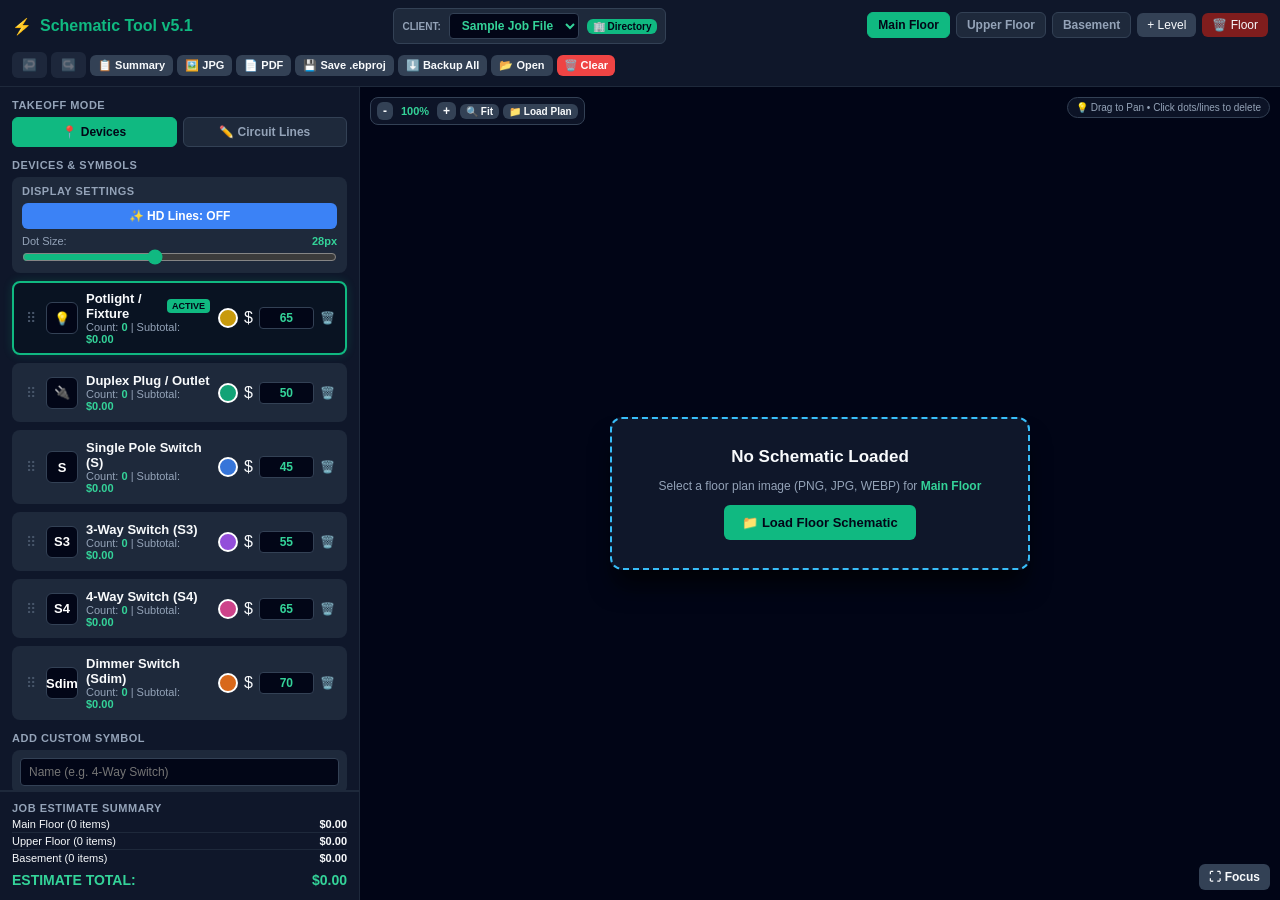
==== index.html @ 0b6bfefb "Add display settings for HD lines and dot size adjustment" ====
<!DOCTYPE html>
<html lang="en">
<head>
  <meta charset="UTF-8">
  <meta name="viewport" content="width=device-width, initial-scale=1.0, maximum-scale=1.0, user-scalable=no">
  <meta name="apple-mobile-web-app-capable" content="yes">
  <meta name="apple-mobile-web-app-status-bar-style" content="black-translucent">
  <meta name="apple-mobile-web-app-title" content="Schematic Tool v5.1">
  <meta name="theme-color" content="#020617">
  <link rel="apple-touch-icon" href="icon-180.png">
  <title>Schematic Tool v5.1 - Takeoff & Client Manager</title>
  <style>
    :root {
      --marker-size: 28px;
    }

    * { box-sizing: border-box; margin: 0; padding: 0; font-family: -apple-system, BlinkMacSystemFont, "Segoe UI", Roboto, Helvetica, Arial, sans-serif; }
    html, body { height: 100dvh; width: 100vw; overflow: hidden; background-color: #020617; color: #f8fafc; }
    
    body { display: flex; flex-direction: column; }
    
    header { background: #0f172a; border-bottom: 1px solid #1e293b; padding: 8px 12px; display: flex; justify-content: space-between; align-items: center; flex-wrap: wrap; gap: 8px; z-index: 500; flex-shrink: 0; }
    .brand { display: flex; align-items: center; gap: 8px; font-weight: bold; font-size: 16px; color: #10b981; }
    
    .client-bar { display: flex; align-items: center; gap: 8px; background: #1e293b; border: 1px solid #334155; padding: 4px 8px; border-radius: 6px; }
    .client-select { background: #020617; color: #34d399; border: 1px solid #334155; padding: 4px 8px; border-radius: 4px; font-weight: bold; font-size: 12px; outline: none; max-width: 140px; }

    .level-tabs { display: flex; gap: 6px; align-items: center; overflow-x: auto; max-width: 100%; padding-bottom: 2px; }
    .tab-btn { background: #1e293b; color: #94a3b8; border: 1px solid #334155; padding: 5px 10px; border-radius: 6px; cursor: pointer; font-size: 12px; font-weight: 600; white-space: nowrap; }
    .tab-btn.active { background: #10b981; color: #020617; border-color: #10b981; }
    .add-tab-btn { background: #334155; color: #f8fafc; border: none; padding: 5px 10px; border-radius: 6px; cursor: pointer; font-size: 12px; }
    
    /* Responsive Shell */
    .app-body { display: flex; flex: 1; overflow: hidden; height: calc(100dvh - 54px); }
    
    @media (max-width: 768px) {
      .app-body { flex-direction: column-reverse; }
      .sidebar { width: 100% !important; height: 45dvh !important; }
      .workspace { height: 55dvh !important; }
    }

    .sidebar { width: 360px; background: #0f172a; border-right: 1px solid #1e293b; display: flex; flex-direction: column; flex-shrink: 0; }
    .sidebar-content { padding: 12px; display: flex; flex-direction: column; gap: 12px; overflow-y: auto; flex: 1; }
    .section-title { font-size: 11px; font-weight: bold; text-transform: uppercase; color: #94a3b8; letter-spacing: 0.5px; margin-bottom: 6px; }
    
    /* Device Cards */
    .device-card { background: #1e293b; border: 2px solid transparent; border-radius: 8px; padding: 8px 10px; cursor: pointer; display: flex; flex-direction: column; gap: 6px; transition: all 0.15s ease; user-select: none; }
    .device-card:hover { border-color: #334155; }
    .device-card.selected { border-color: #10b981; background: #091322; box-shadow: 0 0 10px rgba(16, 185, 129, 0.2); }
    .device-card.drag-over { border-color: #34d399; box-shadow: 0 0 0 2px rgba(52, 211, 153, 0.4); }
    .device-card.dragging { opacity: 0.4; }
    .drag-handle { cursor: grab; color: #475569; font-size: 14px; padding: 0 2px; flex-shrink: 0; touch-action: none; }
    .drag-handle:active { cursor: grabbing; }
    
    .active-badge { display: none; background: #10b981; color: #020617; font-size: 9px; font-weight: 800; padding: 2px 5px; border-radius: 4px; text-transform: uppercase; }
    .device-card.selected .active-badge { display: inline-block; }

    .device-header { display: flex; align-items: center; justify-content: space-between; width: 100%; gap: 8px; }
    .device-info { display: flex; align-items: center; gap: 8px; flex: 1; }
    
    .symbol-badge { width: 32px; height: 32px; border-radius: 6px; background: #020617; border: 1px solid #334155; display: flex; align-items: center; justify-content: center; font-size: 13px; font-weight: bold; flex-shrink: 0; cursor: pointer; color: #ffffff; }
    .device-name { font-size: 13px; font-weight: 700; color: #f8fafc; }
    .price-input { width: 55px; background: #020617; border: 1px solid #334155; color: #34d399; font-weight: bold; border-radius: 4px; padding: 3px 5px; text-align: right; font-size: 12px; }

    .color-dot-btn { width: 20px; height: 20px; border-radius: 50%; border: 2px solid #ffffff; cursor: pointer; flex-shrink: 0; }

    .collapsible-box { background: #020617; padding: 8px; border-radius: 6px; border: 1px solid #334155; margin-top: 2px; display: flex; flex-direction: column; gap: 6px; }
    .radial-dial-row { display: flex; gap: 6px; flex-wrap: wrap; align-items: center; }
    .radial-dial { width: 20px; height: 20px; border-radius: 50%; border: 2px solid rgba(255, 255, 255, 0.2); cursor: pointer; position: relative; }
    .radial-dial.active { border-color: #ffffff; box-shadow: 0 0 0 2px #10b981; transform: scale(1.1); }

    .icon-picker-grid { display: grid; grid-template-columns: repeat(7, 1fr); gap: 4px; max-height: 120px; overflow-y: auto; padding: 2px; }
    .icon-option { background: #1e293b; border: 1px solid #334155; border-radius: 4px; padding: 4px 2px; font-size: 11px; font-weight: bold; text-align: center; cursor: pointer; }
    .icon-option:hover, .icon-option.active { border-color: #10b981; background: #10b981; color: #000; }

    .mode-switch-grid { display: grid; grid-template-columns: 1fr 1fr; gap: 6px; }
    .mode-btn { background: #1e293b; color: #94a3b8; border: 1px solid #334155; padding: 7px; border-radius: 6px; font-weight: bold; font-size: 12px; cursor: pointer; display: flex; align-items: center; justify-content: center; gap: 6px; }
    .mode-btn.active { background: #10b981; color: #020617; border-color: #10b981; }

    .btn { background: #10b981; color: #020617; font-weight: bold; border: none; padding: 6px 10px; border-radius: 6px; cursor: pointer; font-size: 12px; display: inline-flex; align-items: center; justify-content: center; gap: 6px; }
    .btn:disabled { opacity: 0.4; cursor: not-allowed; }
    .btn-hd { background: #3b82f6; color: #ffffff; }
    .btn-hd.active { background: #10b981; color: #020617; }
    .btn-secondary { background: #334155; color: #f8fafc; }
    .btn-danger { background: #ef4444; color: #ffffff; }

    /* Workspace & Canvas */
    .workspace { flex: 1; background: #020617; position: relative; overflow: hidden; user-select: none; touch-action: none; }
    .plan-container { position: absolute; top: 0; left: 0; transform-origin: 0 0; border: 1px dashed #334155; border-radius: 8px; background: #090d16; user-select: none; }
    .plan-image { display: block; height: auto; user-select: none; border-radius: 8px; pointer-events: none; }
    
    .plan-image.hd-enhance {
      image-rendering: auto;
      filter: contrast(160%) brightness(110%) saturate(130%) grayscale(12%);
      transform: scale(1.02);
      transform-origin: center center;
    }

    /* Markers */
    .marker { position: absolute; width: var(--marker-size, 28px); height: var(--marker-size, 28px); border-radius: 50%; transform: translate(-50%, -50%); cursor: pointer; display: flex; align-items: center; justify-content: center; box-shadow: 0 0 6px rgba(0,0,0,0.6); border: none; pointer-events: auto; z-index: 50; transition: transform 0.1s ease; }
    .marker:hover { transform: translate(-50%, -50%) scale(1.3); z-index: 100; }

    /* Non-Zoomable Center Upload Box */
    .upload-overlay-fixed { position: absolute; inset: 0; display: flex; align-items: center; justify-content: center; z-index: 250; pointer-events: auto; background: rgba(2, 6, 23, 0.85); backdrop-filter: blur(4px); padding: 16px; }
    .upload-box-card { background: #0f172a; border: 2px dashed #38bdf8; border-radius: 12px; padding: 28px 20px; display: flex; flex-direction: column; align-items: center; justify-content: center; gap: 12px; text-align: center; max-width: 420px; width: 100%; box-shadow: 0 20px 25px -5px rgba(0, 0, 0, 0.7); }

    /* Sticky Footer Totals Card */
    .summary-card { background: #0f172a; border-top: 2px solid #1e293b; padding: 10px 12px; flex-shrink: 0; }
    .summary-row { display: flex; justify-content: space-between; font-size: 11px; padding: 2px 0; border-bottom: 1px solid #1e293b; }
    .summary-row:last-child { border-bottom: none; }
    .total-price { color: #34d399; font-weight: bold; font-size: 14px; margin-top: 4px; }

    .new-dev-form { display: flex; flex-direction: column; gap: 6px; background: #1e293b; padding: 8px; border-radius: 8px; }
    .new-dev-form.collapsed .advanced-device-tools { display: none; }
    .advanced-device-tools { display: block; }
    .input-text { background: #020617; border: 1px solid #334155; color: #fff; padding: 6px 8px; border-radius: 4px; font-size: 12px; width: 100%; }

    .scan-settings { background: #1e293b; padding: 8px 10px; border-radius: 8px; display: flex; flex-direction: column; gap: 6px; }
    .slider-container { display: flex; flex-direction: column; gap: 2px; font-size: 11px; color: #94a3b8; }
    .slider { width: 100%; accent-color: #10b981; }

    /* Zoom Menu */
    .zoom-controls { position: absolute; top: 10px; left: 10px; background: rgba(15, 23, 42, 0.90); backdrop-filter: blur(8px); border: 1px solid #334155; padding: 4px 6px; border-radius: 8px; display: flex; align-items: center; gap: 4px; z-index: 300; }
    .pan-hint { position: absolute; top: 10px; right: 10px; background: rgba(15, 23, 42, 0.85); backdrop-filter: blur(8px); border: 1px solid #334155; padding: 4px 8px; border-radius: 20px; font-size: 10px; color: #94a3b8; pointer-events: none; z-index: 300; }
    .focus-toggle { position: absolute; right: 10px; bottom: 10px; z-index: 400; }
    body.focus-mode header { display: none; }
    body.focus-mode .app-body { height: 100dvh; }
    body.focus-mode .sidebar { display: none; }
    body.focus-mode .focus-toggle { background: #10b981; color: #020617; }

    @media (max-width: 768px) {
      body.focus-mode .workspace { height: 100dvh !important; }
    }

    /* Notifications & Modals */
    .toast-container { position: fixed; top: 16px; right: 16px; z-index: 9999; display: flex; flex-direction: column; gap: 8px; pointer-events: none; }
    .toast { pointer-events: auto; background: #0f172a; border: 1px solid #334155; color: #f8fafc; padding: 8px 14px; border-radius: 8px; font-size: 12px; font-weight: 500; box-shadow: 0 10px 25px -5px rgba(0, 0, 0, 0.6); display: flex; align-items: center; gap: 8px; border-left: 4px solid #10b981; max-width: 300px; }
    .toast.toast-warning { border-left-color: #f59e0b; }
    .toast.toast-danger { border-left-color: #ef4444; }
    .toast.toast-info { border-left-color: #0284c7; }

    .modal-overlay { position: fixed; inset: 0; background: rgba(2, 6, 23, 0.8); backdrop-filter: blur(4px); z-index: 9000; display: flex; align-items: center; justify-content: center; padding: 16px; }
    .modal-card { background: #0f172a; border: 1px solid #334155; border-radius: 12px; padding: 16px; width: 100%; max-width: 420px; box-shadow: 0 20px 25px -5px rgba(0, 0, 0, 0.8); display: flex; flex-direction: column; gap: 12px; }
    .modal-title { font-size: 15px; font-weight: bold; color: #f8fafc; }
    .modal-actions { display: flex; justify-content: flex-end; gap: 8px; margin-top: 4px; }

    .client-list { display: flex; flex-direction: column; gap: 6px; max-height: 200px; overflow-y: auto; }
    .client-item { background: #1e293b; border: 1px solid #334155; padding: 8px 10px; border-radius: 6px; display: flex; justify-content: space-between; align-items: center; cursor: pointer; }
    .client-item.active { border-color: #10b981; background: #091322; }
  </style>
</head>
<body>

  <header>
    <div class="brand">
      <span>⚡</span> Schematic Tool v5.1
    </div>

    <div class="client-bar">
      <span style="font-size: 10px; color: #94a3b8; font-weight: bold;">CLIENT:</span>
      <select id="clientSelect" class="client-select" onchange="switchClient(this.value)"></select>
      <button class="btn" style="padding: 2px 6px; font-size: 10px;" onclick="openClientManager()">🏢 Directory</button>
    </div>
    
    <div class="level-tabs" id="levelTabs"></div>
    
    <div style="display: flex; gap: 4px; align-items: center; flex-wrap: wrap;">
      <button class="btn btn-secondary" id="undoBtn" onclick="undo()" disabled title="Undo">↩️</button>
      <button class="btn btn-secondary" id="redoBtn" onclick="redo()" disabled title="Redo">↪️</button>
      
      <button class="btn btn-secondary" style="padding: 4px 8px; font-size: 11px;" onclick="exportSummary()">📋 Summary</button>
      <button class="btn btn-secondary" style="padding: 4px 8px; font-size: 11px;" onclick="exportJPG()">🖼️ JPG</button>
      <button class="btn btn-secondary" style="padding: 4px 8px; font-size: 11px;" onclick="exportPDF()">📄 PDF</button>
      <button class="btn btn-secondary" style="padding: 4px 8px; font-size: 11px;" onclick="exportProjectJSON()">💾 Save .ebproj</button>
      <button class="btn btn-secondary" style="padding: 4px 8px; font-size: 11px;" onclick="exportAllClients()">⬇️ Backup All</button>
      <button class="btn btn-secondary" style="padding: 4px 8px; font-size: 11px;" onclick="document.getElementById('importFile').click()">📂 Open</button>
      <input type="file" id="importFile" accept=".json,.ebproj,.ebbackup" style="display:none;" onchange="importProjectJSON(event)">

      <button class="btn btn-danger" style="padding: 4px 7px; font-size: 11px;" onclick="confirmClearActiveLevel()" title="Clear Level Content">🗑️ Clear</button>
    </div>
  </header>

  <div class="app-body">
    <aside class="sidebar">
      <div class="sidebar-content">
        <div>
          <div class="section-title">Takeoff Mode</div>
          <div class="mode-switch-grid">
            <button class="mode-btn active" id="modeMarkerBtn" onclick="setToolMode('marker')">📍 Devices</button>
            <button class="mode-btn" id="modeLineBtn" onclick="setToolMode('line')">✏️ Circuit Lines</button>
          </div>
        </div>

        <!-- Circuit Wiring & Arc Controls -->
        <div id="lineColorSection" class="scan-settings" style="display: none;">
          <div class="section-title" style="margin-bottom: 0;">Circuit Line Settings</div>
          <div style="font-size: 10px; color: #94a3b8;">Wire Color:</div>
          <div class="radial-dial-row" id="lineColorGrid"></div>

          <div class="slider-container">
            <div style="display: flex; justify-content: space-between;">
              <span>Thickness:</span>
              <b id="lineThicknessVal" style="color: #34d399;">4px</b>
            </div>
            <input type="range" id="lineThicknessSlider" class="slider" min="1" max="16" value="4" oninput="updateLineThickness(this.value)">
          </div>

          <div>
            <div style="font-size: 10px; color: #94a3b8; font-weight: 600; margin-bottom: 4px;">Pattern:</div>
            <div class="mode-switch-grid" style="grid-template-columns: 1fr 1fr 1fr;">
              <button class="mode-btn active" id="styleDottedBtn" onclick="setLineStyle('dotted')">••• Dotted</button>
              <button class="mode-btn" id="styleDashedBtn" onclick="setLineStyle('dashed')">--- Dashed</button>
              <button class="mode-btn" id="styleSolidBtn" onclick="setLineStyle('solid')">—— Solid</button>
            </div>
          </div>

          <div style="border-top: 1px dashed #334155; padding-top: 6px;">
            <div class="slider-container">
              <div style="display: flex; justify-content: space-between; align-items: center;">
                <span>Arc Curvature:</span>
                <b id="lineArcVal" style="color: #34d399;">0 (Straight)</b>
              </div>
              <input type="range" id="lineArcSlider" class="slider" min="-80" max="80" value="0" oninput="updateLineArc(this.value, true)">
            </div>

            <div class="mode-switch-grid" style="grid-template-columns: 1fr 1fr; margin-top: 6px;">
              <button class="mode-btn" onclick="flipArcDirection()">🔄 Flip Arc</button>
              <button class="mode-btn" onclick="resetArcStraight()">📏 Straight</button>
            </div>
          </div>
        </div>

        <div>
          <div class="section-title">Devices & Symbols</div>
          <div class="scan-settings" style="margin-bottom: 8px;">
            <div class="section-title" style="margin-bottom: 0;">Display Settings</div>
            <button class="btn btn-hd" id="hdBtn" onclick="toggleHDEnhance()">✨ HD Lines: OFF</button>

            <div class="slider-container">
              <div style="display: flex; justify-content: space-between;">
                <span>Dot Size:</span>
                <b id="markerSizeVal" style="color: #34d399;">28px</b>
              </div>
              <input type="range" id="markerSizeSlider" class="slider" min="5" max="60" value="28" oninput="updateMarkerSize(this.value)">
            </div>
          </div>
          <div id="devicePalette" style="display: flex; flex-direction: column; gap: 8px;"></div>
        </div>

        <div>
          <div class="section-title">Add Custom Symbol</div>
          <div class="new-dev-form collapsed" id="customDeviceForm">
            <input type="text" id="newDevName" placeholder="Name (e.g. 4-Way Switch)" class="input-text" oninput="toggleCustomDeviceForm(this.value)">
            
            <div class="advanced-device-tools">
              <div style="font-size: 10px; color: #94a3b8; font-weight: 600;">Symbol Icon:</div>
              <div class="icon-picker-grid" id="newDevIconGrid"></div>

              <div style="font-size: 10px; color: #94a3b8; font-weight: 600; margin-top: 2px;">Dot Color:</div>
              <div class="radial-dial-row" id="newDevRadialGrid"></div>

              <input type="number" id="newDevPrice" placeholder="Unit Price ($)" value="50" class="input-text" style="margin-top: 2px;">
              <button class="btn" onclick="addCustomDevice()">+ Add Device Type</button>
            </div>
          </div>
        </div>

      </div>

      <!-- Always Visible Footer Summary -->
      <div class="summary-card">
        <div class="section-title" style="margin-bottom: 2px;">Job Estimate Summary</div>
        <div id="summaryRows"></div>
        <div class="summary-row total-price">
          <span>ESTIMATE TOTAL:</span>
          <span id="grandTotal">$0.00</span>
        </div>
      </div>
    </aside>

    <main class="workspace" id="workspace">
      <!-- Fixed, Centered Non-Zoomable Upload Overlay -->
      <div id="uploadOverlay" class="upload-overlay-fixed" style="display: none;">
        <div class="upload-box-card">
          <p style="font-size: 17px; font-weight: bold; color: #f8fafc;">No Schematic Loaded</p>
          <p style="font-size: 12px; color: #94a3b8;">Select a floor plan image (PNG, JPG, WEBP) for <b id="targetLevelNameText" style="color:#34d399;">Active Floor</b></p>
          <input type="file" id="fileInput" accept="image/*" style="display:none;" onchange="handleImageUpload(event)">
          <button class="btn" style="padding: 10px 18px; font-size: 13px;" onclick="document.getElementById('fileInput').click()">📁 Load Floor Schematic</button>
        </div>
      </div>

      <div class="zoom-controls">
        <button class="btn btn-secondary" style="padding: 2px 6px;" onclick="zoomOut()">-</button>
        <span id="zoomVal" style="font-size: 11px; font-weight: bold; color: #34d399; min-width: 36px; text-align: center;">100%</span>
        <button class="btn btn-secondary" style="padding: 2px 6px;" onclick="zoomIn()">+</button>
        <button class="btn btn-secondary" style="padding: 2px 6px; font-size: 10px;" onclick="fitSchematicFullSize()">🔍 Fit</button>
        <button class="btn btn-secondary" style="padding: 2px 6px; font-size: 10px;" onclick="document.getElementById('fileInput').click()">📁 Load Plan</button>
      </div>

      <div class="pan-hint">💡 Drag to Pan • Click dots/lines to delete</div>
      <button class="btn btn-secondary focus-toggle" id="focusToggle" onclick="toggleFocusMode()" title="Hide menus and show the full schematic">⛶ Focus</button>

      <div class="plan-container" id="planContainer">
        <img id="planImage" class="plan-image" style="display:none;" />
        <svg id="svgOverlay" viewBox="0 0 100 100" preserveAspectRatio="none" style="position: absolute; inset: 0; width: 100%; height: 100%; pointer-events: none; z-index: 40;"></svg>
        <div id="markerOverlay"></div>
      </div>
    </main>
  </div>

  <div id="toastContainer" class="toast-container"></div>

  <!-- Client Directory Modal -->
  <div id="clientModal" class="modal-overlay" style="display: none;">
    <div class="modal-card">
      <div class="modal-title">Client Directory</div>
      <div class="client-list" id="clientListContainer"></div>
      
      <div style="border-top: 1px solid #334155; padding-top: 10px; display: flex; flex-direction: column; gap: 6px;">
        <div style="font-size: 11px; font-weight: bold; color: #94a3b8;">+ Add New Client Job File</div>
        <input type="text" id="newClientName" placeholder="Client Name (e.g. Miller Residence)" class="input-text">
        <input type="text" id="newClientAddress" placeholder="Site Address / Job Notes" class="input-text">
        <button class="btn" onclick="addNewClient()">Create Client File</button>
      </div>

      <div class="modal-actions">
        <button class="btn btn-secondary" onclick="closeClientManager()">Close</button>
      </div>
    </div>
  </div>

  <!-- Confirmation Modal -->
  <div id="confirmModal" class="modal-overlay" style="display: none;">
    <div class="modal-card">
      <div class="modal-title" id="confirmTitle">Confirm Action</div>
      <div style="font-size: 13px; color: #94a3b8;" id="confirmText">Are you sure?</div>
      <div class="modal-actions">
        <button class="btn btn-secondary" id="confirmCancelBtn">Cancel</button>
        <button class="btn btn-danger" id="confirmOkBtn">Confirm</button>
      </div>
    </div>
  </div>

  <script>
    var PRESET_COLORS = [
      { id: 'yellow',  rgba: 'rgba(234, 179, 8, 0.85)', solid: '#eab308' },
      { id: 'emerald', rgba: 'rgba(16, 185, 129, 0.85)', solid: '#10b981' },
      { id: 'blue',    rgba: 'rgba(59, 130, 246, 0.85)', solid: '#3b82f6' },
      { id: 'purple',  rgba: 'rgba(168, 85, 247, 0.85)', solid: '#a855f7' },
      { id: 'pink',    rgba: 'rgba(236, 72, 153, 0.85)', solid: '#ec4899' },
      { id: 'orange',  rgba: 'rgba(249, 115, 22, 0.85)', solid: '#f97316' },
      { id: 'cyan',    rgba: 'rgba(6, 182, 212, 0.85)',  solid: '#06b6d4' },
      { id: 'lime',    rgba: 'rgba(132, 204, 22, 0.85)', solid: '#84cc16' },
      { id: 'crimson', rgba: 'rgba(239, 68, 68, 0.85)',  solid: '#ef4444' },
      { id: 'indigo',  rgba: 'rgba(99, 102, 241, 0.85)', solid: '#6366f1' }
    ];

    var PRESET_ICONS = [
      '💡', '🔌', '🔀', '⚡', '🚨', '🌀', '🛜', '🔔', '☀️', '🔋', '📍', '🚪',
      '🎛️', '🔘', '🛋️', '⚙️', '🪟', '♨️', '📻', '📺', '🪛', '📶', '🎚️', '🔆',
      'R', 'S', 'S3', 'S4', 'Sdim', 'K', 'T', 'GFI', 'WP'
    ];

    var DEFAULT_DEVICES = [
      { id: 'dev_potlight', name: 'Potlight / Fixture', price: 65.00, color: PRESET_COLORS[0].rgba, icon: '💡' },
      { id: 'dev_plug', name: 'Duplex Plug / Outlet', price: 50.00, color: PRESET_COLORS[1].rgba, icon: '🔌' },
      { id: 'dev_switch', name: 'Single Pole Switch (S)', price: 45.00, color: PRESET_COLORS[2].rgba, icon: 'S' },
      { id: 'dev_3way', name: '3-Way Switch (S3)', price: 55.00, color: PRESET_COLORS[3].rgba, icon: 'S3' },
      { id: 'dev_4way', name: '4-Way Switch (S4)', price: 65.00, color: PRESET_COLORS[4].rgba, icon: 'S4' },
      { id: 'dev_dimmer', name: 'Dimmer Switch (Sdim)', price: 70.00, color: PRESET_COLORS[5].rgba, icon: 'Sdim' }
    ];

    function loadData(key, fallback) {
      try {
        var d = localStorage.getItem(key);
        return d ? JSON.parse(d) : fallback;
      } catch(e) { return fallback; }
    }

    function escapeHtml(str) {
      return String(str == null ? '' : str).replace(/[&<>"']/g, function(ch) {
        return { '&': '&amp;', '<': '&lt;', '>': '&gt;', '"': '&quot;', "'": '&#39;' }[ch];
      });
    }

    var selectedNewDevColor = PRESET_COLORS[0].rgba;
    var selectedNewDevIcon = PRESET_ICONS[0];
    var activeLineColor = PRESET_COLORS[0].solid;

    var state = {
      activeClientId: null,
      clients: loadData('eb_clients_v51', []),
      toolMode: 'marker',
      activeLevelId: 'lvl_main',
      activeDeviceId: 'dev_potlight',
      selectedLineId: null,
      openColorPickerDevId: null,
      openIconPickerDevId: null,
      markerSize: loadData('eb_markersize_v51', 28),
      lineThickness: loadData('eb_linethickness_v51', 4),
      lineStyle: loadData('eb_linestyle_v51', 'dotted'),
      lineArc: loadData('eb_linearc_v51', 0),
      isHDEnhance: false,
      focusMode: false,
      isDrawingLine: false,
      lineStart: { xPct: 0, yPct: 0 },
      devices: DEFAULT_DEVICES,
      levels: [
        { id: 'lvl_main', name: 'Main Floor', imageData: null, markers: [], lines: [] },
        { id: 'lvl_upper', name: 'Upper Floor', imageData: null, markers: [], lines: [] },
        { id: 'lvl_basement', name: 'Basement', imageData: null, markers: [], lines: [] }
      ]
    };

    if (!state.clients || state.clients.length === 0) {
      state.clients = [{
        id: 'client_default',
        name: 'Sample Job File',
        address: '123 Site St',
        devices: JSON.parse(JSON.stringify(DEFAULT_DEVICES)),
        levels: JSON.parse(JSON.stringify(state.levels))
      }];
      state.activeClientId = 'client_default';
    } else {
      state.activeClientId = state.clients[0].id;
    }

    function syncActiveClientFromState() {
      var client = state.clients.find(function(c) { return c.id === state.activeClientId; });
      if (client) {
        state.devices = client.devices || DEFAULT_DEVICES;
        state.levels = client.levels || [];
      }
    }

    function syncActiveClientToState() {
      var client = state.clients.find(function(c) { return c.id === state.activeClientId; });
      if (client) {
        client.devices = state.devices;
        client.levels = state.levels;
      }
    }

    syncActiveClientFromState();

    var floorHistory = {};

    function getFloorHistory(levelId) {
      if (!levelId) levelId = state.activeLevelId;
      var key = state.activeClientId + '::' + levelId;
      if (!floorHistory[key]) floorHistory[key] = { undo: [], redo: [] };
      return floorHistory[key];
    }

    function cloneLevel(level) {
      return JSON.parse(JSON.stringify(level || { id: state.activeLevelId, name: '', imageData: null, markers: [], lines: [] }));
    }

    function pushUndo() {
      syncActiveClientToState();
      var lvl = getActiveLevel();
      if (!lvl) return;

      var hist = getFloorHistory(lvl.id);
      var snapshot = getCurrentLevelSnapshot(lvl.id);
      if (!snapshot) return;
      hist.undo.push(JSON.stringify(snapshot));
      if (hist.undo.length > 18) hist.undo.shift();
      hist.redo = [];
      updateUndoRedoButtons();
    }

    function undo() {
      var lvl = getActiveLevel();
      if (!lvl) return;

      var hist = getFloorHistory(lvl.id);
      if (hist.undo.length === 0) return;

      var currentSnapshot = getCurrentLevelSnapshot(lvl.id);
      hist.redo.push(JSON.stringify(currentSnapshot));
      var prevLevel = JSON.parse(hist.undo.pop());
      restoreLevelSnapshot(lvl.id, prevLevel);

      saveData();
      renderAll();
      showToast('Undo performed on ' + lvl.name, 'info');
    }

    function redo() {
      var lvl = getActiveLevel();
      if (!lvl) return;

      var hist = getFloorHistory(lvl.id);
      if (hist.redo.length === 0) return;

      var currentSnapshot = getCurrentLevelSnapshot(lvl.id);
      hist.undo.push(JSON.stringify(currentSnapshot));
      var nextLevel = JSON.parse(hist.redo.pop());
      restoreLevelSnapshot(lvl.id, nextLevel);

      saveData();
      renderAll();
      showToast('Redo performed on ' + lvl.name, 'info');
    }

    function updateUndoRedoButtons() {
      var lvl = getActiveLevel();
      var hist = getFloorHistory(lvl ? lvl.id : state.activeLevelId);
      document.getElementById('undoBtn').disabled = (hist.undo.length === 0);
      document.getElementById('redoBtn').disabled = (hist.redo.length === 0);
    }

    function getCurrentLevelSnapshot(levelId) {
      var found = state.levels.find(function(level) { return level.id === levelId; });
      if (!found) return null;
      return JSON.parse(JSON.stringify({
        id: found.id,
        name: found.name,
        imageData: found.imageData,
        markers: found.markers || [],
        lines: found.lines || []
      }));
    }

    function restoreLevelSnapshot(levelId, snapshot) {
      if (!snapshot) return;
      var idx = state.levels.findIndex(function(level) { return level.id === levelId; });
      if (idx < 0) return;
      state.levels[idx] = Object.assign({}, snapshot, {
        id: levelId,
        markers: snapshot.markers || [],
        lines: snapshot.lines || [],
        imageData: snapshot.imageData || null
      });
    }

    var zoomScale = 1;
    var panX = 20;
    var panY = 20;
    var isPanning = false;

    function showToast(message, type) {
      type = type || 'success';
      var container = document.getElementById('toastContainer');
      var toast = document.createElement('div');
      toast.className = 'toast toast-' + type;
      var icon = type === 'success' ? '✅' : type === 'warning' ? '⚠️' : type === 'danger' ? '🚨' : 'ℹ️';
      toast.innerHTML = '<span>' + icon + '</span><span>' + escapeHtml(message) + '</span>';
      container.appendChild(toast);

      setTimeout(function() {
        if (toast.parentNode) toast.parentNode.removeChild(toast);
      }, 3000);
    }

    function showConfirm(title, message, onConfirm) {
      var modal = document.getElementById('confirmModal');
      document.getElementById('confirmTitle').innerText = title;
      document.getElementById('confirmText').innerText = message;
      modal.style.display = 'flex';

      var okBtn = document.getElementById('confirmOkBtn');
      var cancelBtn = document.getElementById('confirmCancelBtn');

      var cleanup = function() {
        modal.style.display = 'none';
        okBtn.onclick = null;
        cancelBtn.onclick = null;
      };

      okBtn.onclick = function() { cleanup(); onConfirm(); };
      cancelBtn.onclick = function() { cleanup(); };
    }

    function saveData() {
      try {
        syncActiveClientToState();
        localStorage.setItem('eb_clients_v51', JSON.stringify(state.clients));
        localStorage.setItem('eb_markersize_v51', JSON.stringify(state.markerSize));
        localStorage.setItem('eb_linethickness_v51', JSON.stringify(state.lineThickness));
        localStorage.setItem('eb_linestyle_v51', JSON.stringify(state.lineStyle));
        localStorage.setItem('eb_linearc_v51', JSON.stringify(state.lineArc));
      } catch(e) {
        console.error('saveData failed', e);
        showToast('Auto-save failed (storage full?). Export a backup now!', 'danger');
      }
    }

    /* Client Directory */
    function renderClientSelect() {
      var sel = document.getElementById('clientSelect');
      var html = '';
      state.clients.forEach(function(c) {
        var selAttr = c.id === state.activeClientId ? 'selected' : '';
        html += '<option value="' + c.id + '" ' + selAttr + '>' + escapeHtml(c.name) + '</option>';
      });
      sel.innerHTML = html;
    }

    function switchClient(clientId) {
      pushUndo();
      syncActiveClientToState();
      state.activeClientId = clientId;
      syncActiveClientFromState();

      if (state.levels.length > 0) {
        state.activeLevelId = state.levels[0].id;
      }
      saveData();
      renderAll();
      showToast('Switched client job file', 'info');
    }

    function openClientManager() {
      renderClientList();
      document.getElementById('clientModal').style.display = 'flex';
    }

    function closeClientManager() {
      document.getElementById('clientModal').style.display = 'none';
    }

    function renderClientList() {
      var container = document.getElementById('clientListContainer');
      var html = '';
      state.clients.forEach(function(c) {
        var isActive = c.id === state.activeClientId;
        html += '<div class="client-item ' + (isActive ? 'active' : '') + '">';
        html += '  <div style="flex:1;" onclick="switchClient(\'' + c.id + '\'); closeClientManager();">';
        html += '    <div style="font-weight:bold; font-size:13px; color:#f8fafc;">' + escapeHtml(c.name) + '</div>';
        html += '    <div style="font-size:11px; color:#94a3b8;">' + escapeHtml(c.address || 'No address set') + '</div>';
        html += '  </div>';
        if (state.clients.length > 1) {
          html += '  <button class="btn btn-danger" style="padding:2px 6px; font-size:10px;" onclick="deleteClient(\'' + c.id + '\')">Delete</button>';
        }
        html += '</div>';
      });
      container.innerHTML = html;
    }

    function addNewClient() {
      var name = document.getElementById('newClientName').value.trim();
      var address = document.getElementById('newClientAddress').value.trim();

      if (!name) {
        showToast('Enter client name', 'warning');
        return;
      }

      pushUndo();
      var newC = {
        id: 'client_' + Date.now(),
        name: name,
        address: address,
        devices: JSON.parse(JSON.stringify(DEFAULT_DEVICES)),
        levels: [
          { id: 'lvl_main', name: 'Main Floor', imageData: null, markers: [], lines: [] },
          { id: 'lvl_upper', name: 'Upper Floor', imageData: null, markers: [], lines: [] },
          { id: 'lvl_basement', name: 'Basement', imageData: null, markers: [], lines: [] }
        ]
      };

      state.clients.push(newC);
      state.activeClientId = newC.id;
      syncActiveClientFromState();

      document.getElementById('newClientName').value = '';
      document.getElementById('newClientAddress').value = '';
      closeClientManager();
      saveData();
      renderAll();
      showToast('Created client file', 'success');
    }

    function deleteClient(clientId) {
      showConfirm('Delete Client', 'Are you sure you want to delete this entire client file?', function() {
        pushUndo();
        state.clients = state.clients.filter(function(c) { return c.id !== clientId; });
        if (state.activeClientId === clientId) {
          state.activeClientId = state.clients[0].id;
          syncActiveClientFromState();
        }
        saveData();
        renderAll();
        renderClientList();
        showToast('Client file deleted', 'danger');
      });
    }

    /* Import & Export Tools */
    function exportProjectJSON() {
      syncActiveClientToState();
      var client = state.clients.find(function(c) { return c.id === state.activeClientId; });
      var dataStr = "data:text/json;charset=utf-8," + encodeURIComponent(JSON.stringify(client, null, 2));
      var downloadAnchor = document.createElement('a');
      var filename = (client.name || 'takeoff_project').replace(/[^a-z0-9]/gi, '_').toLowerCase() + '.ebproj';
      downloadAnchor.setAttribute("href", dataStr);
      downloadAnchor.setAttribute("download", filename);
      document.body.appendChild(downloadAnchor);
      downloadAnchor.click();
      downloadAnchor.remove();
      showToast('Project saved as ' + filename, 'success');
    }

    function importProjectJSON(event) {
      var file = event.target.files[0];
      if (!file) return;

      var reader = new FileReader();
      reader.onload = function(e) {
        try {
          var parsed = JSON.parse(e.target.result);

          if (Array.isArray(parsed)) {
            importAllClients(parsed);
            return;
          }

          if (!parsed || !parsed.id || !Array.isArray(parsed.levels)) {
            showToast('Invalid project file format', 'danger');
            return;
          }

          pushUndo();
          parsed.id = 'client_' + Date.now();
          parsed.devices = Array.isArray(parsed.devices) ? parsed.devices : JSON.parse(JSON.stringify(DEFAULT_DEVICES));
          parsed.levels.forEach(function(lvl) {
            lvl.markers = Array.isArray(lvl.markers) ? lvl.markers : [];
            lvl.lines = Array.isArray(lvl.lines) ? lvl.lines : [];
          });
          state.clients.push(parsed);
          state.activeClientId = parsed.id;
          syncActiveClientFromState();

          saveData();
          renderAll();
          showToast('Imported project file', 'success');
        } catch(err) {
          showToast('Failed to parse project file', 'danger');
        }
      };
      reader.readAsText(file);
      event.target.value = '';
    }

    function exportAllClients() {
      syncActiveClientToState();
      var dataStr = "data:text/json;charset=utf-8," + encodeURIComponent(JSON.stringify(state.clients, null, 2));
      var downloadAnchor = document.createElement('a');
      var filename = 'schematic_tool_v5_1_full_backup_' + new Date().toISOString().slice(0, 10) + '.ebbackup';
      downloadAnchor.setAttribute("href", dataStr);
      downloadAnchor.setAttribute("download", filename);
      document.body.appendChild(downloadAnchor);
      downloadAnchor.click();
      downloadAnchor.remove();
      showToast('Full backup saved as ' + filename, 'success');
    }

    function importAllClients(clientsArray) {
      if (!clientsArray.length) {
        showToast('Backup file has no client data', 'danger');
        return;
      }
      showConfirm('Restore Full Backup', 'This replaces ALL current clients (' + state.clients.length + ') with ' + clientsArray.length + ' from the backup file. Continue?', function() {
        state.clients = clientsArray;
        state.activeClientId = clientsArray[0].id;
        syncActiveClientFromState();
        saveData();
        renderAll();
        showToast('Full backup restored', 'success');
      });
    }

    function exportJPG() {
      renderCompositeCanvas(function(canvas) {
        var link = document.createElement('a');
        link.download = (getActiveLevel().name || 'schematic') + '_takeoff.jpg';
        link.href = canvas.toDataURL('image/jpeg', 0.92);
        link.click();
        showToast('Exported JPG image', 'success');
      });
    }

    function exportPDF() {
      renderCompositeCanvas(function(canvas) {
        var imgData = canvas.toDataURL('image/jpeg', 0.9);
        var win = window.open('', '_blank');
        win.document.write('<html><head><title>Print Takeoff PDF</title>');
        win.document.write('<style>body{margin:0; padding:20px; text-align:center; background:#fff; font-family:sans-serif;} img{max-width:100%; height:auto; border:1px solid #ccc;}</style>');
        win.document.write('</head><body>');
        win.document.write('<h2>Schematic Tool v5.1 Takeoff: ' + getActiveLevel().name + '</h2>');
        win.document.write('<img src="' + imgData + '"/>');
        win.document.write('<script>setTimeout(function(){ window.print(); }, 500);<\/script>');
        win.document.write('</body></html>');
        win.document.close();
        showToast('Opened printable PDF window', 'info');
      });
    }

    function renderCompositeCanvas(callback) {
      var lvl = getActiveLevel();
      var imgEl = document.getElementById('planImage');
      if (!lvl || !lvl.imageData || !imgEl.naturalWidth) {
        showToast('No schematic loaded for this floor', 'warning');
        return;
      }

      var canvas = document.createElement('canvas');
      var w = imgEl.naturalWidth;
      var h = imgEl.naturalHeight;
      canvas.width = w;
      canvas.height = h;
      var ctx = canvas.getContext('2d');

      ctx.drawImage(imgEl, 0, 0, w, h);

      if (lvl.lines) {
        lvl.lines.forEach(function(l) {
          var x1 = (l.x1Pct / 100) * w;
          var y1 = (l.y1Pct / 100) * h;
          var x2 = (l.x2Pct / 100) * w;
          var y2 = (l.y2Pct / 100) * h;

          ctx.beginPath();
          ctx.strokeStyle = l.color;
          ctx.lineWidth = l.thickness * (w / 1000);
          ctx.lineCap = 'round';

          if (l.style === 'dotted') ctx.setLineDash([2, 8]);
          else if (l.style === 'dashed') ctx.setLineDash([12, 8]);
          else ctx.setLineDash([]);

          var a = l.arc || 0;
          if (Math.abs(a) > 0.1) {
            var mx = (x1 + x2) / 2;
            var my = (y1 + y2) / 2;
            var dx = x2 - x1;
            var dy = y2 - y1;
            var dist = Math.hypot(dx, dy);
            var nx = -dy / dist;
            var ny = dx / dist;
            var curveScale = Math.min(1, dist / 35);
            var cx = mx + nx * (a * curveScale);
            var cy = my + ny * (a * curveScale);
            ctx.moveTo(x1, y1);
            ctx.quadraticCurveTo(cx, cy, x2, y2);
          } else {
            ctx.moveTo(x1, y1);
            ctx.lineTo(x2, y2);
          }
          ctx.stroke();
          ctx.setLineDash([]);
        });
      }

      if (lvl.markers) {
        lvl.markers.forEach(function(m) {
          var dev = state.devices.find(function(d) { return d.id === m.deviceId; });
          if (!dev) return;

          var cx = (m.xPct / 100) * w;
          var cy = (m.yPct / 100) * h;
          var radius = (state.markerSize / 2) * (w / 1000);

          ctx.beginPath();
          ctx.arc(cx, cy, radius, 0, 2 * Math.PI, false);
          ctx.fillStyle = dev.color;
          ctx.fill();
        });
      }

      callback(canvas);
    }

    /* Floor Plan & Level Management */
    function getActiveLevel() {
      var lvl = state.levels.find(function(l) { return l.id === state.activeLevelId; });
      if (!lvl && state.levels.length > 0) {
        state.activeLevelId = state.levels[0].id;
        lvl = state.levels[0];
      }
      if (lvl && !lvl.lines) lvl.lines = [];
      if (lvl && !lvl.markers) lvl.markers = [];
      return lvl;
    }

    function handleImageUpload(e, levelId) {
      var file = e.target.files[0];
      if (!file) return;

      var targetLevel = levelId ? state.levels.find(function(lvl) { return lvl.id === levelId; }) : getActiveLevel();
      if (!targetLevel) return;

      var reader = new FileReader();
      reader.onload = function(evt) {
        pushUndo();
        targetLevel.imageData = evt.target.result;
        saveData();
        renderCanvas();
        renderSummary();
        var img = document.getElementById('planImage');
        if (img) {
          img.onload = function() {
            if (state.activeLevelId === targetLevel.id) fitSchematicFullSize();
            img.onload = null;
          };
          img.src = targetLevel.imageData;
        }
        showToast('Loaded schematic for ' + targetLevel.name, 'success');
      };
      reader.readAsDataURL(file);
      e.target.value = '';
    }

    function switchLevel(lvlId) {
      state.activeLevelId = lvlId;
      state.selectedLineId = null;
      renderAll();
    }

    function addNewLevel() {
      var name = prompt('Level Name (e.g. Garage / Patio):');
      if (!name) return;
      pushUndo();
      var newLvl = { id: 'lvl_' + Date.now(), name: name, imageData: null, markers: [], lines: [] };
      state.levels.push(newLvl);
      state.activeLevelId = newLvl.id;
      saveData();
      renderAll();
    }

    function confirmClearActiveLevel() {
      var lvl = getActiveLevel();
      if (!lvl || (lvl.markers.length === 0 && lvl.lines.length === 0)) return;

      showConfirm('Clear Level Content', 'Delete all markers and circuit lines on ' + lvl.name + '?', function() {
        pushUndo();
        lvl.markers = [];
        lvl.lines = [];
        saveData();
        renderAll();
        showToast('Cleared level content', 'danger');
      });
    }

    /* Controls & Drawing Modes */
    function updateMarkerSize(val) {
      state.markerSize = parseInt(val, 10) || 28;
      document.documentElement.style.setProperty('--marker-size', state.markerSize + 'px');
      document.getElementById('markerSizeVal').innerText = state.markerSize + 'px';
      saveData();
    }

    function updateLineThickness(val, updateLastLine) {
      state.lineThickness = parseInt(val, 10) || 4;
      document.getElementById('lineThicknessVal').innerText = state.lineThickness + 'px';
      document.getElementById('lineThicknessSlider').value = state.lineThickness;

      if (updateLastLine !== false) {
        var lvl = getActiveLevel();
        if (lvl && lvl.lines && lvl.lines.length > 0) {
          var targetLine = state.selectedLineId ?
            lvl.lines.find(function(l) { return l.id === state.selectedLineId; }) :
            lvl.lines[lvl.lines.length - 1];
          if (targetLine) {
            pushUndo();
            targetLine.thickness = state.lineThickness;
            saveData();
            renderLines();
          }
        }
      }
      saveData();
    }

    function setLineStyle(style, updateLastLine) {
      state.lineStyle = style;
      document.getElementById('styleDottedBtn').classList.toggle('active', style === 'dotted');
      document.getElementById('styleDashedBtn').classList.toggle('active', style === 'dashed');
      document.getElementById('styleSolidBtn').classList.toggle('active', style === 'solid');

      if (updateLastLine !== false) {
        var lvl = getActiveLevel();
        if (lvl && lvl.lines && lvl.lines.length > 0) {
          var targetLine = state.selectedLineId ?
            lvl.lines.find(function(l) { return l.id === state.selectedLineId; }) :
            lvl.lines[lvl.lines.length - 1];
          if (targetLine) {
            pushUndo();
            targetLine.style = state.lineStyle;
            saveData();
            renderLines();
          }
        }
      }
      saveData();
    }

    function updateLineArc(val, updateLastLine) {
      state.lineArc = parseInt(val, 10) || 0;
      var valEl = document.getElementById('lineArcVal');
      if (valEl) {
        if (state.lineArc === 0) valEl.innerText = '0 (Straight)';
        else if (state.lineArc > 0) valEl.innerText = '+' + state.lineArc + ' (Arc Right)';
        else valEl.innerText = state.lineArc + ' (Arc Left)';
      }
      var slider = document.getElementById('lineArcSlider');
      if (slider) slider.value = state.lineArc;

      if (updateLastLine) {
        var lvl = getActiveLevel();
        if (lvl && lvl.lines && lvl.lines.length > 0) {
          var targetLine = state.selectedLineId ? 
            lvl.lines.find(function(l) { return l.id === state.selectedLineId; }) : 
            lvl.lines[lvl.lines.length - 1];
          if (targetLine) {
            pushUndo();
            targetLine.arc = state.lineArc;
            saveData();
            renderLines();
          }
        }
      }
      saveData();
    }

    function flipArcDirection() {
      var newArc = (state.lineArc === 0) ? 25 : -1 * state.lineArc;
      updateLineArc(newArc, true);
    }

    function resetArcStraight() {
      updateLineArc(0, true);
    }

    function getDashArray(style, thickness) {
      if (style === 'dotted') return '0.1 ' + (thickness * 2.2);
      if (style === 'dashed') return (thickness * 3) + ' ' + (thickness * 2);
      return 'none';
    }

    function getArcPath(x1, y1, x2, y2, arc) {
      var a = parseFloat(arc) || 0;
      if (Math.abs(a) < 0.1) return 'M ' + x1 + ' ' + y1 + ' L ' + x2 + ' ' + y2;
      var mx = (x1 + x2) / 2;
      var my = (y1 + y2) / 2;
      var dx = x2 - x1;
      var dy = y2 - y1;
      var dist = Math.hypot(dx, dy);
      if (dist < 0.001) return 'M ' + x1 + ' ' + y1 + ' L ' + x2 + ' ' + y2;
      var nx = -dy / dist;
      var ny = dx / dist;
      var curveScale = Math.min(1, dist / 35);
      var cx = mx + nx * (a * curveScale);
      var cy = my + ny * (a * curveScale);
      return 'M ' + x1 + ' ' + y1 + ' Q ' + cx + ' ' + cy + ' ' + x2 + ' ' + y2;
    }

    function setToolMode(mode) {
      state.toolMode = mode;
      document.getElementById('modeMarkerBtn').classList.toggle('active', mode === 'marker');
      document.getElementById('modeLineBtn').classList.toggle('active', mode === 'line');
      document.getElementById('lineColorSection').style.display = (mode === 'line') ? 'flex' : 'none';
      if (mode === 'line') state.activeDeviceId = null;
      else if (mode === 'marker' && !state.activeDeviceId && state.devices.length > 0) {
        state.activeDeviceId = state.devices[0].id;
      }
      renderDevicePalette();
    }

    function toggleHDEnhance() {
      state.isHDEnhance = !state.isHDEnhance;
      var btn = document.getElementById('hdBtn');
      var img = document.getElementById('planImage');
      btn.innerText = state.isHDEnhance ? '✨ HD Lines: ON' : '✨ HD Lines: OFF';
      btn.classList.toggle('active', state.isHDEnhance);
      if (img) img.classList.toggle('hd-enhance', state.isHDEnhance);
      if (img) {
        img.style.filter = state.isHDEnhance ? 'contrast(125%) brightness(108%) saturate(120%)' : '';
        img.style.transform = state.isHDEnhance ? 'scale(1.01)' : '';
      }
      showToast(state.isHDEnhance ? 'HD image enhancement enabled' : 'HD image enhancement disabled', 'info');
    }

    function toggleFocusMode() {
      state.focusMode = !state.focusMode;
      document.body.classList.toggle('focus-mode', state.focusMode);
      var button = document.getElementById('focusToggle');
      button.innerText = state.focusMode ? '↙ Exit Focus' : '⛶ Focus';
      button.title = state.focusMode ? 'Show menus and estimate summary' : 'Hide menus and show the full schematic';
    }

    function fitSchematicFullSize() {
      var workspace = document.getElementById('workspace');
      var img = document.getElementById('planImage');
      if (!img || !img.naturalWidth || img.style.display === 'none') return;
      var wsWidth = workspace.clientWidth - 30;
      var wsHeight = workspace.clientHeight - 30;
      var scaleX = wsWidth / img.naturalWidth;
      var scaleY = wsHeight / img.naturalHeight;
      zoomScale = Math.min(scaleX, scaleY);
      if (zoomScale <= 0) zoomScale = 1;
      panX = Math.max(15, (workspace.clientWidth - (img.naturalWidth * zoomScale)) / 2);
      panY = Math.max(15, (workspace.clientHeight - (img.naturalHeight * zoomScale)) / 2);
      updateTransform();
    }

    function updateTransform() {
      var container = document.getElementById('planContainer');
      if (container) container.style.transform = 'translate(' + panX + 'px, ' + panY + 'px) scale(' + zoomScale + ')';
      document.getElementById('zoomVal').innerText = Math.round(zoomScale * 100) + '%';
    }

    function zoomIn() { applyZoom(1.25); }
    function zoomOut() { applyZoom(1 / 1.25); }
    function applyZoom(factor) {
      var ws = document.getElementById('workspace');
      var rect = ws.getBoundingClientRect();
      var mx = rect.width / 2;
      var my = rect.height / 2;
      var newScale = Math.min(Math.max(0.1, zoomScale * factor), 10);
      panX = mx - (mx - panX) * (newScale / zoomScale);
      panY = my - (my - panY) * (newScale / zoomScale);
      zoomScale = newScale;
      updateTransform();
    }

    var workspaceEl = document.getElementById('workspace');
    var pendingPan = null;
    var pinchZoom = { active: false, startDistance: 0, startZoom: 1, contentX: 0, contentY: 0 };

    function setZoomFromCenter(factor) {
      var ws = document.getElementById('workspace');
      var rect = ws.getBoundingClientRect();
      var cx = rect.width / 2;
      var cy = rect.height / 2;
      var newScale = Math.min(Math.max(0.2, zoomScale * factor), 10);
      panX = cx - (cx - panX) * (newScale / zoomScale);
      panY = cy - (cy - panY) * (newScale / zoomScale);
      zoomScale = newScale;
      updateTransform();
    }

    workspaceEl.addEventListener('wheel', function(e) {
      if (Math.abs(e.deltaX) > Math.abs(e.deltaY)) {
        e.preventDefault();
        panX += e.deltaX * 1.1;
        panY += e.deltaY * 0.15;
        updateTransform();
        return;
      }

      e.preventDefault();
      var delta = e.deltaY < 0 ? 1.12 : 0.88;
      setZoomFromCenter(delta);
    }, { passive: false });

    workspaceEl.addEventListener('mousedown', function(e) {
      if (e.button === 1 || e.button === 2) {
        pendingPan = { x: e.clientX, y: e.clientY, panX: panX, panY: panY, moved: false };
        return;
      }
      if (e.button !== 0) return;
      if (state.toolMode === 'line') {
        handleMouseDown(e);
        return;
      }
      pendingPan = { x: e.clientX, y: e.clientY, panX: panX, panY: panY, moved: false };
    });

    window.addEventListener('mousemove', function(e) {
      if (state.toolMode === 'line') {
        if (state.isDrawingLine) handleMouseMove(e);
        return;
      }
      if (!pendingPan) return;
      var dx = e.clientX - pendingPan.x;
      var dy = e.clientY - pendingPan.y;
      if (Math.abs(dx) > 6 || Math.abs(dy) > 6) {
        pendingPan.moved = true;
        panX = pendingPan.panX + dx;
        panY = pendingPan.panY + dy;
        updateTransform();
      }
    });

    window.addEventListener('mouseup', function(e) {
      if (state.toolMode === 'line') {
        handleMouseUp(e);
        return;
      }
      if (!pendingPan) return;
      if (!pendingPan.moved) {
        handleCanvasClick(e);
      }
      pendingPan = null;
    });

    function getTouchDistance(touches) {
      if (touches.length < 2) return 0;
      var dx = touches[0].clientX - touches[1].clientX;
      var dy = touches[0].clientY - touches[1].clientY;
      return Math.hypot(dx, dy);
    }

    workspaceEl.addEventListener('touchstart', function(e) {
      if (e.touches.length === 2) {
        pinchZoom.active = true;
        pinchZoom.startDistance = getTouchDistance(e.touches);
        pinchZoom.startZoom = zoomScale;
        var startCenterX = (e.touches[0].clientX + e.touches[1].clientX) / 2;
        var startCenterY = (e.touches[0].clientY + e.touches[1].clientY) / 2;
        var workspaceRect = workspaceEl.getBoundingClientRect();
        pinchZoom.contentX = (startCenterX - workspaceRect.left - panX) / zoomScale;
        pinchZoom.contentY = (startCenterY - workspaceRect.top - panY) / zoomScale;
      } else if (e.touches.length === 1) {
        if (state.toolMode === 'line') {
          handleMouseDown({ button: 0, clientX: e.touches[0].clientX, clientY: e.touches[0].clientY });
        } else {
          pendingPan = { x: e.touches[0].clientX, y: e.touches[0].clientY, panX: panX, panY: panY, moved: false };
        }
      }
    }, { passive: false });

    workspaceEl.addEventListener('touchmove', function(e) {
      if (state.toolMode === 'line') {
        if (e.touches.length === 1 && state.isDrawingLine) {
          handleMouseMove({ clientX: e.touches[0].clientX, clientY: e.touches[0].clientY });
        }
        return;
      }

      if (e.touches.length === 2 && pinchZoom.active) {
        e.preventDefault();
        var dist = getTouchDistance(e.touches);
        if (dist > 0) {
          var scaleFactor = dist / pinchZoom.startDistance;
          var newScale = Math.min(Math.max(0.2, pinchZoom.startZoom * scaleFactor), 10);
          var centerX = (e.touches[0].clientX + e.touches[1].clientX) / 2;
          var centerY = (e.touches[0].clientY + e.touches[1].clientY) / 2;
          var rect = workspaceEl.getBoundingClientRect();
          panX = centerX - rect.left - pinchZoom.contentX * newScale;
          panY = centerY - rect.top - pinchZoom.contentY * newScale;
          zoomScale = newScale;
          updateTransform();
        }
        return;
      }

      if (e.touches.length === 1 && pendingPan) {
        var touch = e.touches[0];
        var dx = touch.clientX - pendingPan.x;
        var dy = touch.clientY - pendingPan.y;
        if (Math.abs(dx) > 6 || Math.abs(dy) > 6) {
          pendingPan.moved = true;
          panX = pendingPan.panX + dx;
          panY = pendingPan.panY + dy;
          updateTransform();
        }
      }
    }, { passive: false });

    workspaceEl.addEventListener('touchend', function(e) {
      if (state.toolMode === 'line') {
        handleMouseUp({ button: 0, clientX: e.changedTouches[0].clientX, clientY: e.changedTouches[0].clientY });
        return;
      }
      if (e.changedTouches.length === 1 && pendingPan && !pendingPan.moved) {
        var touch = e.changedTouches[0];
        handleCanvasClick({ clientX: touch.clientX, clientY: touch.clientY });
      }
      pendingPan = null;
      pinchZoom.active = false;
    });

    /* Click-To-Delete Handlers (markers removed via proximity check in handleCanvasClick) */

    function removeLine(lineId, e) {
      if (e) e.stopPropagation();
      var lvl = getActiveLevel();
      if (!lvl) return;
      pushUndo();
      lvl.lines = lvl.lines.filter(function(l) { return l.id !== lineId; });
      if (state.selectedLineId === lineId) state.selectedLineId = null;
      saveData();
      renderLines();
      showToast('Circuit line deleted', 'info');
    }

    function getCanvasPointFromEvent(event) {
      var planContainer = document.getElementById('planContainer');
      var imgEl = document.getElementById('planImage');
      if (!planContainer || !imgEl || !imgEl.naturalWidth || !imgEl.naturalHeight) return null;

      var rect = planContainer.getBoundingClientRect();
      if (event.clientX < rect.left || event.clientX > rect.right || event.clientY < rect.top || event.clientY > rect.bottom) return null;

      var xPct = ((event.clientX - rect.left) / rect.width) * 100;
      var yPct = ((event.clientY - rect.top) / rect.height) * 100;
      return { xPct: Math.min(Math.max(0, xPct), 100), yPct: Math.min(Math.max(0, yPct), 100) };
    }

    function handleMouseDown(e) {
      if (e.button !== 0 || isPanning) return;
      var point = getCanvasPointFromEvent(e);
      if (!point) return;

      if (state.toolMode === 'line') {
        state.isDrawingLine = true;
        state.lineStart = { xPct: point.xPct, yPct: point.yPct };
      }
    }

    function handleMouseMove(e) {
      if (state.toolMode === 'line' && state.isDrawingLine) {
        var point = getCanvasPointFromEvent(e);
        if (!point) return;
        renderPreviewLine(state.lineStart.xPct, state.lineStart.yPct, point.xPct, point.yPct, activeLineColor, state.lineThickness, state.lineStyle, state.lineArc);
      }
    }

    function handleMouseUp(e) {
      if (state.toolMode === 'line' && state.isDrawingLine) {
        state.isDrawingLine = false;
        var point = getCanvasPointFromEvent(e);
        if (!point) {
          removePreviewLine();
          return;
        }

        if (Math.hypot(point.xPct - state.lineStart.xPct, point.yPct - state.lineStart.yPct) > 0.5) {
          var lvl = getActiveLevel();
          if (lvl) {
            pushUndo();
            var newLineId = 'line_' + Date.now();
            state.selectedLineId = newLineId;
            lvl.lines.push({
              id: newLineId,
              x1Pct: state.lineStart.xPct,
              y1Pct: state.lineStart.yPct,
              x2Pct: point.xPct,
              y2Pct: point.yPct,
              color: activeLineColor,
              thickness: state.lineThickness,
              style: state.lineStyle,
              arc: state.lineArc
            });
            saveData();
            renderLines();
          }
        }
        removePreviewLine();
        return;
      }

      if (state.toolMode === 'marker' && e.button === 0 && !isPanning) {
        handleCanvasClick(e);
      }
    }

    function removeExistingMarkerAtPoint(xPct, yPct, event) {
      var lvl = getActiveLevel();
      if (!lvl || !lvl.markers) return false;

      var markerTarget = event && event.target && event.target.closest ? event.target.closest('.marker') : null;
      var existing = markerTarget && markerTarget.dataset.markerId ?
        lvl.markers.find(function(m) { return m.id === markerTarget.dataset.markerId; }) : null;

      var planContainer = document.getElementById('planContainer');
      if (!planContainer) return false;
      var planRect = planContainer.getBoundingClientRect();
      var markerRadiusX = (state.markerSize / 2) / planRect.width * 100;
      var markerRadiusY = (state.markerSize / 2) / planRect.height * 100;
      if (!existing) {
        existing = lvl.markers.find(function(m) {
          var dx = (m.xPct - xPct) / markerRadiusX;
          var dy = (m.yPct - yPct) / markerRadiusY;
          return Math.hypot(dx, dy) <= 1;
        });
      }

      if (!existing) return false;

      pushUndo();
      lvl.markers = lvl.markers.filter(function(m) { return m.id !== existing.id; });
      saveData();
      renderAll();
      showToast('Device marker removed', 'info');
      return true;
    }

    function handleCanvasClick(event) {
      var lvl = getActiveLevel();
      if (!lvl || !lvl.imageData) return;

      var point = getCanvasPointFromEvent(event);
      if (!point) return;

      if (!state.focusMode && removeExistingMarkerAtPoint(point.xPct, point.yPct, event)) return;
      if (!state.activeDeviceId) return;

      pushUndo();
      lvl.markers.push({
        id: 'm_' + Date.now() + '_' + Math.random().toString(36).substr(2, 4),
        deviceId: state.activeDeviceId,
        xPct: point.xPct,
        yPct: point.yPct
      });

      saveData();
      renderAll();
    }

    function renderPreviewLine(x1, y1, x2, y2, color, thickness, style, arc) {
      removePreviewLine();
      var svg = document.getElementById('svgOverlay');
      if (!svg) return;
      var path = document.createElementNS('http://www.w3.org/2000/svg', 'path');
      path.setAttribute('id', 'previewLine');
      path.setAttribute('d', getArcPath(x1, y1, x2, y2, arc));
      path.setAttribute('stroke', color);
      path.setAttribute('stroke-width', thickness || 4);
      path.setAttribute('fill', 'none');
      path.setAttribute('stroke-linecap', 'round');
      path.setAttribute('stroke-dasharray', getDashArray(style, thickness || 4));
      path.setAttribute('vector-effect', 'non-scaling-stroke');
      svg.appendChild(path);
    }

    function removePreviewLine() {
      var prev = document.getElementById('previewLine');
      if (prev && prev.parentNode) prev.parentNode.removeChild(prev);
    }

    function renderLines() {
      var svg = document.getElementById('svgOverlay');
      if (!svg) return;
      var lvl = getActiveLevel();
      if (!lvl || !lvl.lines) {
        svg.innerHTML = '';
        return;
      }

      var html = '';
      lvl.lines.forEach(function(l) {
        var thick = l.thickness || 4;
        var style = l.style || 'dotted';
        var dash = getDashArray(style, thick);
        var pathD = getArcPath(l.x1Pct, l.y1Pct, l.x2Pct, l.y2Pct, l.arc || 0);

        html += '<path vector-effect="non-scaling-stroke" d="' + pathD + '" fill="none" ' +
                'stroke="' + l.color + '" stroke-width="' + thick + '" stroke-linecap="round" stroke-dasharray="' + dash + '" ' +
                'style="pointer-events:stroke; cursor:pointer;" onclick="removeLine(\'' + l.id + '\', event)">' +
                '<title>Click to delete circuit line</title></path>';
      });
      svg.innerHTML = html;
    }

    function selectDevice(devId) {
      state.activeDeviceId = devId;
      state.openColorPickerDevId = null;
      state.openIconPickerDevId = null;
      setToolMode('marker');
    }

    function toggleCustomDeviceForm(value) {
      var form = document.getElementById('customDeviceForm');
      if (!form) return;
      var isOpen = !!(value && value.trim().length > 0);
      form.classList.toggle('collapsed', !isOpen);
    }

    function updatePrice(devId, newPrice) {
      var dev = state.devices.find(function(d) { return d.id === devId; });
      if (dev) {
        pushUndo();
        dev.price = parseFloat(newPrice) || 0;
        saveData();
        renderAll();
      }
    }

    function toggleCardColorPicker(devId, e) {
      if (e) e.stopPropagation();
      state.openColorPickerDevId = (state.openColorPickerDevId === devId) ? null : devId;
      state.openIconPickerDevId = null;
      renderDevicePalette();
    }

    function toggleCardIconPicker(devId, e) {
      if (e) e.stopPropagation();
      state.openIconPickerDevId = (state.openIconPickerDevId === devId) ? null : devId;
      state.openColorPickerDevId = null;
      renderDevicePalette();
    }

    function setDeviceColor(devId, rgbaColor) {
      var dev = state.devices.find(function(d) { return d.id === devId; });
      if (dev) {
        pushUndo();
        dev.color = rgbaColor;
        state.openColorPickerDevId = null;
        saveData();
        renderAll();
      }
    }

    function setDeviceIcon(devId, icon) {
      var dev = state.devices.find(function(d) { return d.id === devId; });
      if (dev) {
        pushUndo();
        dev.icon = icon;
        state.openIconPickerDevId = null;
        saveData();
        renderAll();
      }
    }

    function selectNewDevRadialColor(rgba) { selectedNewDevColor = rgba; renderNewDevColorGrid(); }
    function selectNewDevIcon(icon) { selectedNewDevIcon = icon; renderNewDevIconGrid(); }
    function selectLineColor(solidColor) {
      activeLineColor = solidColor;
      renderLineColorGrid();
    }

    function renderLineColorGrid() {
      var grid = document.getElementById('lineColorGrid');
      var html = '';
      PRESET_COLORS.forEach(function(c) {
        var isActive = (activeLineColor === c.solid) ? 'active' : '';
        html += '<div class="radial-dial ' + isActive + '" style="background:' + c.solid + '" onclick="selectLineColor(\'' + c.solid + '\')"></div>';
      });
      grid.innerHTML = html;
    }

    function renderNewDevColorGrid() {
      var grid = document.getElementById('newDevRadialGrid');
      var html = '';
      PRESET_COLORS.forEach(function(c) {
        var isActive = (selectedNewDevColor === c.rgba) ? 'active' : '';
        html += '<div class="radial-dial ' + isActive + '" style="background:' + c.rgba + '" onclick="selectNewDevRadialColor(\'' + c.rgba + '\')"></div>';
      });
      grid.innerHTML = html;
    }

    function renderNewDevIconGrid() {
      var grid = document.getElementById('newDevIconGrid');
      var html = '';
      PRESET_ICONS.forEach(function(icon) {
        var isActive = (selectedNewDevIcon === icon) ? 'active' : '';
        html += '<div class="icon-option ' + isActive + '" onclick="selectNewDevIcon(\'' + icon + '\')">' + icon + '</div>';
      });
      grid.innerHTML = html;
    }

    function addCustomDevice() {
      var name = document.getElementById('newDevName').value.trim();
      var price = parseFloat(document.getElementById('newDevPrice').value) || 0;
      if (!name) return;

      pushUndo();
      var newDev = { id: 'dev_' + Date.now(), name: name, price: price, color: selectedNewDevColor, icon: selectedNewDevIcon };
      state.devices.push(newDev);
      selectDevice(newDev.id);
      document.getElementById('newDevName').value = '';
      saveData();
      renderAll();
      showToast('Added device type', 'success');
    }

    function removeDeviceType(devId) {
      showConfirm('Delete Device Type', 'Delete device type and all placed markers across levels?', function() {
        pushUndo();
        state.devices = state.devices.filter(function(d) { return d.id !== devId; });
        state.levels.forEach(function(lvl) {
          lvl.markers = lvl.markers.filter(function(m) { return m.deviceId !== devId; });
        });
        if (state.activeDeviceId === devId && state.devices.length > 0) {
          state.activeDeviceId = state.devices[0].id;
        }
        saveData();
        renderAll();
      });
    }

    function exportSummary() {
      var text = 'ELECTRICAL ESTIMATE & TAKEOFF SUMMARY\n------------------------------------\n';
      var grandTotal = 0;

      state.levels.forEach(function(lvl) {
        text += '\n📍 ' + lvl.name.toUpperCase() + ':\n';
        var lvlTotal = 0;

        state.devices.forEach(function(dev) {
          var count = lvl.markers.filter(function(m) { return m.deviceId === dev.id; }).length;
          if (count > 0) {
            var sub = count * dev.price;
            lvlTotal += sub;
            text += '  • ' + (dev.icon || '') + ' ' + dev.name + ': ' + count + 'x @ $' + dev.price.toFixed(2) + ' = $' + sub.toFixed(2) + '\n';
          }
        });

        text += '  Level Subtotal: $' + lvlTotal.toFixed(2) + '\n';
        grandTotal += lvlTotal;
      });

      text += '\n------------------------------------\nGRAND TOTAL: $' + grandTotal.toFixed(2);
      if (navigator.clipboard && navigator.clipboard.writeText) {
        navigator.clipboard.writeText(text).then(function() {
          showToast('Summary copied to clipboard!', 'success');
        }).catch(function() {
          showToast('Clipboard blocked by browser - copy manually', 'warning');
          console.log(text);
        });
      } else {
        showToast('Clipboard unavailable in this browser', 'warning');
        console.log(text);
      }
    }

    function renderTabs() {
      var container = document.getElementById('levelTabs');
      var html = '';
      state.levels.forEach(function(lvl) {
        var activeClass = lvl.id === state.activeLevelId ? 'active' : '';
        html += '<button class="tab-btn ' + activeClass + '" onclick="switchLevel(\'' + lvl.id + '\')" ondblclick="renameLevel(\'' + lvl.id + '\')" title="Double-click to rename">' + escapeHtml(lvl.name) + '</button>';
      });
      html += '<button class="add-tab-btn" onclick="addNewLevel()">+ Level</button>';
      if (state.levels.length > 1) {
        html += '<button class="add-tab-btn" style="background:#7f1d1d;" onclick="deleteLevel(\'' + state.activeLevelId + '\')" title="Delete current floor">🗑️ Floor</button>';
      }
      container.innerHTML = html;
    }

    function renameLevel(lvlId) {
      var lvl = state.levels.find(function(l) { return l.id === lvlId; });
      if (!lvl) return;
      var name = prompt('Rename floor:', lvl.name);
      if (!name || !name.trim()) return;
      pushUndo();
      lvl.name = name.trim();
      saveData();
      renderAll();
    }

    function deleteLevel(lvlId) {
      if (state.levels.length <= 1) return;
      var lvl = state.levels.find(function(l) { return l.id === lvlId; });
      if (!lvl) return;
      showConfirm('Delete Floor', 'Delete "' + lvl.name + '" and all its markers/lines? This cannot be undone.', function() {
        state.levels = state.levels.filter(function(l) { return l.id !== lvlId; });
        delete floorHistory[state.activeClientId + '::' + lvlId];
        if (state.activeLevelId === lvlId) state.activeLevelId = state.levels[0].id;
        saveData();
        renderAll();
        showToast('Floor deleted', 'danger');
      });
    }

    var draggedDeviceId = null;

    function handleDeviceDragStart(e, devId) {
      draggedDeviceId = devId;
      e.dataTransfer.effectAllowed = 'move';
      try { e.dataTransfer.setData('text/plain', devId); } catch(err) {}
      e.currentTarget.classList.add('dragging');
    }

    function handleDeviceDragOver(e, devId) {
      e.preventDefault();
      e.dataTransfer.dropEffect = 'move';
      if (devId !== draggedDeviceId) e.currentTarget.classList.add('drag-over');
    }

    function handleDeviceDragLeave(e) {
      e.currentTarget.classList.remove('drag-over');
    }

    function handleDeviceDrop(e, targetDevId) {
      e.preventDefault();
      e.currentTarget.classList.remove('drag-over');
      if (!draggedDeviceId || draggedDeviceId === targetDevId) return;

      var fromIdx = state.devices.findIndex(function(d) { return d.id === draggedDeviceId; });
      var toIdx = state.devices.findIndex(function(d) { return d.id === targetDevId; });
      if (fromIdx < 0 || toIdx < 0) return;

      pushUndo();
      var moved = state.devices.splice(fromIdx, 1)[0];
      state.devices.splice(toIdx, 0, moved);
      saveData();
      renderAll();
      showToast('Reordered devices', 'info');
      draggedDeviceId = null;
    }

    function handleDeviceDragEnd(e) {
      e.currentTarget.classList.remove('dragging');
      draggedDeviceId = null;
    }

    function renderDevicePalette() {
      var container = document.getElementById('devicePalette');
      var activeLvl = getActiveLevel();
      var html = '';

      state.devices.forEach(function(dev) {
        var isSelected = (state.toolMode === 'marker' && dev.id === state.activeDeviceId);
        var count = activeLvl ? activeLvl.markers.filter(function(m) { return m.deviceId === dev.id; }).length : 0;

        html += '<div class="device-card ' + (isSelected ? 'selected' : '') + '" draggable="true" ondragstart="handleDeviceDragStart(event, \'' + dev.id + '\')" ondragover="handleDeviceDragOver(event, \'' + dev.id + '\')" ondragleave="handleDeviceDragLeave(event)" ondrop="handleDeviceDrop(event, \'' + dev.id + '\')" ondragend="handleDeviceDragEnd(event)" onclick="selectDevice(\'' + dev.id + '\')">';
        html += '  <div class="device-header">';
        html += '    <div class="device-info">';
        html += '      <span class="drag-handle" title="Drag to reorder" onclick="event.stopPropagation()">⠿</span>';
        html += '      <div class="symbol-badge" onclick="toggleCardIconPicker(\'' + dev.id + '\', event)">' + escapeHtml(dev.icon || '📍') + '</div>';
        html += '      <div>';
        html += '        <div style="display:flex; align-items:center; gap:6px;">';
        html += '          <span class="device-name">' + escapeHtml(dev.name) + '</span>';
        html += '          <span class="active-badge">ACTIVE</span>';
        html += '        </div>';
        html += '        <div style="font-size:11px; color:#94a3b8;">Count: <b style="color:#34d399;">' + count + '</b> | Subtotal: <b style="color:#34d399;">$' + (count * dev.price).toFixed(2) + '</b></div>';
        html += '      </div>';
        html += '    </div>';

        html += '    <div style="display:flex; align-items:center; gap:6px;">';
        html += '      <div class="color-dot-btn" style="background:' + dev.color + '" onclick="toggleCardColorPicker(\'' + dev.id + '\', event)"></div>';
        html += '      $<input type="number" value="' + dev.price + '" class="price-input" onclick="event.stopPropagation()" onchange="updatePrice(\'' + dev.id + '\', this.value)" />';
        if (state.devices.length > 1) {
          html += '      <button onclick="event.stopPropagation(); removeDeviceType(\'' + dev.id + '\')" style="background:none; border:none; color:#ef4444; cursor:pointer; font-size:12px;">🗑️</button>';
        }
        html += '    </div>';
        html += '  </div>';

        if (state.openColorPickerDevId === dev.id) {
          html += '  <div class="collapsible-box" onclick="event.stopPropagation()">';
          html += '    <div class="radial-dial-row">';
          PRESET_COLORS.forEach(function(c) {
            var isActive = (dev.color === c.rgba) ? 'active' : '';
            html += '      <div class="radial-dial ' + isActive + '" style="background:' + c.rgba + '" onclick="setDeviceColor(\'' + dev.id + '\', \'' + c.rgba + '\')"></div>';
          });
          html += '    </div>';
          html += '  </div>';
        }

        if (state.openIconPickerDevId === dev.id) {
          html += '  <div class="collapsible-box" onclick="event.stopPropagation()">';
          html += '    <div class="icon-picker-grid">';
          PRESET_ICONS.forEach(function(icon) {
            var isActive = (dev.icon === icon) ? 'active' : '';
            html += '      <div class="icon-option ' + isActive + '" onclick="setDeviceIcon(\'' + dev.id + '\', \'' + icon + '\')">' + icon + '</div>';
          });
          html += '    </div>';
          html += '  </div>';
        }

        html += '</div>';
      });

      container.innerHTML = html;
    }

    function renderCanvas() {
      var lvl = getActiveLevel();
      var imgEl = document.getElementById('planImage');
      var uploadOverlay = document.getElementById('uploadOverlay');
      var overlay = document.getElementById('markerOverlay');
      var targetLvlText = document.getElementById('targetLevelNameText');

      if (lvl) {
        targetLvlText.innerText = lvl.name;
      }

      if (lvl && lvl.imageData) {
        if (imgEl.getAttribute('src') !== lvl.imageData) imgEl.src = lvl.imageData;
        imgEl.style.display = 'block';
        uploadOverlay.style.display = 'none';
        imgEl.classList.toggle('hd-enhance', state.isHDEnhance);
      } else {
        imgEl.style.display = 'none';
        uploadOverlay.style.display = 'flex';
      }

      overlay.innerHTML = '';
      if (lvl && lvl.markers) {
        lvl.markers.forEach(function(m) {
          var dev = state.devices.find(function(d) { return d.id === m.deviceId; });
          if (!dev) return;

          var markerEl = document.createElement('div');
          markerEl.className = 'marker';
          markerEl.style.left = m.xPct + '%';
          markerEl.style.top = m.yPct + '%';
          markerEl.style.backgroundColor = dev.color;
          markerEl.dataset.markerId = m.id;
          markerEl.innerText = '';
          markerEl.title = dev.name + ' (Click to remove)';

          overlay.appendChild(markerEl);
        });
      }

      renderLines();
      updateTransform();
    }

    function renderSummary() {
      var summaryRows = document.getElementById('summaryRows');
      var grandTotalEl = document.getElementById('grandTotal');
      var totalCost = 0;
      var html = '';

      state.levels.forEach(function(lvl) {
        var lvlTotal = 0;
        lvl.markers.forEach(function(m) {
          var dev = state.devices.find(function(d) { return d.id === m.deviceId; });
          if (dev) lvlTotal += parseFloat(dev.price || 0);
        });

        totalCost += lvlTotal;
        html += '<div class="summary-row">';
        html += '  <span>' + lvl.name + ' (' + lvl.markers.length + ' items)</span>';
        html += '  <span style="font-weight:bold;">$' + lvlTotal.toFixed(2) + '</span>';
        html += '</div>';
      });

      summaryRows.innerHTML = html;
      grandTotalEl.innerText = '$' + totalCost.toFixed(2);
    }

    function renderAll() {
      renderClientSelect();
      updateMarkerSize(state.markerSize);
      updateLineThickness(state.lineThickness, false);
      setLineStyle(state.lineStyle, false);
      updateLineArc(state.lineArc, false);

      renderTabs();
      renderLineColorGrid();
      renderNewDevColorGrid();
      renderNewDevIconGrid();
      renderDevicePalette();
      renderCanvas();
      renderSummary();
      toggleCustomDeviceForm(document.getElementById('newDevName') ? document.getElementById('newDevName').value : '');
      updateUndoRedoButtons();
    }

    renderAll();
    setTimeout(function() {
      var img = document.getElementById('planImage');
      if (img && img.style.display !== 'none' && img.naturalWidth) fitSchematicFullSize();
    }, 120);
  </script>
</body>
</html>
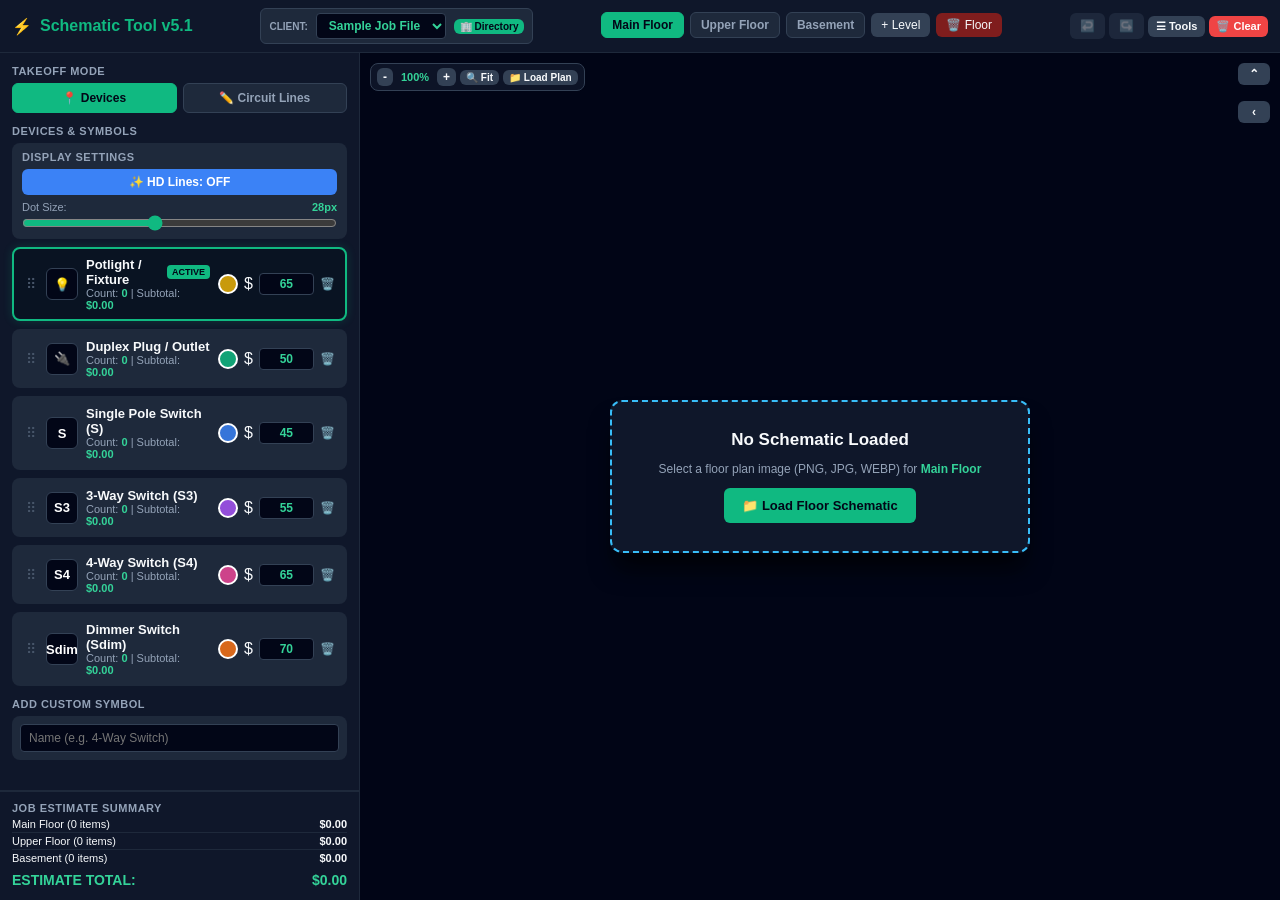
==== commit f264f2e8: "Refactor menu toggle functionality and enhance UI controls for better user experience" ====
--- a/index.html
+++ b/index.html
@@ -121,19 +121,22 @@
 
     /* Zoom Menu */
     .zoom-controls { position: absolute; top: 10px; left: 10px; background: rgba(15, 23, 42, 0.90); backdrop-filter: blur(8px); border: 1px solid #334155; padding: 4px 6px; border-radius: 8px; display: flex; align-items: center; gap: 4px; z-index: 300; }
-    .pan-hint { position: absolute; top: 10px; right: 10px; background: rgba(15, 23, 42, 0.85); backdrop-filter: blur(8px); border: 1px solid #334155; padding: 4px 8px; border-radius: 20px; font-size: 10px; color: #94a3b8; pointer-events: none; z-index: 300; }
-    .focus-toggle { position: absolute; right: 10px; bottom: 10px; z-index: 400; }
-    body.focus-mode header { display: none; }
-    body.focus-mode .app-body { height: 100dvh; }
-    body.focus-mode .sidebar { display: none; }
-    body.focus-mode .focus-toggle { background: #10b981; color: #020617; }
+    .pan-hint { display: none; }
+    .menu-chevron { position: absolute; right: 10px; z-index: 400; min-width: 32px; padding: 4px 8px; }
+    .top-menu-toggle { top: 10px; }
+    .side-menu-toggle { top: 48px; }
+    body.top-menu-hidden header { display: none; }
+    body.side-menu-hidden .sidebar { display: none; }
+    body.top-menu-hidden .app-body,
+    body.side-menu-hidden .app-body { height: 100dvh; }
 
     @media (max-width: 768px) {
-      body.focus-mode .workspace { height: 100dvh !important; }
+      body.top-menu-hidden .workspace,
+      body.side-menu-hidden .workspace { height: 100dvh !important; }
     }
 
     /* Notifications & Modals */
-    .toast-container { position: fixed; top: 16px; right: 16px; z-index: 9999; display: flex; flex-direction: column; gap: 8px; pointer-events: none; }
+    .toast-container { position: fixed; top: 70px; right: 16px; z-index: 9999; display: flex; flex-direction: column; gap: 8px; pointer-events: none; }
     .toast { pointer-events: auto; background: #0f172a; border: 1px solid #334155; color: #f8fafc; padding: 8px 14px; border-radius: 8px; font-size: 12px; font-weight: 500; box-shadow: 0 10px 25px -5px rgba(0, 0, 0, 0.6); display: flex; align-items: center; gap: 8px; border-left: 4px solid #10b981; max-width: 300px; }
     .toast.toast-warning { border-left-color: #f59e0b; }
     .toast.toast-danger { border-left-color: #ef4444; }
@@ -147,6 +150,16 @@
     .client-list { display: flex; flex-direction: column; gap: 6px; max-height: 200px; overflow-y: auto; }
     .client-item { background: #1e293b; border: 1px solid #334155; padding: 8px 10px; border-radius: 6px; display: flex; justify-content: space-between; align-items: center; cursor: pointer; }
     .client-item.active { border-color: #10b981; background: #091322; }
+
+    .tools-menu { position: relative; }
+    .tools-menu-panel { position: absolute; top: calc(100% + 6px); right: 0; display: none; flex-direction: column; gap: 5px; min-width: 170px; padding: 7px; background: #0f172a; border: 1px solid #334155; border-radius: 8px; box-shadow: 0 12px 24px rgba(0, 0, 0, 0.55); z-index: 800; }
+    .tools-menu-panel.open { display: flex; }
+    .tools-menu-panel .btn { width: 100%; justify-content: flex-start; }
+
+    @media (max-width: 768px) {
+      .toast-container { top: 124px; right: 10px; }
+      .tools-menu-panel { position: fixed; top: 112px; right: 10px; }
+    }
   </style>
 </head>
 <body>
@@ -168,13 +181,18 @@
       <button class="btn btn-secondary" id="undoBtn" onclick="undo()" disabled title="Undo">↩️</button>
       <button class="btn btn-secondary" id="redoBtn" onclick="redo()" disabled title="Redo">↪️</button>
       
-      <button class="btn btn-secondary" style="padding: 4px 8px; font-size: 11px;" onclick="exportSummary()">📋 Summary</button>
-      <button class="btn btn-secondary" style="padding: 4px 8px; font-size: 11px;" onclick="exportJPG()">🖼️ JPG</button>
-      <button class="btn btn-secondary" style="padding: 4px 8px; font-size: 11px;" onclick="exportPDF()">📄 PDF</button>
-      <button class="btn btn-secondary" style="padding: 4px 8px; font-size: 11px;" onclick="exportProjectJSON()">💾 Save .ebproj</button>
-      <button class="btn btn-secondary" style="padding: 4px 8px; font-size: 11px;" onclick="exportAllClients()">⬇️ Backup All</button>
-      <button class="btn btn-secondary" style="padding: 4px 8px; font-size: 11px;" onclick="document.getElementById('importFile').click()">📂 Open</button>
-      <input type="file" id="importFile" accept=".json,.ebproj,.ebbackup" style="display:none;" onchange="importProjectJSON(event)">
+      <div class="tools-menu">
+        <button class="btn btn-secondary" id="toolsMenuButton" style="padding: 4px 8px; font-size: 11px;" onclick="toggleToolsMenu(event)" title="Open file and export tools">☰ Tools</button>
+        <div class="tools-menu-panel" id="toolsMenuPanel">
+          <button class="btn btn-secondary" onclick="runToolAction(exportSummary)">📋 Summary</button>
+          <button class="btn btn-secondary" onclick="runToolAction(exportJPG)">🖼️ JPG</button>
+          <button class="btn btn-secondary" onclick="runToolAction(exportPDF)">📄 PDF</button>
+          <button class="btn btn-secondary" onclick="runToolAction(exportProjectJSON)">💾 Save .ebproj</button>
+          <button class="btn btn-secondary" onclick="runToolAction(exportAllClients)">⬇️ Backup All</button>
+          <button class="btn btn-secondary" onclick="runOpenTool()">📂 Open</button>
+        </div>
+        <input type="file" id="importFile" accept=".json,.ebproj,.ebbackup" style="display:none;" onchange="importProjectJSON(event)">
+      </div>
 
       <button class="btn btn-danger" style="padding: 4px 7px; font-size: 11px;" onclick="confirmClearActiveLevel()" title="Clear Level Content">🗑️ Clear</button>
     </div>
@@ -297,8 +315,8 @@
         <button class="btn btn-secondary" style="padding: 2px 6px; font-size: 10px;" onclick="document.getElementById('fileInput').click()">📁 Load Plan</button>
       </div>
 
-      <div class="pan-hint">💡 Drag to Pan • Click dots/lines to delete</div>
-      <button class="btn btn-secondary focus-toggle" id="focusToggle" onclick="toggleFocusMode()" title="Hide menus and show the full schematic">⛶ Focus</button>
+      <button class="btn btn-secondary menu-chevron top-menu-toggle" id="topMenuToggle" onmousedown="stopMenuToggleEvent(event)" ontouchstart="stopMenuToggleEvent(event)" onclick="toggleTopMenu(event)" title="Hide top menu">⌃</button>
+      <button class="btn btn-secondary menu-chevron side-menu-toggle" id="sideMenuToggle" onmousedown="stopMenuToggleEvent(event)" ontouchstart="stopMenuToggleEvent(event)" onclick="toggleSideMenu(event)" title="Hide side menu">‹</button>
 
       <div class="plan-container" id="planContainer">
         <img id="planImage" class="plan-image" style="display:none;" />
@@ -401,7 +419,8 @@
       lineStyle: loadData('eb_linestyle_v51', 'dotted'),
       lineArc: loadData('eb_linearc_v51', 0),
       isHDEnhance: false,
-      focusMode: false,
+      topMenuHidden: false,
+      sideMenuHidden: false,
       isDrawingLine: false,
       lineStart: { xPct: 0, yPct: 0 },
       devices: DEFAULT_DEVICES,
@@ -1083,12 +1102,50 @@
       showToast(state.isHDEnhance ? 'HD image enhancement enabled' : 'HD image enhancement disabled', 'info');
     }
 
-    function toggleFocusMode() {
-      state.focusMode = !state.focusMode;
-      document.body.classList.toggle('focus-mode', state.focusMode);
-      var button = document.getElementById('focusToggle');
-      button.innerText = state.focusMode ? '↙ Exit Focus' : '⛶ Focus';
-      button.title = state.focusMode ? 'Show menus and estimate summary' : 'Hide menus and show the full schematic';
+    function stopMenuToggleEvent(event) {
+      if (event) event.stopPropagation();
+    }
+
+    function toggleToolsMenu(event) {
+      stopMenuToggleEvent(event);
+      document.getElementById('toolsMenuPanel').classList.toggle('open');
+    }
+
+    function closeToolsMenu() {
+      document.getElementById('toolsMenuPanel').classList.remove('open');
+    }
+
+    function runToolAction(action) {
+      closeToolsMenu();
+      action();
+    }
+
+    function runOpenTool() {
+      closeToolsMenu();
+      document.getElementById('importFile').click();
+    }
+
+    function updateMenuToggleButtons() {
+      var topButton = document.getElementById('topMenuToggle');
+      var sideButton = document.getElementById('sideMenuToggle');
+      topButton.innerText = state.topMenuHidden ? '⌄' : '⌃';
+      topButton.title = state.topMenuHidden ? 'Show top menu' : 'Hide top menu';
+      sideButton.innerText = state.sideMenuHidden ? '›' : '‹';
+      sideButton.title = state.sideMenuHidden ? 'Show side menu' : 'Hide side menu';
+    }
+
+    function toggleTopMenu(event) {
+      stopMenuToggleEvent(event);
+      state.topMenuHidden = !state.topMenuHidden;
+      document.body.classList.toggle('top-menu-hidden', state.topMenuHidden);
+      updateMenuToggleButtons();
+    }
+
+    function toggleSideMenu(event) {
+      stopMenuToggleEvent(event);
+      state.sideMenuHidden = !state.sideMenuHidden;
+      document.body.classList.toggle('side-menu-hidden', state.sideMenuHidden);
+      updateMenuToggleButtons();
     }
 
     function fitSchematicFullSize() {
@@ -1385,9 +1442,16 @@
       pushUndo();
       lvl.markers = lvl.markers.filter(function(m) { return m.id !== existing.id; });
       saveData();
-      renderAll();
+      refreshMarkerView();
       showToast('Device marker removed', 'info');
       return true;
+    }
+
+    function refreshMarkerView() {
+      renderCanvas();
+      renderDevicePalette();
+      renderSummary();
+      updateUndoRedoButtons();
     }
 
     function handleCanvasClick(event) {
@@ -1397,7 +1461,7 @@
       var point = getCanvasPointFromEvent(event);
       if (!point) return;
 
-      if (!state.focusMode && removeExistingMarkerAtPoint(point.xPct, point.yPct, event)) return;
+      if (!state.topMenuHidden && !state.sideMenuHidden && removeExistingMarkerAtPoint(point.xPct, point.yPct, event)) return;
       if (!state.activeDeviceId) return;
 
       pushUndo();
@@ -1409,7 +1473,7 @@
       });
 
       saveData();
-      renderAll();
+      refreshMarkerView();
     }
 
     function renderPreviewLine(x1, y1, x2, y2, color, thickness, style, arc) {
@@ -1844,6 +1908,7 @@
       renderSummary();
       toggleCustomDeviceForm(document.getElementById('newDevName') ? document.getElementById('newDevName').value : '');
       updateUndoRedoButtons();
+      updateMenuToggleButtons();
     }
 
     renderAll();
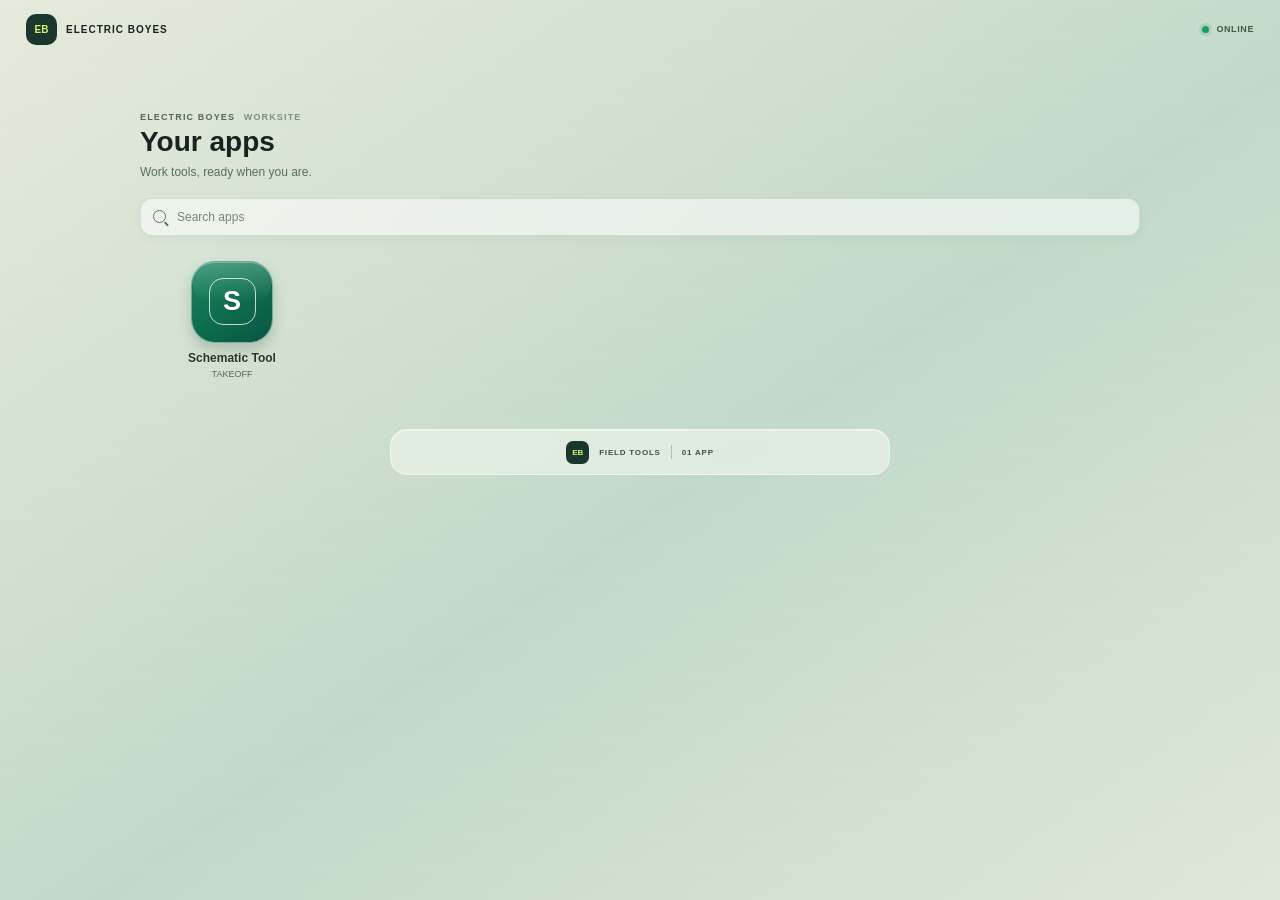
==== commit b428127f: "Update README and implement core app structure for Electric Boyes Worksite Hub - Revise README to re" ====
--- a/index.html
+++ b/index.html
@@ -1,1921 +1,83 @@
-<!DOCTYPE html>
+<!doctype html>
 <html lang="en">
 <head>
-  <meta charset="UTF-8">
-  <meta name="viewport" content="width=device-width, initial-scale=1.0, maximum-scale=1.0, user-scalable=no">
+  <meta charset="utf-8">
+  <meta name="viewport" content="width=device-width, initial-scale=1, viewport-fit=cover">
+  <meta name="theme-color" content="#17231f">
   <meta name="apple-mobile-web-app-capable" content="yes">
-  <meta name="apple-mobile-web-app-status-bar-style" content="black-translucent">
-  <meta name="apple-mobile-web-app-title" content="Schematic Tool v5.1">
-  <meta name="theme-color" content="#020617">
-  <link rel="apple-touch-icon" href="icon-180.png">
-  <title>Schematic Tool v5.1 - Takeoff & Client Manager</title>
-  <style>
-    :root {
-      --marker-size: 28px;
-    }
-
-    * { box-sizing: border-box; margin: 0; padding: 0; font-family: -apple-system, BlinkMacSystemFont, "Segoe UI", Roboto, Helvetica, Arial, sans-serif; }
-    html, body { height: 100dvh; width: 100vw; overflow: hidden; background-color: #020617; color: #f8fafc; }
-    
-    body { display: flex; flex-direction: column; }
-    
-    header { background: #0f172a; border-bottom: 1px solid #1e293b; padding: 8px 12px; display: flex; justify-content: space-between; align-items: center; flex-wrap: wrap; gap: 8px; z-index: 500; flex-shrink: 0; }
-    .brand { display: flex; align-items: center; gap: 8px; font-weight: bold; font-size: 16px; color: #10b981; }
-    
-    .client-bar { display: flex; align-items: center; gap: 8px; background: #1e293b; border: 1px solid #334155; padding: 4px 8px; border-radius: 6px; }
-    .client-select { background: #020617; color: #34d399; border: 1px solid #334155; padding: 4px 8px; border-radius: 4px; font-weight: bold; font-size: 12px; outline: none; max-width: 140px; }
-
-    .level-tabs { display: flex; gap: 6px; align-items: center; overflow-x: auto; max-width: 100%; padding-bottom: 2px; }
-    .tab-btn { background: #1e293b; color: #94a3b8; border: 1px solid #334155; padding: 5px 10px; border-radius: 6px; cursor: pointer; font-size: 12px; font-weight: 600; white-space: nowrap; }
-    .tab-btn.active { background: #10b981; color: #020617; border-color: #10b981; }
-    .add-tab-btn { background: #334155; color: #f8fafc; border: none; padding: 5px 10px; border-radius: 6px; cursor: pointer; font-size: 12px; }
-    
-    /* Responsive Shell */
-    .app-body { display: flex; flex: 1; overflow: hidden; height: calc(100dvh - 54px); }
-    
-    @media (max-width: 768px) {
-      .app-body { flex-direction: column-reverse; }
-      .sidebar { width: 100% !important; height: 45dvh !important; }
-      .workspace { height: 55dvh !important; }
-    }
-
-    .sidebar { width: 360px; background: #0f172a; border-right: 1px solid #1e293b; display: flex; flex-direction: column; flex-shrink: 0; }
-    .sidebar-content { padding: 12px; display: flex; flex-direction: column; gap: 12px; overflow-y: auto; flex: 1; }
-    .section-title { font-size: 11px; font-weight: bold; text-transform: uppercase; color: #94a3b8; letter-spacing: 0.5px; margin-bottom: 6px; }
-    
-    /* Device Cards */
-    .device-card { background: #1e293b; border: 2px solid transparent; border-radius: 8px; padding: 8px 10px; cursor: pointer; display: flex; flex-direction: column; gap: 6px; transition: all 0.15s ease; user-select: none; }
-    .device-card:hover { border-color: #334155; }
-    .device-card.selected { border-color: #10b981; background: #091322; box-shadow: 0 0 10px rgba(16, 185, 129, 0.2); }
-    .device-card.drag-over { border-color: #34d399; box-shadow: 0 0 0 2px rgba(52, 211, 153, 0.4); }
-    .device-card.dragging { opacity: 0.4; }
-    .drag-handle { cursor: grab; color: #475569; font-size: 14px; padding: 0 2px; flex-shrink: 0; touch-action: none; }
-    .drag-handle:active { cursor: grabbing; }
-    
-    .active-badge { display: none; background: #10b981; color: #020617; font-size: 9px; font-weight: 800; padding: 2px 5px; border-radius: 4px; text-transform: uppercase; }
-    .device-card.selected .active-badge { display: inline-block; }
-
-    .device-header { display: flex; align-items: center; justify-content: space-between; width: 100%; gap: 8px; }
-    .device-info { display: flex; align-items: center; gap: 8px; flex: 1; }
-    
-    .symbol-badge { width: 32px; height: 32px; border-radius: 6px; background: #020617; border: 1px solid #334155; display: flex; align-items: center; justify-content: center; font-size: 13px; font-weight: bold; flex-shrink: 0; cursor: pointer; color: #ffffff; }
-    .device-name { font-size: 13px; font-weight: 700; color: #f8fafc; }
-    .price-input { width: 55px; background: #020617; border: 1px solid #334155; color: #34d399; font-weight: bold; border-radius: 4px; padding: 3px 5px; text-align: right; font-size: 12px; }
-
-    .color-dot-btn { width: 20px; height: 20px; border-radius: 50%; border: 2px solid #ffffff; cursor: pointer; flex-shrink: 0; }
-
-    .collapsible-box { background: #020617; padding: 8px; border-radius: 6px; border: 1px solid #334155; margin-top: 2px; display: flex; flex-direction: column; gap: 6px; }
-    .radial-dial-row { display: flex; gap: 6px; flex-wrap: wrap; align-items: center; }
-    .radial-dial { width: 20px; height: 20px; border-radius: 50%; border: 2px solid rgba(255, 255, 255, 0.2); cursor: pointer; position: relative; }
-    .radial-dial.active { border-color: #ffffff; box-shadow: 0 0 0 2px #10b981; transform: scale(1.1); }
-
-    .icon-picker-grid { display: grid; grid-template-columns: repeat(7, 1fr); gap: 4px; max-height: 120px; overflow-y: auto; padding: 2px; }
-    .icon-option { background: #1e293b; border: 1px solid #334155; border-radius: 4px; padding: 4px 2px; font-size: 11px; font-weight: bold; text-align: center; cursor: pointer; }
-    .icon-option:hover, .icon-option.active { border-color: #10b981; background: #10b981; color: #000; }
-
-    .mode-switch-grid { display: grid; grid-template-columns: 1fr 1fr; gap: 6px; }
-    .mode-btn { background: #1e293b; color: #94a3b8; border: 1px solid #334155; padding: 7px; border-radius: 6px; font-weight: bold; font-size: 12px; cursor: pointer; display: flex; align-items: center; justify-content: center; gap: 6px; }
-    .mode-btn.active { background: #10b981; color: #020617; border-color: #10b981; }
-
-    .btn { background: #10b981; color: #020617; font-weight: bold; border: none; padding: 6px 10px; border-radius: 6px; cursor: pointer; font-size: 12px; display: inline-flex; align-items: center; justify-content: center; gap: 6px; }
-    .btn:disabled { opacity: 0.4; cursor: not-allowed; }
-    .btn-hd { background: #3b82f6; color: #ffffff; }
-    .btn-hd.active { background: #10b981; color: #020617; }
-    .btn-secondary { background: #334155; color: #f8fafc; }
-    .btn-danger { background: #ef4444; color: #ffffff; }
-
-    /* Workspace & Canvas */
-    .workspace { flex: 1; background: #020617; position: relative; overflow: hidden; user-select: none; touch-action: none; }
-    .plan-container { position: absolute; top: 0; left: 0; transform-origin: 0 0; border: 1px dashed #334155; border-radius: 8px; background: #090d16; user-select: none; }
-    .plan-image { display: block; height: auto; user-select: none; border-radius: 8px; pointer-events: none; }
-    
-    .plan-image.hd-enhance {
-      image-rendering: auto;
-      filter: contrast(160%) brightness(110%) saturate(130%) grayscale(12%);
-      transform: scale(1.02);
-      transform-origin: center center;
-    }
-
-    /* Markers */
-    .marker { position: absolute; width: var(--marker-size, 28px); height: var(--marker-size, 28px); border-radius: 50%; transform: translate(-50%, -50%); cursor: pointer; display: flex; align-items: center; justify-content: center; box-shadow: 0 0 6px rgba(0,0,0,0.6); border: none; pointer-events: auto; z-index: 50; transition: transform 0.1s ease; }
-    .marker:hover { transform: translate(-50%, -50%) scale(1.3); z-index: 100; }
-
-    /* Non-Zoomable Center Upload Box */
-    .upload-overlay-fixed { position: absolute; inset: 0; display: flex; align-items: center; justify-content: center; z-index: 250; pointer-events: auto; background: rgba(2, 6, 23, 0.85); backdrop-filter: blur(4px); padding: 16px; }
-    .upload-box-card { background: #0f172a; border: 2px dashed #38bdf8; border-radius: 12px; padding: 28px 20px; display: flex; flex-direction: column; align-items: center; justify-content: center; gap: 12px; text-align: center; max-width: 420px; width: 100%; box-shadow: 0 20px 25px -5px rgba(0, 0, 0, 0.7); }
-
-    /* Sticky Footer Totals Card */
-    .summary-card { background: #0f172a; border-top: 2px solid #1e293b; padding: 10px 12px; flex-shrink: 0; }
-    .summary-row { display: flex; justify-content: space-between; font-size: 11px; padding: 2px 0; border-bottom: 1px solid #1e293b; }
-    .summary-row:last-child { border-bottom: none; }
-    .total-price { color: #34d399; font-weight: bold; font-size: 14px; margin-top: 4px; }
-
-    .new-dev-form { display: flex; flex-direction: column; gap: 6px; background: #1e293b; padding: 8px; border-radius: 8px; }
-    .new-dev-form.collapsed .advanced-device-tools { display: none; }
-    .advanced-device-tools { display: block; }
-    .input-text { background: #020617; border: 1px solid #334155; color: #fff; padding: 6px 8px; border-radius: 4px; font-size: 12px; width: 100%; }
-
-    .scan-settings { background: #1e293b; padding: 8px 10px; border-radius: 8px; display: flex; flex-direction: column; gap: 6px; }
-    .slider-container { display: flex; flex-direction: column; gap: 2px; font-size: 11px; color: #94a3b8; }
-    .slider { width: 100%; accent-color: #10b981; }
-
-    /* Zoom Menu */
-    .zoom-controls { position: absolute; top: 10px; left: 10px; background: rgba(15, 23, 42, 0.90); backdrop-filter: blur(8px); border: 1px solid #334155; padding: 4px 6px; border-radius: 8px; display: flex; align-items: center; gap: 4px; z-index: 300; }
-    .pan-hint { display: none; }
-    .menu-chevron { position: absolute; right: 10px; z-index: 400; min-width: 32px; padding: 4px 8px; }
-    .top-menu-toggle { top: 10px; }
-    .side-menu-toggle { top: 48px; }
-    body.top-menu-hidden header { display: none; }
-    body.side-menu-hidden .sidebar { display: none; }
-    body.top-menu-hidden .app-body,
-    body.side-menu-hidden .app-body { height: 100dvh; }
-
-    @media (max-width: 768px) {
-      body.top-menu-hidden .workspace,
-      body.side-menu-hidden .workspace { height: 100dvh !important; }
-    }
-
-    /* Notifications & Modals */
-    .toast-container { position: fixed; top: 70px; right: 16px; z-index: 9999; display: flex; flex-direction: column; gap: 8px; pointer-events: none; }
-    .toast { pointer-events: auto; background: #0f172a; border: 1px solid #334155; color: #f8fafc; padding: 8px 14px; border-radius: 8px; font-size: 12px; font-weight: 500; box-shadow: 0 10px 25px -5px rgba(0, 0, 0, 0.6); display: flex; align-items: center; gap: 8px; border-left: 4px solid #10b981; max-width: 300px; }
-    .toast.toast-warning { border-left-color: #f59e0b; }
-    .toast.toast-danger { border-left-color: #ef4444; }
-    .toast.toast-info { border-left-color: #0284c7; }
-
-    .modal-overlay { position: fixed; inset: 0; background: rgba(2, 6, 23, 0.8); backdrop-filter: blur(4px); z-index: 9000; display: flex; align-items: center; justify-content: center; padding: 16px; }
-    .modal-card { background: #0f172a; border: 1px solid #334155; border-radius: 12px; padding: 16px; width: 100%; max-width: 420px; box-shadow: 0 20px 25px -5px rgba(0, 0, 0, 0.8); display: flex; flex-direction: column; gap: 12px; }
-    .modal-title { font-size: 15px; font-weight: bold; color: #f8fafc; }
-    .modal-actions { display: flex; justify-content: flex-end; gap: 8px; margin-top: 4px; }
-
-    .client-list { display: flex; flex-direction: column; gap: 6px; max-height: 200px; overflow-y: auto; }
-    .client-item { background: #1e293b; border: 1px solid #334155; padding: 8px 10px; border-radius: 6px; display: flex; justify-content: space-between; align-items: center; cursor: pointer; }
-    .client-item.active { border-color: #10b981; background: #091322; }
-
-    .tools-menu { position: relative; }
-    .tools-menu-panel { position: absolute; top: calc(100% + 6px); right: 0; display: none; flex-direction: column; gap: 5px; min-width: 170px; padding: 7px; background: #0f172a; border: 1px solid #334155; border-radius: 8px; box-shadow: 0 12px 24px rgba(0, 0, 0, 0.55); z-index: 800; }
-    .tools-menu-panel.open { display: flex; }
-    .tools-menu-panel .btn { width: 100%; justify-content: flex-start; }
-
-    @media (max-width: 768px) {
-      .toast-container { top: 124px; right: 10px; }
-      .tools-menu-panel { position: fixed; top: 112px; right: 10px; }
-    }
-  </style>
+  <meta name="apple-mobile-web-app-title" content="Electric Boyes">
+  <link rel="manifest" href="manifest.webmanifest">
+  <link rel="icon" href="app/icon.svg" type="image/svg+xml">
+  <link rel="apple-touch-icon" href="app/icon.svg">
+  <link rel="stylesheet" href="app/launcher.css">
+  <title>Electric Boyes | Worksite Hub</title>
+  <script defer src="app/catalog.js"></script>
+  <script defer src="app/hub.js"></script>
 </head>
 <body>
+  <div class="app-shell">
+    <header class="topbar">
+      <a class="brand" href="./" aria-label="Electric Boyes app home">
+        <span class="brand-mark" aria-hidden="true">EB</span>
+        <span class="brand-name">ELECTRIC BOYES</span>
+      </a>
+      <div class="topbar-actions">
+        <div id="connectionStatus" class="connection-status" role="status" aria-live="polite">
+          <span class="status-light" aria-hidden="true"></span><span id="connectionLabel">ONLINE</span>
+        </div>
+        <button id="installButton" class="install-button" type="button" hidden>Install</button>
+      </div>
+    </header>
 
-  <header>
-    <div class="brand">
-      <span>⚡</span> Schematic Tool v5.1
-    </div>
+    <main class="main-area">
+      <section id="homeView" class="home-view" aria-labelledby="homeTitle">
+        <div class="screen-heading">
+          <div class="screen-eyebrow">ELECTRIC BOYES <span>WORKSITE</span></div>
+          <h1 id="homeTitle">Your apps</h1>
+          <p>Work tools, ready when you are.</p>
+        </div>
+        <label class="search-box" for="appSearch">
+          <span class="search-icon" aria-hidden="true"></span>
+          <input id="appSearch" type="search" placeholder="Search apps" autocomplete="off">
+        </label>
+        <div id="appGrid" class="app-grid" aria-live="polite"></div>
+        <p id="emptySearch" class="empty-search" hidden>No apps match that search.</p>
+        <div class="home-dock">
+          <span class="dock-mark" aria-hidden="true">EB</span>
+          <span>FIELD TOOLS</span>
+          <span class="dock-divider"></span>
+          <span id="appCount">01 APP</span>
+        </div>
+      </section>
 
-    <div class="client-bar">
-      <span style="font-size: 10px; color: #94a3b8; font-weight: bold;">CLIENT:</span>
-      <select id="clientSelect" class="client-select" onchange="switchClient(this.value)"></select>
-      <button class="btn" style="padding: 2px 6px; font-size: 10px;" onclick="openClientManager()">🏢 Directory</button>
-    </div>
-    
-    <div class="level-tabs" id="levelTabs"></div>
-    
-    <div style="display: flex; gap: 4px; align-items: center; flex-wrap: wrap;">
-      <button class="btn btn-secondary" id="undoBtn" onclick="undo()" disabled title="Undo">↩️</button>
-      <button class="btn btn-secondary" id="redoBtn" onclick="redo()" disabled title="Redo">↪️</button>
-      
-      <div class="tools-menu">
-        <button class="btn btn-secondary" id="toolsMenuButton" style="padding: 4px 8px; font-size: 11px;" onclick="toggleToolsMenu(event)" title="Open file and export tools">☰ Tools</button>
-        <div class="tools-menu-panel" id="toolsMenuPanel">
-          <button class="btn btn-secondary" onclick="runToolAction(exportSummary)">📋 Summary</button>
-          <button class="btn btn-secondary" onclick="runToolAction(exportJPG)">🖼️ JPG</button>
-          <button class="btn btn-secondary" onclick="runToolAction(exportPDF)">📄 PDF</button>
-          <button class="btn btn-secondary" onclick="runToolAction(exportProjectJSON)">💾 Save .ebproj</button>
-          <button class="btn btn-secondary" onclick="runToolAction(exportAllClients)">⬇️ Backup All</button>
-          <button class="btn btn-secondary" onclick="runOpenTool()">📂 Open</button>
+      <section id="appView" class="app-view" aria-labelledby="appTitle" hidden>
+        <div class="screen-toolbar">
+          <button id="appBackButton" class="back-button" type="button"><span aria-hidden="true">&#8249;</span> Apps</button>
+          <span class="screen-toolbar-label">APP MODULES</span>
+          <span class="toolbar-spacer" aria-hidden="true"></span>
         </div>
-        <input type="file" id="importFile" accept=".json,.ebproj,.ebbackup" style="display:none;" onchange="importProjectJSON(event)">
-      </div>
-
-      <button class="btn btn-danger" style="padding: 4px 7px; font-size: 11px;" onclick="confirmClearActiveLevel()" title="Clear Level Content">🗑️ Clear</button>
-    </div>
-  </header>
-
-  <div class="app-body">
-    <aside class="sidebar">
-      <div class="sidebar-content">
-        <div>
-          <div class="section-title">Takeoff Mode</div>
-          <div class="mode-switch-grid">
-            <button class="mode-btn active" id="modeMarkerBtn" onclick="setToolMode('marker')">📍 Devices</button>
-            <button class="mode-btn" id="modeLineBtn" onclick="setToolMode('line')">✏️ Circuit Lines</button>
+        <div class="app-identity">
+          <span id="activeAppIcon" class="app-icon large" aria-hidden="true"></span>
+          <div>
+            <div id="activeAppCategory" class="screen-eyebrow">WORK TOOL</div>
+            <h1 id="appTitle">Schematic Tool</h1>
+            <p id="appDescription"></p>
           </div>
         </div>
+        <div class="section-heading"><h2>Modules</h2><span id="moduleCount">01</span></div>
+        <div id="moduleGrid" class="module-grid" aria-live="polite"></div>
+        <a class="add-module-link" href="README.md#adding-a-tool"><span aria-hidden="true">+</span> Add a module</a>
+      </section>
 
-        <!-- Circuit Wiring & Arc Controls -->
-        <div id="lineColorSection" class="scan-settings" style="display: none;">
-          <div class="section-title" style="margin-bottom: 0;">Circuit Line Settings</div>
-          <div style="font-size: 10px; color: #94a3b8;">Wire Color:</div>
-          <div class="radial-dial-row" id="lineColorGrid"></div>
-
-          <div class="slider-container">
-            <div style="display: flex; justify-content: space-between;">
-              <span>Thickness:</span>
-              <b id="lineThicknessVal" style="color: #34d399;">4px</b>
-            </div>
-            <input type="range" id="lineThicknessSlider" class="slider" min="1" max="16" value="4" oninput="updateLineThickness(this.value)">
-          </div>
-
-          <div>
-            <div style="font-size: 10px; color: #94a3b8; font-weight: 600; margin-bottom: 4px;">Pattern:</div>
-            <div class="mode-switch-grid" style="grid-template-columns: 1fr 1fr 1fr;">
-              <button class="mode-btn active" id="styleDottedBtn" onclick="setLineStyle('dotted')">••• Dotted</button>
-              <button class="mode-btn" id="styleDashedBtn" onclick="setLineStyle('dashed')">--- Dashed</button>
-              <button class="mode-btn" id="styleSolidBtn" onclick="setLineStyle('solid')">—— Solid</button>
-            </div>
-          </div>
-
-          <div style="border-top: 1px dashed #334155; padding-top: 6px;">
-            <div class="slider-container">
-              <div style="display: flex; justify-content: space-between; align-items: center;">
-                <span>Arc Curvature:</span>
-                <b id="lineArcVal" style="color: #34d399;">0 (Straight)</b>
-              </div>
-              <input type="range" id="lineArcSlider" class="slider" min="-80" max="80" value="0" oninput="updateLineArc(this.value, true)">
-            </div>
-
-            <div class="mode-switch-grid" style="grid-template-columns: 1fr 1fr; margin-top: 6px;">
-              <button class="mode-btn" onclick="flipArcDirection()">🔄 Flip Arc</button>
-              <button class="mode-btn" onclick="resetArcStraight()">📏 Straight</button>
-            </div>
-          </div>
+      <section id="toolView" class="tool-view" aria-label="Selected module" hidden>
+        <div class="tool-toolbar">
+          <button id="moduleBackButton" class="back-button" type="button"><span aria-hidden="true">&#8249;</span><span id="moduleBackLabel">Schematic Tool</span></button>
+          <div class="tool-location"><span id="activeToolName">SCHEMATIC TAKEOFF</span></div>
+          <span class="local-save-label"><span class="save-dot"></span> ON THIS DEVICE</span>
         </div>
-
-        <div>
-          <div class="section-title">Devices & Symbols</div>
-          <div class="scan-settings" style="margin-bottom: 8px;">
-            <div class="section-title" style="margin-bottom: 0;">Display Settings</div>
-            <button class="btn btn-hd" id="hdBtn" onclick="toggleHDEnhance()">✨ HD Lines: OFF</button>
-
-            <div class="slider-container">
-              <div style="display: flex; justify-content: space-between;">
-                <span>Dot Size:</span>
-                <b id="markerSizeVal" style="color: #34d399;">28px</b>
-              </div>
-              <input type="range" id="markerSizeSlider" class="slider" min="5" max="60" value="28" oninput="updateMarkerSize(this.value)">
-            </div>
-          </div>
-          <div id="devicePalette" style="display: flex; flex-direction: column; gap: 8px;"></div>
-        </div>
-
-        <div>
-          <div class="section-title">Add Custom Symbol</div>
-          <div class="new-dev-form collapsed" id="customDeviceForm">
-            <input type="text" id="newDevName" placeholder="Name (e.g. 4-Way Switch)" class="input-text" oninput="toggleCustomDeviceForm(this.value)">
-            
-            <div class="advanced-device-tools">
-              <div style="font-size: 10px; color: #94a3b8; font-weight: 600;">Symbol Icon:</div>
-              <div class="icon-picker-grid" id="newDevIconGrid"></div>
-
-              <div style="font-size: 10px; color: #94a3b8; font-weight: 600; margin-top: 2px;">Dot Color:</div>
-              <div class="radial-dial-row" id="newDevRadialGrid"></div>
-
-              <input type="number" id="newDevPrice" placeholder="Unit Price ($)" value="50" class="input-text" style="margin-top: 2px;">
-              <button class="btn" onclick="addCustomDevice()">+ Add Device Type</button>
-            </div>
-          </div>
-        </div>
-
-      </div>
-
-      <!-- Always Visible Footer Summary -->
-      <div class="summary-card">
-        <div class="section-title" style="margin-bottom: 2px;">Job Estimate Summary</div>
-        <div id="summaryRows"></div>
-        <div class="summary-row total-price">
-          <span>ESTIMATE TOTAL:</span>
-          <span id="grandTotal">$0.00</span>
-        </div>
-      </div>
-    </aside>
-
-    <main class="workspace" id="workspace">
-      <!-- Fixed, Centered Non-Zoomable Upload Overlay -->
-      <div id="uploadOverlay" class="upload-overlay-fixed" style="display: none;">
-        <div class="upload-box-card">
-          <p style="font-size: 17px; font-weight: bold; color: #f8fafc;">No Schematic Loaded</p>
-          <p style="font-size: 12px; color: #94a3b8;">Select a floor plan image (PNG, JPG, WEBP) for <b id="targetLevelNameText" style="color:#34d399;">Active Floor</b></p>
-          <input type="file" id="fileInput" accept="image/*" style="display:none;" onchange="handleImageUpload(event)">
-          <button class="btn" style="padding: 10px 18px; font-size: 13px;" onclick="document.getElementById('fileInput').click()">📁 Load Floor Schematic</button>
-        </div>
-      </div>
-
-      <div class="zoom-controls">
-        <button class="btn btn-secondary" style="padding: 2px 6px;" onclick="zoomOut()">-</button>
-        <span id="zoomVal" style="font-size: 11px; font-weight: bold; color: #34d399; min-width: 36px; text-align: center;">100%</span>
-        <button class="btn btn-secondary" style="padding: 2px 6px;" onclick="zoomIn()">+</button>
-        <button class="btn btn-secondary" style="padding: 2px 6px; font-size: 10px;" onclick="fitSchematicFullSize()">🔍 Fit</button>
-        <button class="btn btn-secondary" style="padding: 2px 6px; font-size: 10px;" onclick="document.getElementById('fileInput').click()">📁 Load Plan</button>
-      </div>
-
-      <button class="btn btn-secondary menu-chevron top-menu-toggle" id="topMenuToggle" onmousedown="stopMenuToggleEvent(event)" ontouchstart="stopMenuToggleEvent(event)" onclick="toggleTopMenu(event)" title="Hide top menu">⌃</button>
-      <button class="btn btn-secondary menu-chevron side-menu-toggle" id="sideMenuToggle" onmousedown="stopMenuToggleEvent(event)" ontouchstart="stopMenuToggleEvent(event)" onclick="toggleSideMenu(event)" title="Hide side menu">‹</button>
-
-      <div class="plan-container" id="planContainer">
-        <img id="planImage" class="plan-image" style="display:none;" />
-        <svg id="svgOverlay" viewBox="0 0 100 100" preserveAspectRatio="none" style="position: absolute; inset: 0; width: 100%; height: 100%; pointer-events: none; z-index: 40;"></svg>
-        <div id="markerOverlay"></div>
-      </div>
+        <iframe id="toolFrame" title="Selected worksite module" allow="clipboard-read; clipboard-write" loading="eager"></iframe>
+      </section>
     </main>
   </div>
-
-  <div id="toastContainer" class="toast-container"></div>
-
-  <!-- Client Directory Modal -->
-  <div id="clientModal" class="modal-overlay" style="display: none;">
-    <div class="modal-card">
-      <div class="modal-title">Client Directory</div>
-      <div class="client-list" id="clientListContainer"></div>
-      
-      <div style="border-top: 1px solid #334155; padding-top: 10px; display: flex; flex-direction: column; gap: 6px;">
-        <div style="font-size: 11px; font-weight: bold; color: #94a3b8;">+ Add New Client Job File</div>
-        <input type="text" id="newClientName" placeholder="Client Name (e.g. Miller Residence)" class="input-text">
-        <input type="text" id="newClientAddress" placeholder="Site Address / Job Notes" class="input-text">
-        <button class="btn" onclick="addNewClient()">Create Client File</button>
-      </div>
-
-      <div class="modal-actions">
-        <button class="btn btn-secondary" onclick="closeClientManager()">Close</button>
-      </div>
-    </div>
-  </div>
-
-  <!-- Confirmation Modal -->
-  <div id="confirmModal" class="modal-overlay" style="display: none;">
-    <div class="modal-card">
-      <div class="modal-title" id="confirmTitle">Confirm Action</div>
-      <div style="font-size: 13px; color: #94a3b8;" id="confirmText">Are you sure?</div>
-      <div class="modal-actions">
-        <button class="btn btn-secondary" id="confirmCancelBtn">Cancel</button>
-        <button class="btn btn-danger" id="confirmOkBtn">Confirm</button>
-      </div>
-    </div>
-  </div>
-
-  <script>
-    var PRESET_COLORS = [
-      { id: 'yellow',  rgba: 'rgba(234, 179, 8, 0.85)', solid: '#eab308' },
-      { id: 'emerald', rgba: 'rgba(16, 185, 129, 0.85)', solid: '#10b981' },
-      { id: 'blue',    rgba: 'rgba(59, 130, 246, 0.85)', solid: '#3b82f6' },
-      { id: 'purple',  rgba: 'rgba(168, 85, 247, 0.85)', solid: '#a855f7' },
-      { id: 'pink',    rgba: 'rgba(236, 72, 153, 0.85)', solid: '#ec4899' },
-      { id: 'orange',  rgba: 'rgba(249, 115, 22, 0.85)', solid: '#f97316' },
-      { id: 'cyan',    rgba: 'rgba(6, 182, 212, 0.85)',  solid: '#06b6d4' },
-      { id: 'lime',    rgba: 'rgba(132, 204, 22, 0.85)', solid: '#84cc16' },
-      { id: 'crimson', rgba: 'rgba(239, 68, 68, 0.85)',  solid: '#ef4444' },
-      { id: 'indigo',  rgba: 'rgba(99, 102, 241, 0.85)', solid: '#6366f1' }
-    ];
-
-    var PRESET_ICONS = [
-      '💡', '🔌', '🔀', '⚡', '🚨', '🌀', '🛜', '🔔', '☀️', '🔋', '📍', '🚪',
-      '🎛️', '🔘', '🛋️', '⚙️', '🪟', '♨️', '📻', '📺', '🪛', '📶', '🎚️', '🔆',
-      'R', 'S', 'S3', 'S4', 'Sdim', 'K', 'T', 'GFI', 'WP'
-    ];
-
-    var DEFAULT_DEVICES = [
-      { id: 'dev_potlight', name: 'Potlight / Fixture', price: 65.00, color: PRESET_COLORS[0].rgba, icon: '💡' },
-      { id: 'dev_plug', name: 'Duplex Plug / Outlet', price: 50.00, color: PRESET_COLORS[1].rgba, icon: '🔌' },
-      { id: 'dev_switch', name: 'Single Pole Switch (S)', price: 45.00, color: PRESET_COLORS[2].rgba, icon: 'S' },
-      { id: 'dev_3way', name: '3-Way Switch (S3)', price: 55.00, color: PRESET_COLORS[3].rgba, icon: 'S3' },
-      { id: 'dev_4way', name: '4-Way Switch (S4)', price: 65.00, color: PRESET_COLORS[4].rgba, icon: 'S4' },
-      { id: 'dev_dimmer', name: 'Dimmer Switch (Sdim)', price: 70.00, color: PRESET_COLORS[5].rgba, icon: 'Sdim' }
-    ];
-
-    function loadData(key, fallback) {
-      try {
-        var d = localStorage.getItem(key);
-        return d ? JSON.parse(d) : fallback;
-      } catch(e) { return fallback; }
-    }
-
-    function escapeHtml(str) {
-      return String(str == null ? '' : str).replace(/[&<>"']/g, function(ch) {
-        return { '&': '&amp;', '<': '&lt;', '>': '&gt;', '"': '&quot;', "'": '&#39;' }[ch];
-      });
-    }
-
-    var selectedNewDevColor = PRESET_COLORS[0].rgba;
-    var selectedNewDevIcon = PRESET_ICONS[0];
-    var activeLineColor = PRESET_COLORS[0].solid;
-
-    var state = {
-      activeClientId: null,
-      clients: loadData('eb_clients_v51', []),
-      toolMode: 'marker',
-      activeLevelId: 'lvl_main',
-      activeDeviceId: 'dev_potlight',
-      selectedLineId: null,
-      openColorPickerDevId: null,
-      openIconPickerDevId: null,
-      markerSize: loadData('eb_markersize_v51', 28),
-      lineThickness: loadData('eb_linethickness_v51', 4),
-      lineStyle: loadData('eb_linestyle_v51', 'dotted'),
-      lineArc: loadData('eb_linearc_v51', 0),
-      isHDEnhance: false,
-      topMenuHidden: false,
-      sideMenuHidden: false,
-      isDrawingLine: false,
-      lineStart: { xPct: 0, yPct: 0 },
-      devices: DEFAULT_DEVICES,
-      levels: [
-        { id: 'lvl_main', name: 'Main Floor', imageData: null, markers: [], lines: [] },
-        { id: 'lvl_upper', name: 'Upper Floor', imageData: null, markers: [], lines: [] },
-        { id: 'lvl_basement', name: 'Basement', imageData: null, markers: [], lines: [] }
-      ]
-    };
-
-    if (!state.clients || state.clients.length === 0) {
-      state.clients = [{
-        id: 'client_default',
-        name: 'Sample Job File',
-        address: '123 Site St',
-        devices: JSON.parse(JSON.stringify(DEFAULT_DEVICES)),
-        levels: JSON.parse(JSON.stringify(state.levels))
-      }];
-      state.activeClientId = 'client_default';
-    } else {
-      state.activeClientId = state.clients[0].id;
-    }
-
-    function syncActiveClientFromState() {
-      var client = state.clients.find(function(c) { return c.id === state.activeClientId; });
-      if (client) {
-        state.devices = client.devices || DEFAULT_DEVICES;
-        state.levels = client.levels || [];
-      }
-    }
-
-    function syncActiveClientToState() {
-      var client = state.clients.find(function(c) { return c.id === state.activeClientId; });
-      if (client) {
-        client.devices = state.devices;
-        client.levels = state.levels;
-      }
-    }
-
-    syncActiveClientFromState();
-
-    var floorHistory = {};
-
-    function getFloorHistory(levelId) {
-      if (!levelId) levelId = state.activeLevelId;
-      var key = state.activeClientId + '::' + levelId;
-      if (!floorHistory[key]) floorHistory[key] = { undo: [], redo: [] };
-      return floorHistory[key];
-    }
-
-    function cloneLevel(level) {
-      return JSON.parse(JSON.stringify(level || { id: state.activeLevelId, name: '', imageData: null, markers: [], lines: [] }));
-    }
-
-    function pushUndo() {
-      syncActiveClientToState();
-      var lvl = getActiveLevel();
-      if (!lvl) return;
-
-      var hist = getFloorHistory(lvl.id);
-      var snapshot = getCurrentLevelSnapshot(lvl.id);
-      if (!snapshot) return;
-      hist.undo.push(JSON.stringify(snapshot));
-      if (hist.undo.length > 18) hist.undo.shift();
-      hist.redo = [];
-      updateUndoRedoButtons();
-    }
-
-    function undo() {
-      var lvl = getActiveLevel();
-      if (!lvl) return;
-
-      var hist = getFloorHistory(lvl.id);
-      if (hist.undo.length === 0) return;
-
-      var currentSnapshot = getCurrentLevelSnapshot(lvl.id);
-      hist.redo.push(JSON.stringify(currentSnapshot));
-      var prevLevel = JSON.parse(hist.undo.pop());
-      restoreLevelSnapshot(lvl.id, prevLevel);
-
-      saveData();
-      renderAll();
-      showToast('Undo performed on ' + lvl.name, 'info');
-    }
-
-    function redo() {
-      var lvl = getActiveLevel();
-      if (!lvl) return;
-
-      var hist = getFloorHistory(lvl.id);
-      if (hist.redo.length === 0) return;
-
-      var currentSnapshot = getCurrentLevelSnapshot(lvl.id);
-      hist.undo.push(JSON.stringify(currentSnapshot));
-      var nextLevel = JSON.parse(hist.redo.pop());
-      restoreLevelSnapshot(lvl.id, nextLevel);
-
-      saveData();
-      renderAll();
-      showToast('Redo performed on ' + lvl.name, 'info');
-    }
-
-    function updateUndoRedoButtons() {
-      var lvl = getActiveLevel();
-      var hist = getFloorHistory(lvl ? lvl.id : state.activeLevelId);
-      document.getElementById('undoBtn').disabled = (hist.undo.length === 0);
-      document.getElementById('redoBtn').disabled = (hist.redo.length === 0);
-    }
-
-    function getCurrentLevelSnapshot(levelId) {
-      var found = state.levels.find(function(level) { return level.id === levelId; });
-      if (!found) return null;
-      return JSON.parse(JSON.stringify({
-        id: found.id,
-        name: found.name,
-        imageData: found.imageData,
-        markers: found.markers || [],
-        lines: found.lines || []
-      }));
-    }
-
-    function restoreLevelSnapshot(levelId, snapshot) {
-      if (!snapshot) return;
-      var idx = state.levels.findIndex(function(level) { return level.id === levelId; });
-      if (idx < 0) return;
-      state.levels[idx] = Object.assign({}, snapshot, {
-        id: levelId,
-        markers: snapshot.markers || [],
-        lines: snapshot.lines || [],
-        imageData: snapshot.imageData || null
-      });
-    }
-
-    var zoomScale = 1;
-    var panX = 20;
-    var panY = 20;
-    var isPanning = false;
-
-    function showToast(message, type) {
-      type = type || 'success';
-      var container = document.getElementById('toastContainer');
-      var toast = document.createElement('div');
-      toast.className = 'toast toast-' + type;
-      var icon = type === 'success' ? '✅' : type === 'warning' ? '⚠️' : type === 'danger' ? '🚨' : 'ℹ️';
-      toast.innerHTML = '<span>' + icon + '</span><span>' + escapeHtml(message) + '</span>';
-      container.appendChild(toast);
-
-      setTimeout(function() {
-        if (toast.parentNode) toast.parentNode.removeChild(toast);
-      }, 3000);
-    }
-
-    function showConfirm(title, message, onConfirm) {
-      var modal = document.getElementById('confirmModal');
-      document.getElementById('confirmTitle').innerText = title;
-      document.getElementById('confirmText').innerText = message;
-      modal.style.display = 'flex';
-
-      var okBtn = document.getElementById('confirmOkBtn');
-      var cancelBtn = document.getElementById('confirmCancelBtn');
-
-      var cleanup = function() {
-        modal.style.display = 'none';
-        okBtn.onclick = null;
-        cancelBtn.onclick = null;
-      };
-
-      okBtn.onclick = function() { cleanup(); onConfirm(); };
-      cancelBtn.onclick = function() { cleanup(); };
-    }
-
-    function saveData() {
-      try {
-        syncActiveClientToState();
-        localStorage.setItem('eb_clients_v51', JSON.stringify(state.clients));
-        localStorage.setItem('eb_markersize_v51', JSON.stringify(state.markerSize));
-        localStorage.setItem('eb_linethickness_v51', JSON.stringify(state.lineThickness));
-        localStorage.setItem('eb_linestyle_v51', JSON.stringify(state.lineStyle));
-        localStorage.setItem('eb_linearc_v51', JSON.stringify(state.lineArc));
-      } catch(e) {
-        console.error('saveData failed', e);
-        showToast('Auto-save failed (storage full?). Export a backup now!', 'danger');
-      }
-    }
-
-    /* Client Directory */
-    function renderClientSelect() {
-      var sel = document.getElementById('clientSelect');
-      var html = '';
-      state.clients.forEach(function(c) {
-        var selAttr = c.id === state.activeClientId ? 'selected' : '';
-        html += '<option value="' + c.id + '" ' + selAttr + '>' + escapeHtml(c.name) + '</option>';
-      });
-      sel.innerHTML = html;
-    }
-
-    function switchClient(clientId) {
-      pushUndo();
-      syncActiveClientToState();
-      state.activeClientId = clientId;
-      syncActiveClientFromState();
-
-      if (state.levels.length > 0) {
-        state.activeLevelId = state.levels[0].id;
-      }
-      saveData();
-      renderAll();
-      showToast('Switched client job file', 'info');
-    }
-
-    function openClientManager() {
-      renderClientList();
-      document.getElementById('clientModal').style.display = 'flex';
-    }
-
-    function closeClientManager() {
-      document.getElementById('clientModal').style.display = 'none';
-    }
-
-    function renderClientList() {
-      var container = document.getElementById('clientListContainer');
-      var html = '';
-      state.clients.forEach(function(c) {
-        var isActive = c.id === state.activeClientId;
-        html += '<div class="client-item ' + (isActive ? 'active' : '') + '">';
-        html += '  <div style="flex:1;" onclick="switchClient(\'' + c.id + '\'); closeClientManager();">';
-        html += '    <div style="font-weight:bold; font-size:13px; color:#f8fafc;">' + escapeHtml(c.name) + '</div>';
-        html += '    <div style="font-size:11px; color:#94a3b8;">' + escapeHtml(c.address || 'No address set') + '</div>';
-        html += '  </div>';
-        if (state.clients.length > 1) {
-          html += '  <button class="btn btn-danger" style="padding:2px 6px; font-size:10px;" onclick="deleteClient(\'' + c.id + '\')">Delete</button>';
-        }
-        html += '</div>';
-      });
-      container.innerHTML = html;
-    }
-
-    function addNewClient() {
-      var name = document.getElementById('newClientName').value.trim();
-      var address = document.getElementById('newClientAddress').value.trim();
-
-      if (!name) {
-        showToast('Enter client name', 'warning');
-        return;
-      }
-
-      pushUndo();
-      var newC = {
-        id: 'client_' + Date.now(),
-        name: name,
-        address: address,
-        devices: JSON.parse(JSON.stringify(DEFAULT_DEVICES)),
-        levels: [
-          { id: 'lvl_main', name: 'Main Floor', imageData: null, markers: [], lines: [] },
-          { id: 'lvl_upper', name: 'Upper Floor', imageData: null, markers: [], lines: [] },
-          { id: 'lvl_basement', name: 'Basement', imageData: null, markers: [], lines: [] }
-        ]
-      };
-
-      state.clients.push(newC);
-      state.activeClientId = newC.id;
-      syncActiveClientFromState();
-
-      document.getElementById('newClientName').value = '';
-      document.getElementById('newClientAddress').value = '';
-      closeClientManager();
-      saveData();
-      renderAll();
-      showToast('Created client file', 'success');
-    }
-
-    function deleteClient(clientId) {
-      showConfirm('Delete Client', 'Are you sure you want to delete this entire client file?', function() {
-        pushUndo();
-        state.clients = state.clients.filter(function(c) { return c.id !== clientId; });
-        if (state.activeClientId === clientId) {
-          state.activeClientId = state.clients[0].id;
-          syncActiveClientFromState();
-        }
-        saveData();
-        renderAll();
-        renderClientList();
-        showToast('Client file deleted', 'danger');
-      });
-    }
-
-    /* Import & Export Tools */
-    function exportProjectJSON() {
-      syncActiveClientToState();
-      var client = state.clients.find(function(c) { return c.id === state.activeClientId; });
-      var dataStr = "data:text/json;charset=utf-8," + encodeURIComponent(JSON.stringify(client, null, 2));
-      var downloadAnchor = document.createElement('a');
-      var filename = (client.name || 'takeoff_project').replace(/[^a-z0-9]/gi, '_').toLowerCase() + '.ebproj';
-      downloadAnchor.setAttribute("href", dataStr);
-      downloadAnchor.setAttribute("download", filename);
-      document.body.appendChild(downloadAnchor);
-      downloadAnchor.click();
-      downloadAnchor.remove();
-      showToast('Project saved as ' + filename, 'success');
-    }
-
-    function importProjectJSON(event) {
-      var file = event.target.files[0];
-      if (!file) return;
-
-      var reader = new FileReader();
-      reader.onload = function(e) {
-        try {
-          var parsed = JSON.parse(e.target.result);
-
-          if (Array.isArray(parsed)) {
-            importAllClients(parsed);
-            return;
-          }
-
-          if (!parsed || !parsed.id || !Array.isArray(parsed.levels)) {
-            showToast('Invalid project file format', 'danger');
-            return;
-          }
-
-          pushUndo();
-          parsed.id = 'client_' + Date.now();
-          parsed.devices = Array.isArray(parsed.devices) ? parsed.devices : JSON.parse(JSON.stringify(DEFAULT_DEVICES));
-          parsed.levels.forEach(function(lvl) {
-            lvl.markers = Array.isArray(lvl.markers) ? lvl.markers : [];
-            lvl.lines = Array.isArray(lvl.lines) ? lvl.lines : [];
-          });
-          state.clients.push(parsed);
-          state.activeClientId = parsed.id;
-          syncActiveClientFromState();
-
-          saveData();
-          renderAll();
-          showToast('Imported project file', 'success');
-        } catch(err) {
-          showToast('Failed to parse project file', 'danger');
-        }
-      };
-      reader.readAsText(file);
-      event.target.value = '';
-    }
-
-    function exportAllClients() {
-      syncActiveClientToState();
-      var dataStr = "data:text/json;charset=utf-8," + encodeURIComponent(JSON.stringify(state.clients, null, 2));
-      var downloadAnchor = document.createElement('a');
-      var filename = 'schematic_tool_v5_1_full_backup_' + new Date().toISOString().slice(0, 10) + '.ebbackup';
-      downloadAnchor.setAttribute("href", dataStr);
-      downloadAnchor.setAttribute("download", filename);
-      document.body.appendChild(downloadAnchor);
-      downloadAnchor.click();
-      downloadAnchor.remove();
-      showToast('Full backup saved as ' + filename, 'success');
-    }
-
-    function importAllClients(clientsArray) {
-      if (!clientsArray.length) {
-        showToast('Backup file has no client data', 'danger');
-        return;
-      }
-      showConfirm('Restore Full Backup', 'This replaces ALL current clients (' + state.clients.length + ') with ' + clientsArray.length + ' from the backup file. Continue?', function() {
-        state.clients = clientsArray;
-        state.activeClientId = clientsArray[0].id;
-        syncActiveClientFromState();
-        saveData();
-        renderAll();
-        showToast('Full backup restored', 'success');
-      });
-    }
-
-    function exportJPG() {
-      renderCompositeCanvas(function(canvas) {
-        var link = document.createElement('a');
-        link.download = (getActiveLevel().name || 'schematic') + '_takeoff.jpg';
-        link.href = canvas.toDataURL('image/jpeg', 0.92);
-        link.click();
-        showToast('Exported JPG image', 'success');
-      });
-    }
-
-    function exportPDF() {
-      renderCompositeCanvas(function(canvas) {
-        var imgData = canvas.toDataURL('image/jpeg', 0.9);
-        var win = window.open('', '_blank');
-        win.document.write('<html><head><title>Print Takeoff PDF</title>');
-        win.document.write('<style>body{margin:0; padding:20px; text-align:center; background:#fff; font-family:sans-serif;} img{max-width:100%; height:auto; border:1px solid #ccc;}</style>');
-        win.document.write('</head><body>');
-        win.document.write('<h2>Schematic Tool v5.1 Takeoff: ' + getActiveLevel().name + '</h2>');
-        win.document.write('<img src="' + imgData + '"/>');
-        win.document.write('<script>setTimeout(function(){ window.print(); }, 500);<\/script>');
-        win.document.write('</body></html>');
-        win.document.close();
-        showToast('Opened printable PDF window', 'info');
-      });
-    }
-
-    function renderCompositeCanvas(callback) {
-      var lvl = getActiveLevel();
-      var imgEl = document.getElementById('planImage');
-      if (!lvl || !lvl.imageData || !imgEl.naturalWidth) {
-        showToast('No schematic loaded for this floor', 'warning');
-        return;
-      }
-
-      var canvas = document.createElement('canvas');
-      var w = imgEl.naturalWidth;
-      var h = imgEl.naturalHeight;
-      canvas.width = w;
-      canvas.height = h;
-      var ctx = canvas.getContext('2d');
-
-      ctx.drawImage(imgEl, 0, 0, w, h);
-
-      if (lvl.lines) {
-        lvl.lines.forEach(function(l) {
-          var x1 = (l.x1Pct / 100) * w;
-          var y1 = (l.y1Pct / 100) * h;
-          var x2 = (l.x2Pct / 100) * w;
-          var y2 = (l.y2Pct / 100) * h;
-
-          ctx.beginPath();
-          ctx.strokeStyle = l.color;
-          ctx.lineWidth = l.thickness * (w / 1000);
-          ctx.lineCap = 'round';
-
-          if (l.style === 'dotted') ctx.setLineDash([2, 8]);
-          else if (l.style === 'dashed') ctx.setLineDash([12, 8]);
-          else ctx.setLineDash([]);
-
-          var a = l.arc || 0;
-          if (Math.abs(a) > 0.1) {
-            var mx = (x1 + x2) / 2;
-            var my = (y1 + y2) / 2;
-            var dx = x2 - x1;
-            var dy = y2 - y1;
-            var dist = Math.hypot(dx, dy);
-            var nx = -dy / dist;
-            var ny = dx / dist;
-            var curveScale = Math.min(1, dist / 35);
-            var cx = mx + nx * (a * curveScale);
-            var cy = my + ny * (a * curveScale);
-            ctx.moveTo(x1, y1);
-            ctx.quadraticCurveTo(cx, cy, x2, y2);
-          } else {
-            ctx.moveTo(x1, y1);
-            ctx.lineTo(x2, y2);
-          }
-          ctx.stroke();
-          ctx.setLineDash([]);
-        });
-      }
-
-      if (lvl.markers) {
-        lvl.markers.forEach(function(m) {
-          var dev = state.devices.find(function(d) { return d.id === m.deviceId; });
-          if (!dev) return;
-
-          var cx = (m.xPct / 100) * w;
-          var cy = (m.yPct / 100) * h;
-          var radius = (state.markerSize / 2) * (w / 1000);
-
-          ctx.beginPath();
-          ctx.arc(cx, cy, radius, 0, 2 * Math.PI, false);
-          ctx.fillStyle = dev.color;
-          ctx.fill();
-        });
-      }
-
-      callback(canvas);
-    }
-
-    /* Floor Plan & Level Management */
-    function getActiveLevel() {
-      var lvl = state.levels.find(function(l) { return l.id === state.activeLevelId; });
-      if (!lvl && state.levels.length > 0) {
-        state.activeLevelId = state.levels[0].id;
-        lvl = state.levels[0];
-      }
-      if (lvl && !lvl.lines) lvl.lines = [];
-      if (lvl && !lvl.markers) lvl.markers = [];
-      return lvl;
-    }
-
-    function handleImageUpload(e, levelId) {
-      var file = e.target.files[0];
-      if (!file) return;
-
-      var targetLevel = levelId ? state.levels.find(function(lvl) { return lvl.id === levelId; }) : getActiveLevel();
-      if (!targetLevel) return;
-
-      var reader = new FileReader();
-      reader.onload = function(evt) {
-        pushUndo();
-        targetLevel.imageData = evt.target.result;
-        saveData();
-        renderCanvas();
-        renderSummary();
-        var img = document.getElementById('planImage');
-        if (img) {
-          img.onload = function() {
-            if (state.activeLevelId === targetLevel.id) fitSchematicFullSize();
-            img.onload = null;
-          };
-          img.src = targetLevel.imageData;
-        }
-        showToast('Loaded schematic for ' + targetLevel.name, 'success');
-      };
-      reader.readAsDataURL(file);
-      e.target.value = '';
-    }
-
-    function switchLevel(lvlId) {
-      state.activeLevelId = lvlId;
-      state.selectedLineId = null;
-      renderAll();
-    }
-
-    function addNewLevel() {
-      var name = prompt('Level Name (e.g. Garage / Patio):');
-      if (!name) return;
-      pushUndo();
-      var newLvl = { id: 'lvl_' + Date.now(), name: name, imageData: null, markers: [], lines: [] };
-      state.levels.push(newLvl);
-      state.activeLevelId = newLvl.id;
-      saveData();
-      renderAll();
-    }
-
-    function confirmClearActiveLevel() {
-      var lvl = getActiveLevel();
-      if (!lvl || (lvl.markers.length === 0 && lvl.lines.length === 0)) return;
-
-      showConfirm('Clear Level Content', 'Delete all markers and circuit lines on ' + lvl.name + '?', function() {
-        pushUndo();
-        lvl.markers = [];
-        lvl.lines = [];
-        saveData();
-        renderAll();
-        showToast('Cleared level content', 'danger');
-      });
-    }
-
-    /* Controls & Drawing Modes */
-    function updateMarkerSize(val) {
-      state.markerSize = parseInt(val, 10) || 28;
-      document.documentElement.style.setProperty('--marker-size', state.markerSize + 'px');
-      document.getElementById('markerSizeVal').innerText = state.markerSize + 'px';
-      saveData();
-    }
-
-    function updateLineThickness(val, updateLastLine) {
-      state.lineThickness = parseInt(val, 10) || 4;
-      document.getElementById('lineThicknessVal').innerText = state.lineThickness + 'px';
-      document.getElementById('lineThicknessSlider').value = state.lineThickness;
-
-      if (updateLastLine !== false) {
-        var lvl = getActiveLevel();
-        if (lvl && lvl.lines && lvl.lines.length > 0) {
-          var targetLine = state.selectedLineId ?
-            lvl.lines.find(function(l) { return l.id === state.selectedLineId; }) :
-            lvl.lines[lvl.lines.length - 1];
-          if (targetLine) {
-            pushUndo();
-            targetLine.thickness = state.lineThickness;
-            saveData();
-            renderLines();
-          }
-        }
-      }
-      saveData();
-    }
-
-    function setLineStyle(style, updateLastLine) {
-      state.lineStyle = style;
-      document.getElementById('styleDottedBtn').classList.toggle('active', style === 'dotted');
-      document.getElementById('styleDashedBtn').classList.toggle('active', style === 'dashed');
-      document.getElementById('styleSolidBtn').classList.toggle('active', style === 'solid');
-
-      if (updateLastLine !== false) {
-        var lvl = getActiveLevel();
-        if (lvl && lvl.lines && lvl.lines.length > 0) {
-          var targetLine = state.selectedLineId ?
-            lvl.lines.find(function(l) { return l.id === state.selectedLineId; }) :
-            lvl.lines[lvl.lines.length - 1];
-          if (targetLine) {
-            pushUndo();
-            targetLine.style = state.lineStyle;
-            saveData();
-            renderLines();
-          }
-        }
-      }
-      saveData();
-    }
-
-    function updateLineArc(val, updateLastLine) {
-      state.lineArc = parseInt(val, 10) || 0;
-      var valEl = document.getElementById('lineArcVal');
-      if (valEl) {
-        if (state.lineArc === 0) valEl.innerText = '0 (Straight)';
-        else if (state.lineArc > 0) valEl.innerText = '+' + state.lineArc + ' (Arc Right)';
-        else valEl.innerText = state.lineArc + ' (Arc Left)';
-      }
-      var slider = document.getElementById('lineArcSlider');
-      if (slider) slider.value = state.lineArc;
-
-      if (updateLastLine) {
-        var lvl = getActiveLevel();
-        if (lvl && lvl.lines && lvl.lines.length > 0) {
-          var targetLine = state.selectedLineId ? 
-            lvl.lines.find(function(l) { return l.id === state.selectedLineId; }) : 
-            lvl.lines[lvl.lines.length - 1];
-          if (targetLine) {
-            pushUndo();
-            targetLine.arc = state.lineArc;
-            saveData();
-            renderLines();
-          }
-        }
-      }
-      saveData();
-    }
-
-    function flipArcDirection() {
-      var newArc = (state.lineArc === 0) ? 25 : -1 * state.lineArc;
-      updateLineArc(newArc, true);
-    }
-
-    function resetArcStraight() {
-      updateLineArc(0, true);
-    }
-
-    function getDashArray(style, thickness) {
-      if (style === 'dotted') return '0.1 ' + (thickness * 2.2);
-      if (style === 'dashed') return (thickness * 3) + ' ' + (thickness * 2);
-      return 'none';
-    }
-
-    function getArcPath(x1, y1, x2, y2, arc) {
-      var a = parseFloat(arc) || 0;
-      if (Math.abs(a) < 0.1) return 'M ' + x1 + ' ' + y1 + ' L ' + x2 + ' ' + y2;
-      var mx = (x1 + x2) / 2;
-      var my = (y1 + y2) / 2;
-      var dx = x2 - x1;
-      var dy = y2 - y1;
-      var dist = Math.hypot(dx, dy);
-      if (dist < 0.001) return 'M ' + x1 + ' ' + y1 + ' L ' + x2 + ' ' + y2;
-      var nx = -dy / dist;
-      var ny = dx / dist;
-      var curveScale = Math.min(1, dist / 35);
-      var cx = mx + nx * (a * curveScale);
-      var cy = my + ny * (a * curveScale);
-      return 'M ' + x1 + ' ' + y1 + ' Q ' + cx + ' ' + cy + ' ' + x2 + ' ' + y2;
-    }
-
-    function setToolMode(mode) {
-      state.toolMode = mode;
-      document.getElementById('modeMarkerBtn').classList.toggle('active', mode === 'marker');
-      document.getElementById('modeLineBtn').classList.toggle('active', mode === 'line');
-      document.getElementById('lineColorSection').style.display = (mode === 'line') ? 'flex' : 'none';
-      if (mode === 'line') state.activeDeviceId = null;
-      else if (mode === 'marker' && !state.activeDeviceId && state.devices.length > 0) {
-        state.activeDeviceId = state.devices[0].id;
-      }
-      renderDevicePalette();
-    }
-
-    function toggleHDEnhance() {
-      state.isHDEnhance = !state.isHDEnhance;
-      var btn = document.getElementById('hdBtn');
-      var img = document.getElementById('planImage');
-      btn.innerText = state.isHDEnhance ? '✨ HD Lines: ON' : '✨ HD Lines: OFF';
-      btn.classList.toggle('active', state.isHDEnhance);
-      if (img) img.classList.toggle('hd-enhance', state.isHDEnhance);
-      if (img) {
-        img.style.filter = state.isHDEnhance ? 'contrast(125%) brightness(108%) saturate(120%)' : '';
-        img.style.transform = state.isHDEnhance ? 'scale(1.01)' : '';
-      }
-      showToast(state.isHDEnhance ? 'HD image enhancement enabled' : 'HD image enhancement disabled', 'info');
-    }
-
-    function stopMenuToggleEvent(event) {
-      if (event) event.stopPropagation();
-    }
-
-    function toggleToolsMenu(event) {
-      stopMenuToggleEvent(event);
-      document.getElementById('toolsMenuPanel').classList.toggle('open');
-    }
-
-    function closeToolsMenu() {
-      document.getElementById('toolsMenuPanel').classList.remove('open');
-    }
-
-    function runToolAction(action) {
-      closeToolsMenu();
-      action();
-    }
-
-    function runOpenTool() {
-      closeToolsMenu();
-      document.getElementById('importFile').click();
-    }
-
-    function updateMenuToggleButtons() {
-      var topButton = document.getElementById('topMenuToggle');
-      var sideButton = document.getElementById('sideMenuToggle');
-      topButton.innerText = state.topMenuHidden ? '⌄' : '⌃';
-      topButton.title = state.topMenuHidden ? 'Show top menu' : 'Hide top menu';
-      sideButton.innerText = state.sideMenuHidden ? '›' : '‹';
-      sideButton.title = state.sideMenuHidden ? 'Show side menu' : 'Hide side menu';
-    }
-
-    function toggleTopMenu(event) {
-      stopMenuToggleEvent(event);
-      state.topMenuHidden = !state.topMenuHidden;
-      document.body.classList.toggle('top-menu-hidden', state.topMenuHidden);
-      updateMenuToggleButtons();
-    }
-
-    function toggleSideMenu(event) {
-      stopMenuToggleEvent(event);
-      state.sideMenuHidden = !state.sideMenuHidden;
-      document.body.classList.toggle('side-menu-hidden', state.sideMenuHidden);
-      updateMenuToggleButtons();
-    }
-
-    function fitSchematicFullSize() {
-      var workspace = document.getElementById('workspace');
-      var img = document.getElementById('planImage');
-      if (!img || !img.naturalWidth || img.style.display === 'none') return;
-      var wsWidth = workspace.clientWidth - 30;
-      var wsHeight = workspace.clientHeight - 30;
-      var scaleX = wsWidth / img.naturalWidth;
-      var scaleY = wsHeight / img.naturalHeight;
-      zoomScale = Math.min(scaleX, scaleY);
-      if (zoomScale <= 0) zoomScale = 1;
-      panX = Math.max(15, (workspace.clientWidth - (img.naturalWidth * zoomScale)) / 2);
-      panY = Math.max(15, (workspace.clientHeight - (img.naturalHeight * zoomScale)) / 2);
-      updateTransform();
-    }
-
-    function updateTransform() {
-      var container = document.getElementById('planContainer');
-      if (container) container.style.transform = 'translate(' + panX + 'px, ' + panY + 'px) scale(' + zoomScale + ')';
-      document.getElementById('zoomVal').innerText = Math.round(zoomScale * 100) + '%';
-    }
-
-    function zoomIn() { applyZoom(1.25); }
-    function zoomOut() { applyZoom(1 / 1.25); }
-    function applyZoom(factor) {
-      var ws = document.getElementById('workspace');
-      var rect = ws.getBoundingClientRect();
-      var mx = rect.width / 2;
-      var my = rect.height / 2;
-      var newScale = Math.min(Math.max(0.1, zoomScale * factor), 10);
-      panX = mx - (mx - panX) * (newScale / zoomScale);
-      panY = my - (my - panY) * (newScale / zoomScale);
-      zoomScale = newScale;
-      updateTransform();
-    }
-
-    var workspaceEl = document.getElementById('workspace');
-    var pendingPan = null;
-    var pinchZoom = { active: false, startDistance: 0, startZoom: 1, contentX: 0, contentY: 0 };
-
-    function setZoomFromCenter(factor) {
-      var ws = document.getElementById('workspace');
-      var rect = ws.getBoundingClientRect();
-      var cx = rect.width / 2;
-      var cy = rect.height / 2;
-      var newScale = Math.min(Math.max(0.2, zoomScale * factor), 10);
-      panX = cx - (cx - panX) * (newScale / zoomScale);
-      panY = cy - (cy - panY) * (newScale / zoomScale);
-      zoomScale = newScale;
-      updateTransform();
-    }
-
-    workspaceEl.addEventListener('wheel', function(e) {
-      if (Math.abs(e.deltaX) > Math.abs(e.deltaY)) {
-        e.preventDefault();
-        panX += e.deltaX * 1.1;
-        panY += e.deltaY * 0.15;
-        updateTransform();
-        return;
-      }
-
-      e.preventDefault();
-      var delta = e.deltaY < 0 ? 1.12 : 0.88;
-      setZoomFromCenter(delta);
-    }, { passive: false });
-
-    workspaceEl.addEventListener('mousedown', function(e) {
-      if (e.button === 1 || e.button === 2) {
-        pendingPan = { x: e.clientX, y: e.clientY, panX: panX, panY: panY, moved: false };
-        return;
-      }
-      if (e.button !== 0) return;
-      if (state.toolMode === 'line') {
-        handleMouseDown(e);
-        return;
-      }
-      pendingPan = { x: e.clientX, y: e.clientY, panX: panX, panY: panY, moved: false };
-    });
-
-    window.addEventListener('mousemove', function(e) {
-      if (state.toolMode === 'line') {
-        if (state.isDrawingLine) handleMouseMove(e);
-        return;
-      }
-      if (!pendingPan) return;
-      var dx = e.clientX - pendingPan.x;
-      var dy = e.clientY - pendingPan.y;
-      if (Math.abs(dx) > 6 || Math.abs(dy) > 6) {
-        pendingPan.moved = true;
-        panX = pendingPan.panX + dx;
-        panY = pendingPan.panY + dy;
-        updateTransform();
-      }
-    });
-
-    window.addEventListener('mouseup', function(e) {
-      if (state.toolMode === 'line') {
-        handleMouseUp(e);
-        return;
-      }
-      if (!pendingPan) return;
-      if (!pendingPan.moved) {
-        handleCanvasClick(e);
-      }
-      pendingPan = null;
-    });
-
-    function getTouchDistance(touches) {
-      if (touches.length < 2) return 0;
-      var dx = touches[0].clientX - touches[1].clientX;
-      var dy = touches[0].clientY - touches[1].clientY;
-      return Math.hypot(dx, dy);
-    }
-
-    workspaceEl.addEventListener('touchstart', function(e) {
-      if (e.touches.length === 2) {
-        pinchZoom.active = true;
-        pinchZoom.startDistance = getTouchDistance(e.touches);
-        pinchZoom.startZoom = zoomScale;
-        var startCenterX = (e.touches[0].clientX + e.touches[1].clientX) / 2;
-        var startCenterY = (e.touches[0].clientY + e.touches[1].clientY) / 2;
-        var workspaceRect = workspaceEl.getBoundingClientRect();
-        pinchZoom.contentX = (startCenterX - workspaceRect.left - panX) / zoomScale;
-        pinchZoom.contentY = (startCenterY - workspaceRect.top - panY) / zoomScale;
-      } else if (e.touches.length === 1) {
-        if (state.toolMode === 'line') {
-          handleMouseDown({ button: 0, clientX: e.touches[0].clientX, clientY: e.touches[0].clientY });
-        } else {
-          pendingPan = { x: e.touches[0].clientX, y: e.touches[0].clientY, panX: panX, panY: panY, moved: false };
-        }
-      }
-    }, { passive: false });
-
-    workspaceEl.addEventListener('touchmove', function(e) {
-      if (state.toolMode === 'line') {
-        if (e.touches.length === 1 && state.isDrawingLine) {
-          handleMouseMove({ clientX: e.touches[0].clientX, clientY: e.touches[0].clientY });
-        }
-        return;
-      }
-
-      if (e.touches.length === 2 && pinchZoom.active) {
-        e.preventDefault();
-        var dist = getTouchDistance(e.touches);
-        if (dist > 0) {
-          var scaleFactor = dist / pinchZoom.startDistance;
-          var newScale = Math.min(Math.max(0.2, pinchZoom.startZoom * scaleFactor), 10);
-          var centerX = (e.touches[0].clientX + e.touches[1].clientX) / 2;
-          var centerY = (e.touches[0].clientY + e.touches[1].clientY) / 2;
-          var rect = workspaceEl.getBoundingClientRect();
-          panX = centerX - rect.left - pinchZoom.contentX * newScale;
-          panY = centerY - rect.top - pinchZoom.contentY * newScale;
-          zoomScale = newScale;
-          updateTransform();
-        }
-        return;
-      }
-
-      if (e.touches.length === 1 && pendingPan) {
-        var touch = e.touches[0];
-        var dx = touch.clientX - pendingPan.x;
-        var dy = touch.clientY - pendingPan.y;
-        if (Math.abs(dx) > 6 || Math.abs(dy) > 6) {
-          pendingPan.moved = true;
-          panX = pendingPan.panX + dx;
-          panY = pendingPan.panY + dy;
-          updateTransform();
-        }
-      }
-    }, { passive: false });
-
-    workspaceEl.addEventListener('touchend', function(e) {
-      if (state.toolMode === 'line') {
-        handleMouseUp({ button: 0, clientX: e.changedTouches[0].clientX, clientY: e.changedTouches[0].clientY });
-        return;
-      }
-      if (e.changedTouches.length === 1 && pendingPan && !pendingPan.moved) {
-        var touch = e.changedTouches[0];
-        handleCanvasClick({ clientX: touch.clientX, clientY: touch.clientY });
-      }
-      pendingPan = null;
-      pinchZoom.active = false;
-    });
-
-    /* Click-To-Delete Handlers (markers removed via proximity check in handleCanvasClick) */
-
-    function removeLine(lineId, e) {
-      if (e) e.stopPropagation();
-      var lvl = getActiveLevel();
-      if (!lvl) return;
-      pushUndo();
-      lvl.lines = lvl.lines.filter(function(l) { return l.id !== lineId; });
-      if (state.selectedLineId === lineId) state.selectedLineId = null;
-      saveData();
-      renderLines();
-      showToast('Circuit line deleted', 'info');
-    }
-
-    function getCanvasPointFromEvent(event) {
-      var planContainer = document.getElementById('planContainer');
-      var imgEl = document.getElementById('planImage');
-      if (!planContainer || !imgEl || !imgEl.naturalWidth || !imgEl.naturalHeight) return null;
-
-      var rect = planContainer.getBoundingClientRect();
-      if (event.clientX < rect.left || event.clientX > rect.right || event.clientY < rect.top || event.clientY > rect.bottom) return null;
-
-      var xPct = ((event.clientX - rect.left) / rect.width) * 100;
-      var yPct = ((event.clientY - rect.top) / rect.height) * 100;
-      return { xPct: Math.min(Math.max(0, xPct), 100), yPct: Math.min(Math.max(0, yPct), 100) };
-    }
-
-    function handleMouseDown(e) {
-      if (e.button !== 0 || isPanning) return;
-      var point = getCanvasPointFromEvent(e);
-      if (!point) return;
-
-      if (state.toolMode === 'line') {
-        state.isDrawingLine = true;
-        state.lineStart = { xPct: point.xPct, yPct: point.yPct };
-      }
-    }
-
-    function handleMouseMove(e) {
-      if (state.toolMode === 'line' && state.isDrawingLine) {
-        var point = getCanvasPointFromEvent(e);
-        if (!point) return;
-        renderPreviewLine(state.lineStart.xPct, state.lineStart.yPct, point.xPct, point.yPct, activeLineColor, state.lineThickness, state.lineStyle, state.lineArc);
-      }
-    }
-
-    function handleMouseUp(e) {
-      if (state.toolMode === 'line' && state.isDrawingLine) {
-        state.isDrawingLine = false;
-        var point = getCanvasPointFromEvent(e);
-        if (!point) {
-          removePreviewLine();
-          return;
-        }
-
-        if (Math.hypot(point.xPct - state.lineStart.xPct, point.yPct - state.lineStart.yPct) > 0.5) {
-          var lvl = getActiveLevel();
-          if (lvl) {
-            pushUndo();
-            var newLineId = 'line_' + Date.now();
-            state.selectedLineId = newLineId;
-            lvl.lines.push({
-              id: newLineId,
-              x1Pct: state.lineStart.xPct,
-              y1Pct: state.lineStart.yPct,
-              x2Pct: point.xPct,
-              y2Pct: point.yPct,
-              color: activeLineColor,
-              thickness: state.lineThickness,
-              style: state.lineStyle,
-              arc: state.lineArc
-            });
-            saveData();
-            renderLines();
-          }
-        }
-        removePreviewLine();
-        return;
-      }
-
-      if (state.toolMode === 'marker' && e.button === 0 && !isPanning) {
-        handleCanvasClick(e);
-      }
-    }
-
-    function removeExistingMarkerAtPoint(xPct, yPct, event) {
-      var lvl = getActiveLevel();
-      if (!lvl || !lvl.markers) return false;
-
-      var markerTarget = event && event.target && event.target.closest ? event.target.closest('.marker') : null;
-      var existing = markerTarget && markerTarget.dataset.markerId ?
-        lvl.markers.find(function(m) { return m.id === markerTarget.dataset.markerId; }) : null;
-
-      var planContainer = document.getElementById('planContainer');
-      if (!planContainer) return false;
-      var planRect = planContainer.getBoundingClientRect();
-      var markerRadiusX = (state.markerSize / 2) / planRect.width * 100;
-      var markerRadiusY = (state.markerSize / 2) / planRect.height * 100;
-      if (!existing) {
-        existing = lvl.markers.find(function(m) {
-          var dx = (m.xPct - xPct) / markerRadiusX;
-          var dy = (m.yPct - yPct) / markerRadiusY;
-          return Math.hypot(dx, dy) <= 1;
-        });
-      }
-
-      if (!existing) return false;
-
-      pushUndo();
-      lvl.markers = lvl.markers.filter(function(m) { return m.id !== existing.id; });
-      saveData();
-      refreshMarkerView();
-      showToast('Device marker removed', 'info');
-      return true;
-    }
-
-    function refreshMarkerView() {
-      renderCanvas();
-      renderDevicePalette();
-      renderSummary();
-      updateUndoRedoButtons();
-    }
-
-    function handleCanvasClick(event) {
-      var lvl = getActiveLevel();
-      if (!lvl || !lvl.imageData) return;
-
-      var point = getCanvasPointFromEvent(event);
-      if (!point) return;
-
-      if (!state.topMenuHidden && !state.sideMenuHidden && removeExistingMarkerAtPoint(point.xPct, point.yPct, event)) return;
-      if (!state.activeDeviceId) return;
-
-      pushUndo();
-      lvl.markers.push({
-        id: 'm_' + Date.now() + '_' + Math.random().toString(36).substr(2, 4),
-        deviceId: state.activeDeviceId,
-        xPct: point.xPct,
-        yPct: point.yPct
-      });
-
-      saveData();
-      refreshMarkerView();
-    }
-
-    function renderPreviewLine(x1, y1, x2, y2, color, thickness, style, arc) {
-      removePreviewLine();
-      var svg = document.getElementById('svgOverlay');
-      if (!svg) return;
-      var path = document.createElementNS('http://www.w3.org/2000/svg', 'path');
-      path.setAttribute('id', 'previewLine');
-      path.setAttribute('d', getArcPath(x1, y1, x2, y2, arc));
-      path.setAttribute('stroke', color);
-      path.setAttribute('stroke-width', thickness || 4);
-      path.setAttribute('fill', 'none');
-      path.setAttribute('stroke-linecap', 'round');
-      path.setAttribute('stroke-dasharray', getDashArray(style, thickness || 4));
-      path.setAttribute('vector-effect', 'non-scaling-stroke');
-      svg.appendChild(path);
-    }
-
-    function removePreviewLine() {
-      var prev = document.getElementById('previewLine');
-      if (prev && prev.parentNode) prev.parentNode.removeChild(prev);
-    }
-
-    function renderLines() {
-      var svg = document.getElementById('svgOverlay');
-      if (!svg) return;
-      var lvl = getActiveLevel();
-      if (!lvl || !lvl.lines) {
-        svg.innerHTML = '';
-        return;
-      }
-
-      var html = '';
-      lvl.lines.forEach(function(l) {
-        var thick = l.thickness || 4;
-        var style = l.style || 'dotted';
-        var dash = getDashArray(style, thick);
-        var pathD = getArcPath(l.x1Pct, l.y1Pct, l.x2Pct, l.y2Pct, l.arc || 0);
-
-        html += '<path vector-effect="non-scaling-stroke" d="' + pathD + '" fill="none" ' +
-                'stroke="' + l.color + '" stroke-width="' + thick + '" stroke-linecap="round" stroke-dasharray="' + dash + '" ' +
-                'style="pointer-events:stroke; cursor:pointer;" onclick="removeLine(\'' + l.id + '\', event)">' +
-                '<title>Click to delete circuit line</title></path>';
-      });
-      svg.innerHTML = html;
-    }
-
-    function selectDevice(devId) {
-      state.activeDeviceId = devId;
-      state.openColorPickerDevId = null;
-      state.openIconPickerDevId = null;
-      setToolMode('marker');
-    }
-
-    function toggleCustomDeviceForm(value) {
-      var form = document.getElementById('customDeviceForm');
-      if (!form) return;
-      var isOpen = !!(value && value.trim().length > 0);
-      form.classList.toggle('collapsed', !isOpen);
-    }
-
-    function updatePrice(devId, newPrice) {
-      var dev = state.devices.find(function(d) { return d.id === devId; });
-      if (dev) {
-        pushUndo();
-        dev.price = parseFloat(newPrice) || 0;
-        saveData();
-        renderAll();
-      }
-    }
-
-    function toggleCardColorPicker(devId, e) {
-      if (e) e.stopPropagation();
-      state.openColorPickerDevId = (state.openColorPickerDevId === devId) ? null : devId;
-      state.openIconPickerDevId = null;
-      renderDevicePalette();
-    }
-
-    function toggleCardIconPicker(devId, e) {
-      if (e) e.stopPropagation();
-      state.openIconPickerDevId = (state.openIconPickerDevId === devId) ? null : devId;
-      state.openColorPickerDevId = null;
-      renderDevicePalette();
-    }
-
-    function setDeviceColor(devId, rgbaColor) {
-      var dev = state.devices.find(function(d) { return d.id === devId; });
-      if (dev) {
-        pushUndo();
-        dev.color = rgbaColor;
-        state.openColorPickerDevId = null;
-        saveData();
-        renderAll();
-      }
-    }
-
-    function setDeviceIcon(devId, icon) {
-      var dev = state.devices.find(function(d) { return d.id === devId; });
-      if (dev) {
-        pushUndo();
-        dev.icon = icon;
-        state.openIconPickerDevId = null;
-        saveData();
-        renderAll();
-      }
-    }
-
-    function selectNewDevRadialColor(rgba) { selectedNewDevColor = rgba; renderNewDevColorGrid(); }
-    function selectNewDevIcon(icon) { selectedNewDevIcon = icon; renderNewDevIconGrid(); }
-    function selectLineColor(solidColor) {
-      activeLineColor = solidColor;
-      renderLineColorGrid();
-    }
-
-    function renderLineColorGrid() {
-      var grid = document.getElementById('lineColorGrid');
-      var html = '';
-      PRESET_COLORS.forEach(function(c) {
-        var isActive = (activeLineColor === c.solid) ? 'active' : '';
-        html += '<div class="radial-dial ' + isActive + '" style="background:' + c.solid + '" onclick="selectLineColor(\'' + c.solid + '\')"></div>';
-      });
-      grid.innerHTML = html;
-    }
-
-    function renderNewDevColorGrid() {
-      var grid = document.getElementById('newDevRadialGrid');
-      var html = '';
-      PRESET_COLORS.forEach(function(c) {
-        var isActive = (selectedNewDevColor === c.rgba) ? 'active' : '';
-        html += '<div class="radial-dial ' + isActive + '" style="background:' + c.rgba + '" onclick="selectNewDevRadialColor(\'' + c.rgba + '\')"></div>';
-      });
-      grid.innerHTML = html;
-    }
-
-    function renderNewDevIconGrid() {
-      var grid = document.getElementById('newDevIconGrid');
-      var html = '';
-      PRESET_ICONS.forEach(function(icon) {
-        var isActive = (selectedNewDevIcon === icon) ? 'active' : '';
-        html += '<div class="icon-option ' + isActive + '" onclick="selectNewDevIcon(\'' + icon + '\')">' + icon + '</div>';
-      });
-      grid.innerHTML = html;
-    }
-
-    function addCustomDevice() {
-      var name = document.getElementById('newDevName').value.trim();
-      var price = parseFloat(document.getElementById('newDevPrice').value) || 0;
-      if (!name) return;
-
-      pushUndo();
-      var newDev = { id: 'dev_' + Date.now(), name: name, price: price, color: selectedNewDevColor, icon: selectedNewDevIcon };
-      state.devices.push(newDev);
-      selectDevice(newDev.id);
-      document.getElementById('newDevName').value = '';
-      saveData();
-      renderAll();
-      showToast('Added device type', 'success');
-    }
-
-    function removeDeviceType(devId) {
-      showConfirm('Delete Device Type', 'Delete device type and all placed markers across levels?', function() {
-        pushUndo();
-        state.devices = state.devices.filter(function(d) { return d.id !== devId; });
-        state.levels.forEach(function(lvl) {
-          lvl.markers = lvl.markers.filter(function(m) { return m.deviceId !== devId; });
-        });
-        if (state.activeDeviceId === devId && state.devices.length > 0) {
-          state.activeDeviceId = state.devices[0].id;
-        }
-        saveData();
-        renderAll();
-      });
-    }
-
-    function exportSummary() {
-      var text = 'ELECTRICAL ESTIMATE & TAKEOFF SUMMARY\n------------------------------------\n';
-      var grandTotal = 0;
-
-      state.levels.forEach(function(lvl) {
-        text += '\n📍 ' + lvl.name.toUpperCase() + ':\n';
-        var lvlTotal = 0;
-
-        state.devices.forEach(function(dev) {
-          var count = lvl.markers.filter(function(m) { return m.deviceId === dev.id; }).length;
-          if (count > 0) {
-            var sub = count * dev.price;
-            lvlTotal += sub;
-            text += '  • ' + (dev.icon || '') + ' ' + dev.name + ': ' + count + 'x @ $' + dev.price.toFixed(2) + ' = $' + sub.toFixed(2) + '\n';
-          }
-        });
-
-        text += '  Level Subtotal: $' + lvlTotal.toFixed(2) + '\n';
-        grandTotal += lvlTotal;
-      });
-
-      text += '\n------------------------------------\nGRAND TOTAL: $' + grandTotal.toFixed(2);
-      if (navigator.clipboard && navigator.clipboard.writeText) {
-        navigator.clipboard.writeText(text).then(function() {
-          showToast('Summary copied to clipboard!', 'success');
-        }).catch(function() {
-          showToast('Clipboard blocked by browser - copy manually', 'warning');
-          console.log(text);
-        });
-      } else {
-        showToast('Clipboard unavailable in this browser', 'warning');
-        console.log(text);
-      }
-    }
-
-    function renderTabs() {
-      var container = document.getElementById('levelTabs');
-      var html = '';
-      state.levels.forEach(function(lvl) {
-        var activeClass = lvl.id === state.activeLevelId ? 'active' : '';
-        html += '<button class="tab-btn ' + activeClass + '" onclick="switchLevel(\'' + lvl.id + '\')" ondblclick="renameLevel(\'' + lvl.id + '\')" title="Double-click to rename">' + escapeHtml(lvl.name) + '</button>';
-      });
-      html += '<button class="add-tab-btn" onclick="addNewLevel()">+ Level</button>';
-      if (state.levels.length > 1) {
-        html += '<button class="add-tab-btn" style="background:#7f1d1d;" onclick="deleteLevel(\'' + state.activeLevelId + '\')" title="Delete current floor">🗑️ Floor</button>';
-      }
-      container.innerHTML = html;
-    }
-
-    function renameLevel(lvlId) {
-      var lvl = state.levels.find(function(l) { return l.id === lvlId; });
-      if (!lvl) return;
-      var name = prompt('Rename floor:', lvl.name);
-      if (!name || !name.trim()) return;
-      pushUndo();
-      lvl.name = name.trim();
-      saveData();
-      renderAll();
-    }
-
-    function deleteLevel(lvlId) {
-      if (state.levels.length <= 1) return;
-      var lvl = state.levels.find(function(l) { return l.id === lvlId; });
-      if (!lvl) return;
-      showConfirm('Delete Floor', 'Delete "' + lvl.name + '" and all its markers/lines? This cannot be undone.', function() {
-        state.levels = state.levels.filter(function(l) { return l.id !== lvlId; });
-        delete floorHistory[state.activeClientId + '::' + lvlId];
-        if (state.activeLevelId === lvlId) state.activeLevelId = state.levels[0].id;
-        saveData();
-        renderAll();
-        showToast('Floor deleted', 'danger');
-      });
-    }
-
-    var draggedDeviceId = null;
-
-    function handleDeviceDragStart(e, devId) {
-      draggedDeviceId = devId;
-      e.dataTransfer.effectAllowed = 'move';
-      try { e.dataTransfer.setData('text/plain', devId); } catch(err) {}
-      e.currentTarget.classList.add('dragging');
-    }
-
-    function handleDeviceDragOver(e, devId) {
-      e.preventDefault();
-      e.dataTransfer.dropEffect = 'move';
-      if (devId !== draggedDeviceId) e.currentTarget.classList.add('drag-over');
-    }
-
-    function handleDeviceDragLeave(e) {
-      e.currentTarget.classList.remove('drag-over');
-    }
-
-    function handleDeviceDrop(e, targetDevId) {
-      e.preventDefault();
-      e.currentTarget.classList.remove('drag-over');
-      if (!draggedDeviceId || draggedDeviceId === targetDevId) return;
-
-      var fromIdx = state.devices.findIndex(function(d) { return d.id === draggedDeviceId; });
-      var toIdx = state.devices.findIndex(function(d) { return d.id === targetDevId; });
-      if (fromIdx < 0 || toIdx < 0) return;
-
-      pushUndo();
-      var moved = state.devices.splice(fromIdx, 1)[0];
-      state.devices.splice(toIdx, 0, moved);
-      saveData();
-      renderAll();
-      showToast('Reordered devices', 'info');
-      draggedDeviceId = null;
-    }
-
-    function handleDeviceDragEnd(e) {
-      e.currentTarget.classList.remove('dragging');
-      draggedDeviceId = null;
-    }
-
-    function renderDevicePalette() {
-      var container = document.getElementById('devicePalette');
-      var activeLvl = getActiveLevel();
-      var html = '';
-
-      state.devices.forEach(function(dev) {
-        var isSelected = (state.toolMode === 'marker' && dev.id === state.activeDeviceId);
-        var count = activeLvl ? activeLvl.markers.filter(function(m) { return m.deviceId === dev.id; }).length : 0;
-
-        html += '<div class="device-card ' + (isSelected ? 'selected' : '') + '" draggable="true" ondragstart="handleDeviceDragStart(event, \'' + dev.id + '\')" ondragover="handleDeviceDragOver(event, \'' + dev.id + '\')" ondragleave="handleDeviceDragLeave(event)" ondrop="handleDeviceDrop(event, \'' + dev.id + '\')" ondragend="handleDeviceDragEnd(event)" onclick="selectDevice(\'' + dev.id + '\')">';
-        html += '  <div class="device-header">';
-        html += '    <div class="device-info">';
-        html += '      <span class="drag-handle" title="Drag to reorder" onclick="event.stopPropagation()">⠿</span>';
-        html += '      <div class="symbol-badge" onclick="toggleCardIconPicker(\'' + dev.id + '\', event)">' + escapeHtml(dev.icon || '📍') + '</div>';
-        html += '      <div>';
-        html += '        <div style="display:flex; align-items:center; gap:6px;">';
-        html += '          <span class="device-name">' + escapeHtml(dev.name) + '</span>';
-        html += '          <span class="active-badge">ACTIVE</span>';
-        html += '        </div>';
-        html += '        <div style="font-size:11px; color:#94a3b8;">Count: <b style="color:#34d399;">' + count + '</b> | Subtotal: <b style="color:#34d399;">$' + (count * dev.price).toFixed(2) + '</b></div>';
-        html += '      </div>';
-        html += '    </div>';
-
-        html += '    <div style="display:flex; align-items:center; gap:6px;">';
-        html += '      <div class="color-dot-btn" style="background:' + dev.color + '" onclick="toggleCardColorPicker(\'' + dev.id + '\', event)"></div>';
-        html += '      $<input type="number" value="' + dev.price + '" class="price-input" onclick="event.stopPropagation()" onchange="updatePrice(\'' + dev.id + '\', this.value)" />';
-        if (state.devices.length > 1) {
-          html += '      <button onclick="event.stopPropagation(); removeDeviceType(\'' + dev.id + '\')" style="background:none; border:none; color:#ef4444; cursor:pointer; font-size:12px;">🗑️</button>';
-        }
-        html += '    </div>';
-        html += '  </div>';
-
-        if (state.openColorPickerDevId === dev.id) {
-          html += '  <div class="collapsible-box" onclick="event.stopPropagation()">';
-          html += '    <div class="radial-dial-row">';
-          PRESET_COLORS.forEach(function(c) {
-            var isActive = (dev.color === c.rgba) ? 'active' : '';
-            html += '      <div class="radial-dial ' + isActive + '" style="background:' + c.rgba + '" onclick="setDeviceColor(\'' + dev.id + '\', \'' + c.rgba + '\')"></div>';
-          });
-          html += '    </div>';
-          html += '  </div>';
-        }
-
-        if (state.openIconPickerDevId === dev.id) {
-          html += '  <div class="collapsible-box" onclick="event.stopPropagation()">';
-          html += '    <div class="icon-picker-grid">';
-          PRESET_ICONS.forEach(function(icon) {
-            var isActive = (dev.icon === icon) ? 'active' : '';
-            html += '      <div class="icon-option ' + isActive + '" onclick="setDeviceIcon(\'' + dev.id + '\', \'' + icon + '\')">' + icon + '</div>';
-          });
-          html += '    </div>';
-          html += '  </div>';
-        }
-
-        html += '</div>';
-      });
-
-      container.innerHTML = html;
-    }
-
-    function renderCanvas() {
-      var lvl = getActiveLevel();
-      var imgEl = document.getElementById('planImage');
-      var uploadOverlay = document.getElementById('uploadOverlay');
-      var overlay = document.getElementById('markerOverlay');
-      var targetLvlText = document.getElementById('targetLevelNameText');
-
-      if (lvl) {
-        targetLvlText.innerText = lvl.name;
-      }
-
-      if (lvl && lvl.imageData) {
-        if (imgEl.getAttribute('src') !== lvl.imageData) imgEl.src = lvl.imageData;
-        imgEl.style.display = 'block';
-        uploadOverlay.style.display = 'none';
-        imgEl.classList.toggle('hd-enhance', state.isHDEnhance);
-      } else {
-        imgEl.style.display = 'none';
-        uploadOverlay.style.display = 'flex';
-      }
-
-      overlay.innerHTML = '';
-      if (lvl && lvl.markers) {
-        lvl.markers.forEach(function(m) {
-          var dev = state.devices.find(function(d) { return d.id === m.deviceId; });
-          if (!dev) return;
-
-          var markerEl = document.createElement('div');
-          markerEl.className = 'marker';
-          markerEl.style.left = m.xPct + '%';
-          markerEl.style.top = m.yPct + '%';
-          markerEl.style.backgroundColor = dev.color;
-          markerEl.dataset.markerId = m.id;
-          markerEl.innerText = '';
-          markerEl.title = dev.name + ' (Click to remove)';
-
-          overlay.appendChild(markerEl);
-        });
-      }
-
-      renderLines();
-      updateTransform();
-    }
-
-    function renderSummary() {
-      var summaryRows = document.getElementById('summaryRows');
-      var grandTotalEl = document.getElementById('grandTotal');
-      var totalCost = 0;
-      var html = '';
-
-      state.levels.forEach(function(lvl) {
-        var lvlTotal = 0;
-        lvl.markers.forEach(function(m) {
-          var dev = state.devices.find(function(d) { return d.id === m.deviceId; });
-          if (dev) lvlTotal += parseFloat(dev.price || 0);
-        });
-
-        totalCost += lvlTotal;
-        html += '<div class="summary-row">';
-        html += '  <span>' + lvl.name + ' (' + lvl.markers.length + ' items)</span>';
-        html += '  <span style="font-weight:bold;">$' + lvlTotal.toFixed(2) + '</span>';
-        html += '</div>';
-      });
-
-      summaryRows.innerHTML = html;
-      grandTotalEl.innerText = '$' + totalCost.toFixed(2);
-    }
-
-    function renderAll() {
-      renderClientSelect();
-      updateMarkerSize(state.markerSize);
-      updateLineThickness(state.lineThickness, false);
-      setLineStyle(state.lineStyle, false);
-      updateLineArc(state.lineArc, false);
-
-      renderTabs();
-      renderLineColorGrid();
-      renderNewDevColorGrid();
-      renderNewDevIconGrid();
-      renderDevicePalette();
-      renderCanvas();
-      renderSummary();
-      toggleCustomDeviceForm(document.getElementById('newDevName') ? document.getElementById('newDevName').value : '');
-      updateUndoRedoButtons();
-      updateMenuToggleButtons();
-    }
-
-    renderAll();
-    setTimeout(function() {
-      var img = document.getElementById('planImage');
-      if (img && img.style.display !== 'none' && img.naturalWidth) fitSchematicFullSize();
-    }, 120);
-  </script>
 </body>
 </html>
--- a/app/launcher.css
+++ b/app/launcher.css
@@ -0,0 +1,126 @@
+:root {
+  color-scheme: light;
+  --ink: #17231f;
+  --muted: #65756a;
+  --green: #087f5b;
+  --lime: #d9f269;
+  --line: rgba(32, 59, 43, .15);
+  --glass: rgba(248, 250, 244, .78);
+}
+
+* { box-sizing: border-box; }
+html, body { width: 100%; min-width: 320px; min-height: 100%; margin: 0; }
+body { color: var(--ink); background: #d6e2d6; font-family: "Avenir Next", Avenir, "Segoe UI", sans-serif; -webkit-font-smoothing: antialiased; }
+button, input { font: inherit; }
+button { color: inherit; }
+[hidden] { display: none !important; }
+
+.app-shell {
+  display: flex;
+  min-height: 100dvh;
+  flex-direction: column;
+  background-color: #d4e0d3;
+  background-image: repeating-linear-gradient(0deg, transparent 0 31px, rgba(255, 255, 255, .12) 32px), linear-gradient(145deg, #e6eadb 0%, #c2d9c9 54%, #dfe7d8 100%);
+}
+.topbar { display: flex; min-height: 58px; align-items: center; justify-content: space-between; gap: 12px; padding: max(9px, env(safe-area-inset-top)) max(17px, env(safe-area-inset-right)) 9px max(17px, env(safe-area-inset-left)); }
+.brand { display: inline-flex; align-items: center; gap: 9px; color: var(--ink); text-decoration: none; }
+.brand-mark { display: grid; width: 31px; height: 31px; place-items: center; color: var(--lime); background: #19372d; border-radius: 10px; font-size: 10px; font-weight: 900; }
+.brand-name { font-size: 10px; font-weight: 900; letter-spacing: 1px; }
+.topbar-actions { display: flex; align-items: center; gap: 12px; }
+.connection-status { display: flex; align-items: center; gap: 7px; color: #3f5b47; font-size: 9px; font-weight: 800; letter-spacing: .6px; white-space: nowrap; }
+.status-light, .save-dot { width: 7px; height: 7px; flex: 0 0 auto; border-radius: 50%; background: #1e9c68; box-shadow: 0 0 0 3px rgba(30, 156, 104, .15); }
+.connection-status.offline { color: #8c5621; }
+.connection-status.offline .status-light { background: #dc8c3f; box-shadow: 0 0 0 3px rgba(220, 140, 63, .15); }
+.install-button { min-height: 30px; padding: 0 11px; border: 1px solid rgba(25, 55, 45, .25); border-radius: 16px; color: #19372d; background: rgba(255, 255, 255, .55); font-size: 10px; font-weight: 750; cursor: pointer; }
+
+.main-area { display: flex; width: 100%; min-width: 0; flex: 1; flex-direction: column; }
+.home-view, .app-view { width: min(100%, 850px); margin: 0 auto; padding: 24px 22px max(24px, env(safe-area-inset-bottom)); animation: screen-in .24s ease both; }
+.screen-heading { margin: 15px 0 19px; }
+.screen-eyebrow { color: #526957; font-size: 9px; font-weight: 850; letter-spacing: 1.15px; }
+.screen-eyebrow span { margin-left: 5px; color: #7f9182; }
+h1 { margin: 5px 0 0; font-size: 28px; font-weight: 750; line-height: 1.1; letter-spacing: 0; }
+.screen-heading p { margin: 7px 0 0; color: #58705d; font-size: 12px; }
+
+.search-box { display: flex; width: 100%; height: 38px; align-items: center; gap: 9px; margin: 0 0 25px; padding: 0 12px; border: 1px solid rgba(32, 59, 43, .12); border-radius: 12px; background: rgba(255, 255, 255, .54); box-shadow: 0 3px 12px rgba(34, 60, 41, .045); }
+.search-icon { position: relative; width: 13px; height: 13px; flex: 0 0 auto; border: 1.5px solid #607565; border-radius: 50%; }
+.search-icon::after { position: absolute; right: -4px; bottom: -2px; width: 5px; height: 1.5px; background: #607565; content: ""; transform: rotate(48deg); }
+.search-box input { width: 100%; min-width: 0; border: 0; outline: 0; color: var(--ink); background: transparent; font-size: 12px; }
+.search-box input::placeholder { color: #758679; }
+
+.app-grid, .module-grid { display: grid; grid-template-columns: repeat(3, minmax(0, 1fr)); justify-items: center; gap: 23px 10px; }
+.app-tile, .module-tile { display: flex; width: 100%; min-width: 0; flex-direction: column; align-items: center; padding: 0; border: 0; text-align: center; background: transparent; cursor: pointer; -webkit-tap-highlight-color: transparent; }
+.app-icon { position: relative; display: grid; width: 72px; height: 72px; flex: 0 0 auto; place-items: center; overflow: hidden; border: 1px solid rgba(255, 255, 255, .42); border-radius: 21px; color: white; background: linear-gradient(145deg, #198661, #07593f); box-shadow: 0 7px 13px rgba(24, 60, 41, .2), inset 0 1px rgba(255, 255, 255, .45); transition: transform .16s ease, box-shadow .16s ease; }
+.app-icon::before { position: absolute; inset: 1px 1px 50%; border-radius: 20px 20px 15px 15px; background: linear-gradient(180deg, rgba(255, 255, 255, .22), rgba(255, 255, 255, 0)); content: ""; }
+.app-icon.green { background: linear-gradient(145deg, #178761, #07563f); }
+.app-icon.blueprint { background: linear-gradient(145deg, #397e9a, #205269); }
+.app-icon-glyph { position: relative; z-index: 1; display: grid; width: 42px; height: 42px; place-items: center; border: 1px solid rgba(255, 255, 255, .75); border-radius: 12px; font-size: 23px; font-weight: 800; line-height: 1; text-shadow: 0 1px 2px rgba(0, 0, 0, .12); }
+.app-tile:hover .app-icon, .module-tile:hover .app-icon { transform: translateY(-2px) scale(1.025); box-shadow: 0 10px 17px rgba(24, 60, 41, .24); }
+.app-name, .module-name { display: block; width: 100%; margin-top: 8px; overflow-wrap: anywhere; color: #20372a; font-size: 11px; font-weight: 700; line-height: 1.25; text-shadow: 0 1px rgba(255, 255, 255, .35); }
+.app-subtitle { display: block; margin-top: 3px; color: #526c58; font-size: 9px; line-height: 1.25; }
+.empty-search { margin: 25px 0; color: #526957; font-size: 12px; text-align: center; }
+.home-dock { display: flex; width: min(100%, 500px); min-height: 46px; align-items: center; justify-content: center; gap: 10px; margin: 38px auto 0; padding: 0 14px; border: 1px solid rgba(255, 255, 255, .48); border-radius: 17px; color: #395642; background: rgba(250, 252, 246, .5); box-shadow: inset 0 1px rgba(255, 255, 255, .45); backdrop-filter: blur(14px); font-size: 8px; font-weight: 850; letter-spacing: .8px; }
+.dock-mark { display: grid; width: 23px; height: 23px; place-items: center; border-radius: 7px; color: var(--lime); background: #19372d; font-size: 8px; letter-spacing: 0; }
+.dock-divider { width: 1px; height: 14px; background: rgba(57, 86, 66, .28); }
+
+.screen-toolbar { display: flex; min-height: 38px; align-items: center; justify-content: space-between; margin: 0 0 21px; }
+.back-button { display: inline-flex; min-height: 34px; align-items: center; gap: 4px; padding: 0 9px 0 0; border: 0; color: #246c50; background: transparent; font-size: 12px; font-weight: 650; cursor: pointer; }
+.back-button span:first-child { font-size: 24px; line-height: 1; }
+.screen-toolbar-label { color: #5f7363; font-size: 9px; font-weight: 850; letter-spacing: 1px; }
+.toolbar-spacer { width: 49px; }
+.app-identity { display: flex; align-items: center; gap: 15px; padding: 0 2px 24px; border-bottom: 1px solid var(--line); }
+.app-icon.large { width: 64px; height: 64px; border-radius: 19px; }
+.app-icon.large .app-icon-glyph { width: 38px; height: 38px; font-size: 21px; }
+.app-identity h1 { margin-top: 4px; font-size: 21px; }
+.app-identity p { max-width: 360px; margin: 5px 0 0; color: #536a59; font-size: 11px; line-height: 1.4; }
+.section-heading { display: flex; align-items: center; gap: 8px; margin: 19px 0 18px; }
+.section-heading h2 { margin: 0; font-size: 14px; font-weight: 750; }
+.section-heading span { display: grid; min-width: 20px; height: 20px; place-items: center; padding: 0 5px; border-radius: 10px; color: #516b57; background: rgba(255, 255, 255, .5); font-size: 9px; font-weight: 800; }
+.module-grid { justify-items: start; }
+.module-tile { max-width: 100px; }
+.module-tile .app-icon { width: 66px; height: 66px; border-radius: 20px; }
+.module-tile .app-icon-glyph { width: 39px; height: 39px; font-size: 20px; }
+.module-name { font-size: 10px; }
+.module-description { display: block; margin-top: 3px; color: #5b705f; font-size: 9px; line-height: 1.35; }
+.add-module-link { display: inline-flex; min-height: 38px; align-items: center; gap: 7px; margin-top: 27px; padding: 0 12px; border: 1px solid rgba(32, 59, 43, .16); border-radius: 12px; color: #3d6549; background: rgba(255, 255, 255, .38); font-size: 10px; font-weight: 700; text-decoration: none; }
+.add-module-link span { font-size: 17px; font-weight: 400; }
+
+.tool-view { display: flex; min-width: 0; min-height: 0; flex: 1; flex-direction: column; background: #020617; }
+.tool-toolbar { display: flex; min-height: 43px; flex: 0 0 auto; align-items: center; justify-content: space-between; gap: 7px; padding: 0 10px; border-bottom: 1px solid #dce2dc; background: #f8f9f6; }
+.tool-toolbar .back-button { max-width: 42%; overflow: hidden; white-space: nowrap; }
+.tool-location { min-width: 0; color: var(--ink); font-size: 8px; font-weight: 800; letter-spacing: .7px; text-align: center; }
+.local-save-label { display: flex; align-items: center; gap: 6px; color: #58695c; font-size: 7px; font-weight: 800; letter-spacing: .4px; white-space: nowrap; }
+.save-dot { width: 6px; height: 6px; box-shadow: none; }
+#toolFrame { width: 100%; min-height: 0; flex: 1; border: 0; background: #020617; }
+
+@keyframes screen-in { from { opacity: 0; transform: translateY(5px); } to { opacity: 1; transform: translateY(0); } }
+
+@media (min-width: 620px) {
+  .topbar { padding-right: 26px; padding-left: 26px; }
+  .home-view, .app-view { padding-top: 39px; }
+  .app-grid, .module-grid { grid-template-columns: repeat(4, minmax(0, 1fr)); gap: 29px 20px; }
+  .app-icon { width: 82px; height: 82px; border-radius: 24px; }
+  .app-icon::before { border-radius: 23px 23px 17px 17px; }
+  .app-icon-glyph { width: 47px; height: 47px; border-radius: 14px; font-size: 27px; }
+  .app-name { font-size: 12px; }
+  .home-dock { margin-top: 49px; }
+}
+
+@media (min-width: 980px) {
+  .app-shell { min-height: 100vh; }
+  .main-area { width: min(100%, 1080px); align-self: center; }
+  .home-view, .app-view { width: 100%; padding-right: 40px; padding-left: 40px; }
+  .app-grid, .module-grid { grid-template-columns: repeat(5, minmax(0, 1fr)); }
+}
+
+@media (max-width: 380px) {
+  .topbar { min-height: 53px; }
+  .connection-status { font-size: 8px; }
+  .home-view, .app-view { padding-right: 16px; padding-left: 16px; }
+  .app-grid, .module-grid { column-gap: 5px; }
+  .app-icon { width: 67px; height: 67px; border-radius: 20px; }
+  .app-icon-glyph { width: 39px; height: 39px; font-size: 21px; }
+}
+
+@media (prefers-reduced-motion: reduce) {
+  *, *::before, *::after { scroll-behavior: auto !important; animation-duration: .01ms !important; animation-iteration-count: 1 !important; transition-duration: .01ms !important; }
+}
